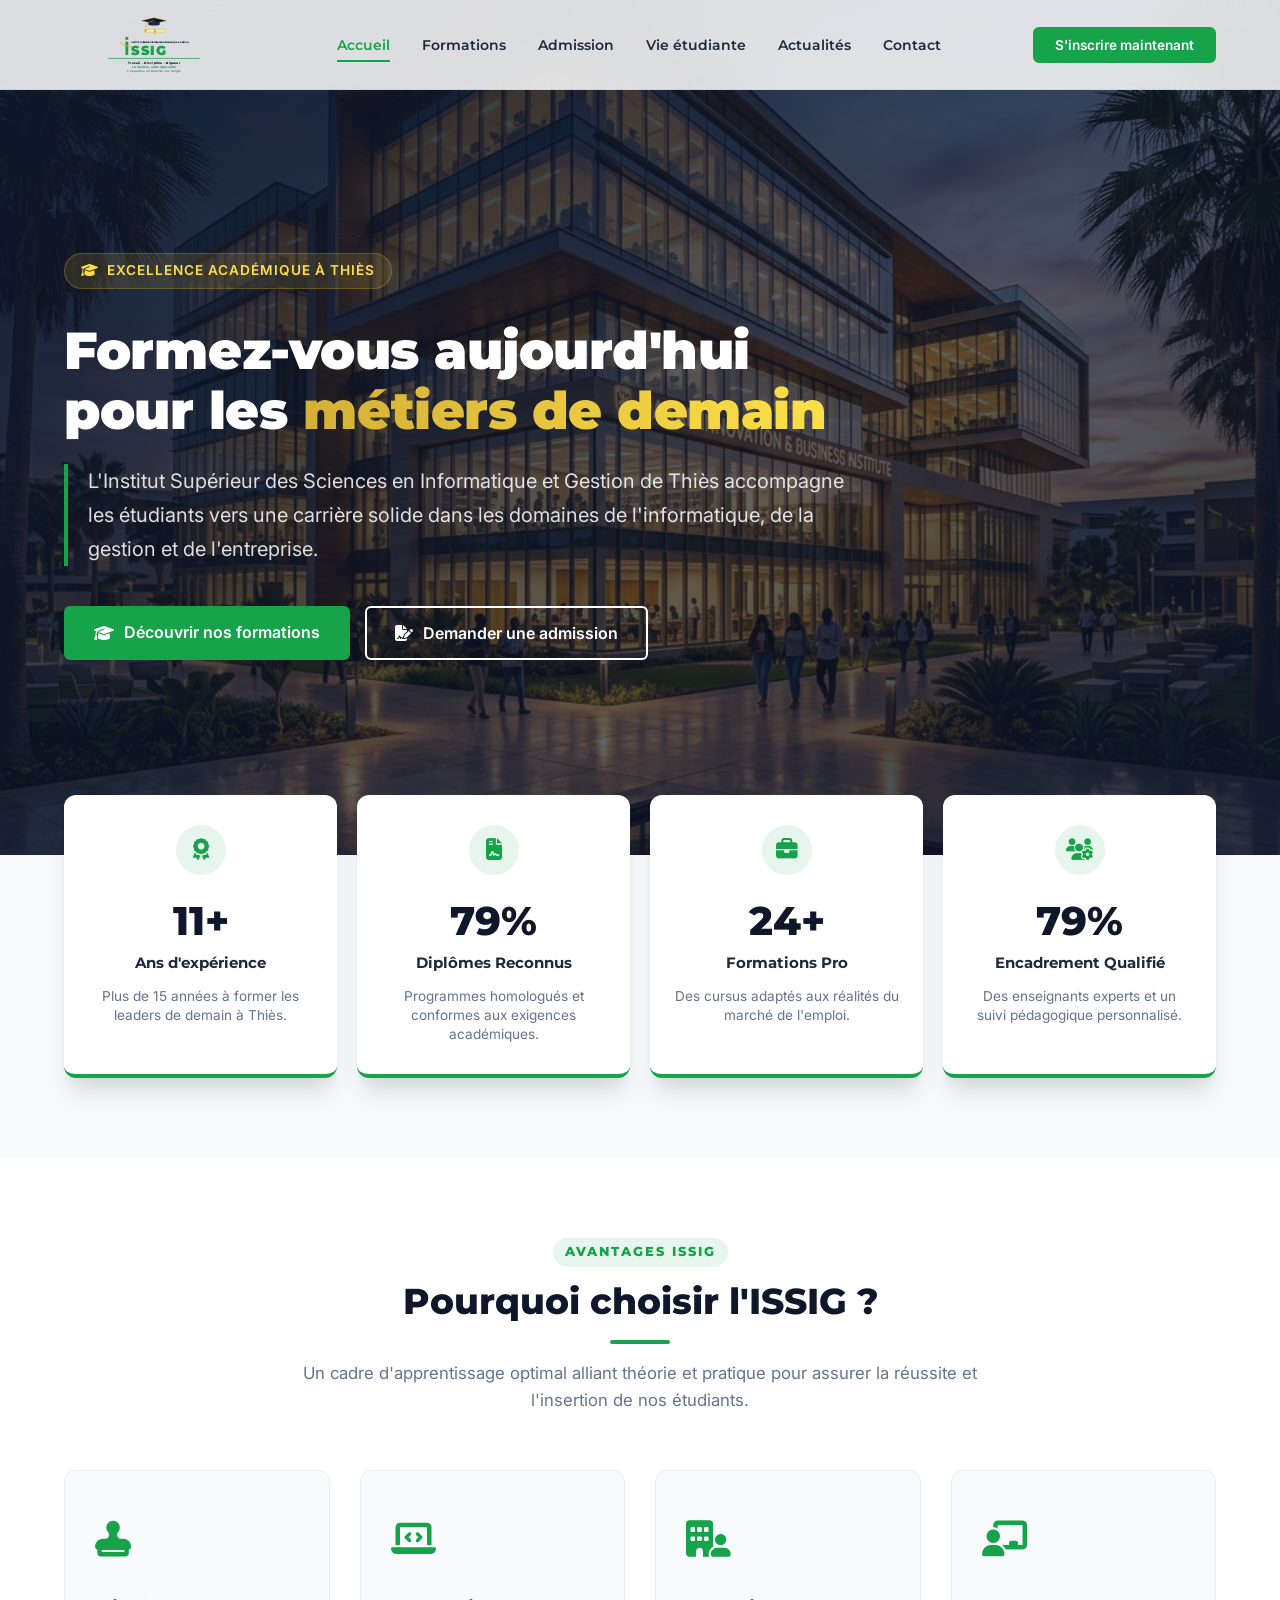
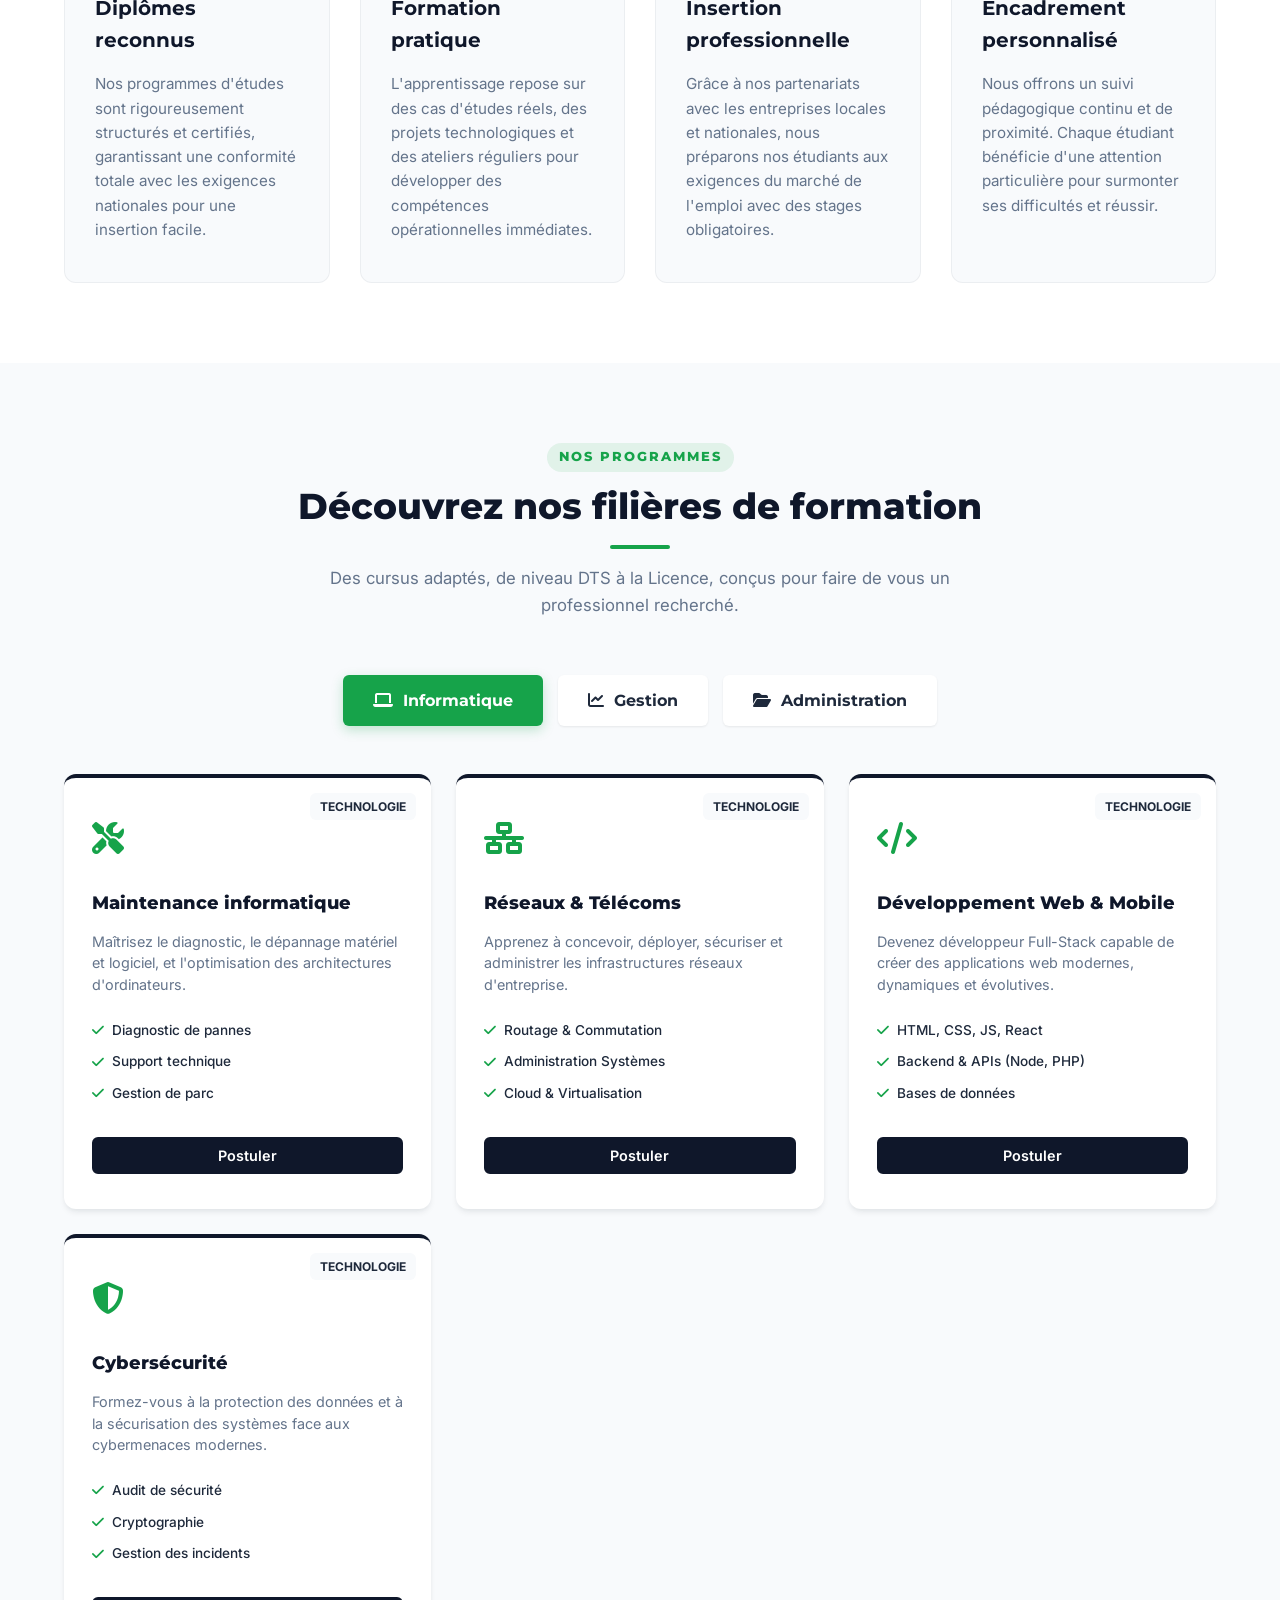
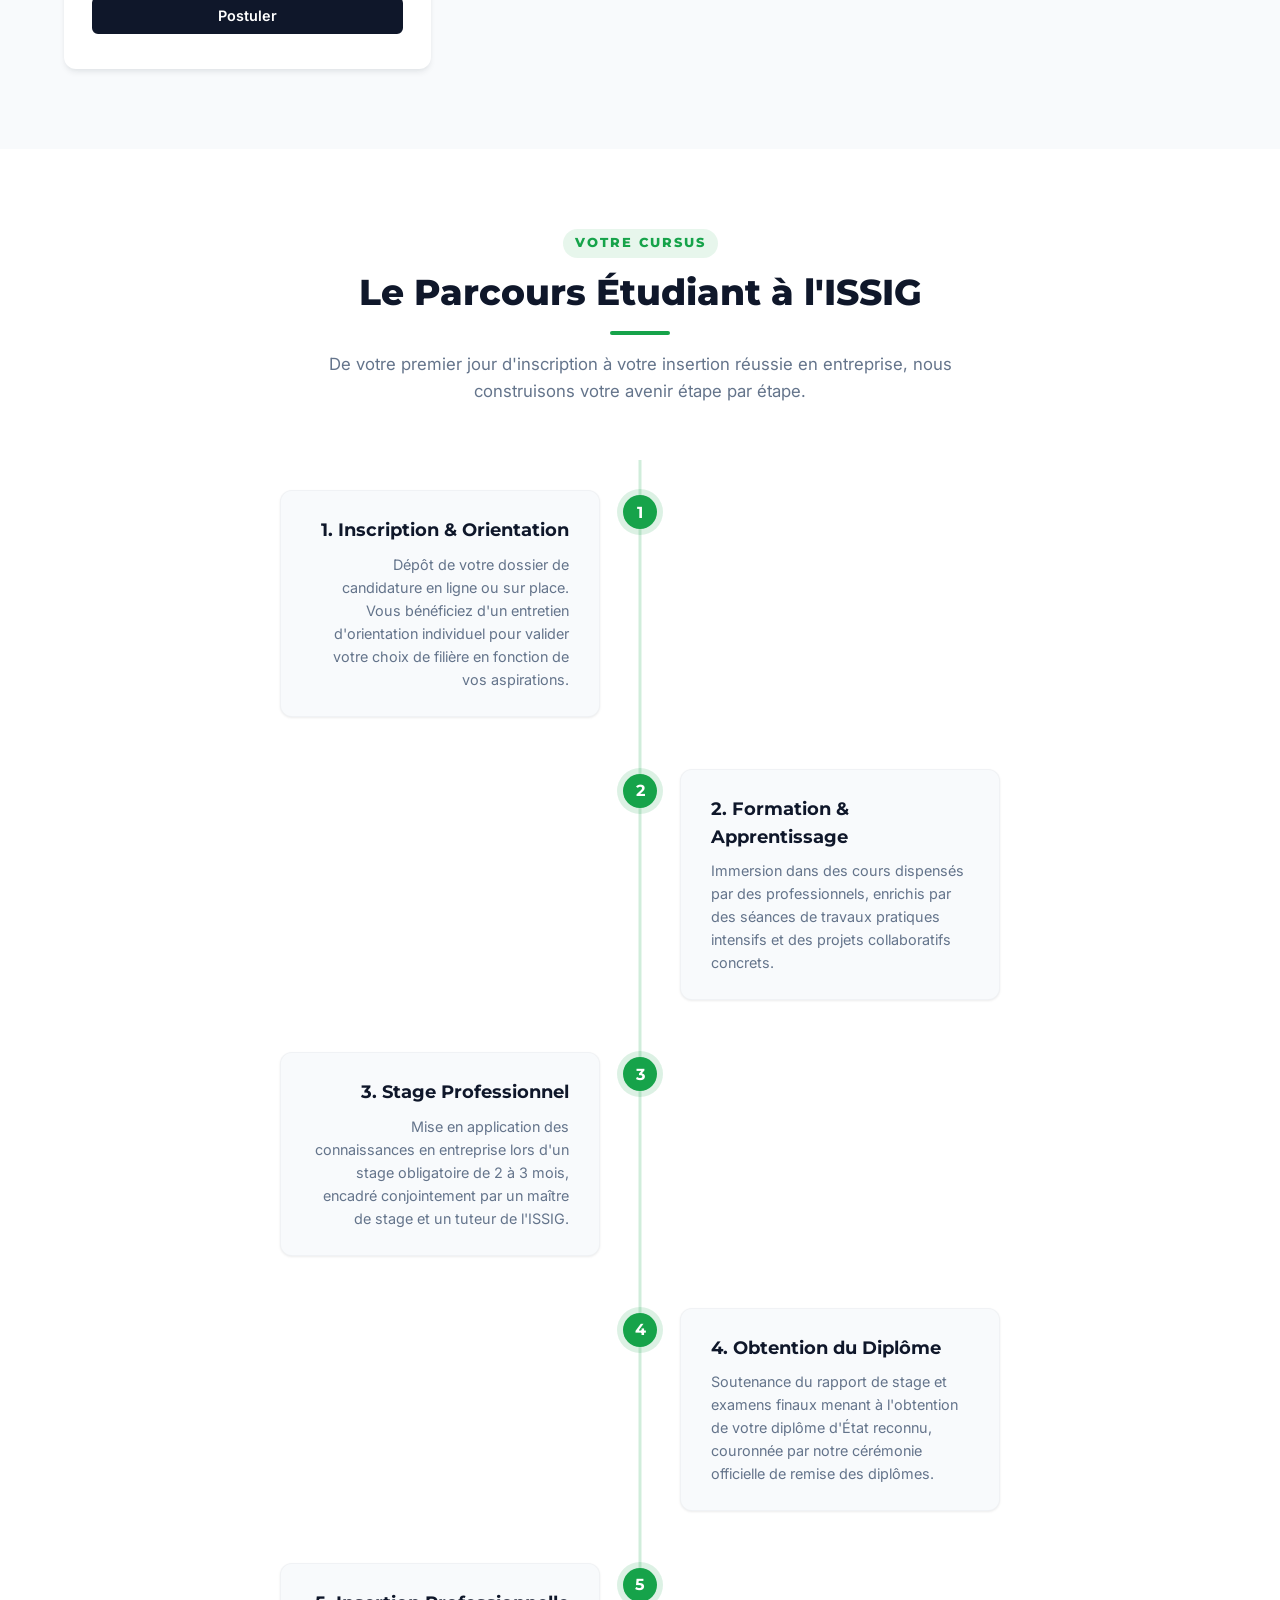
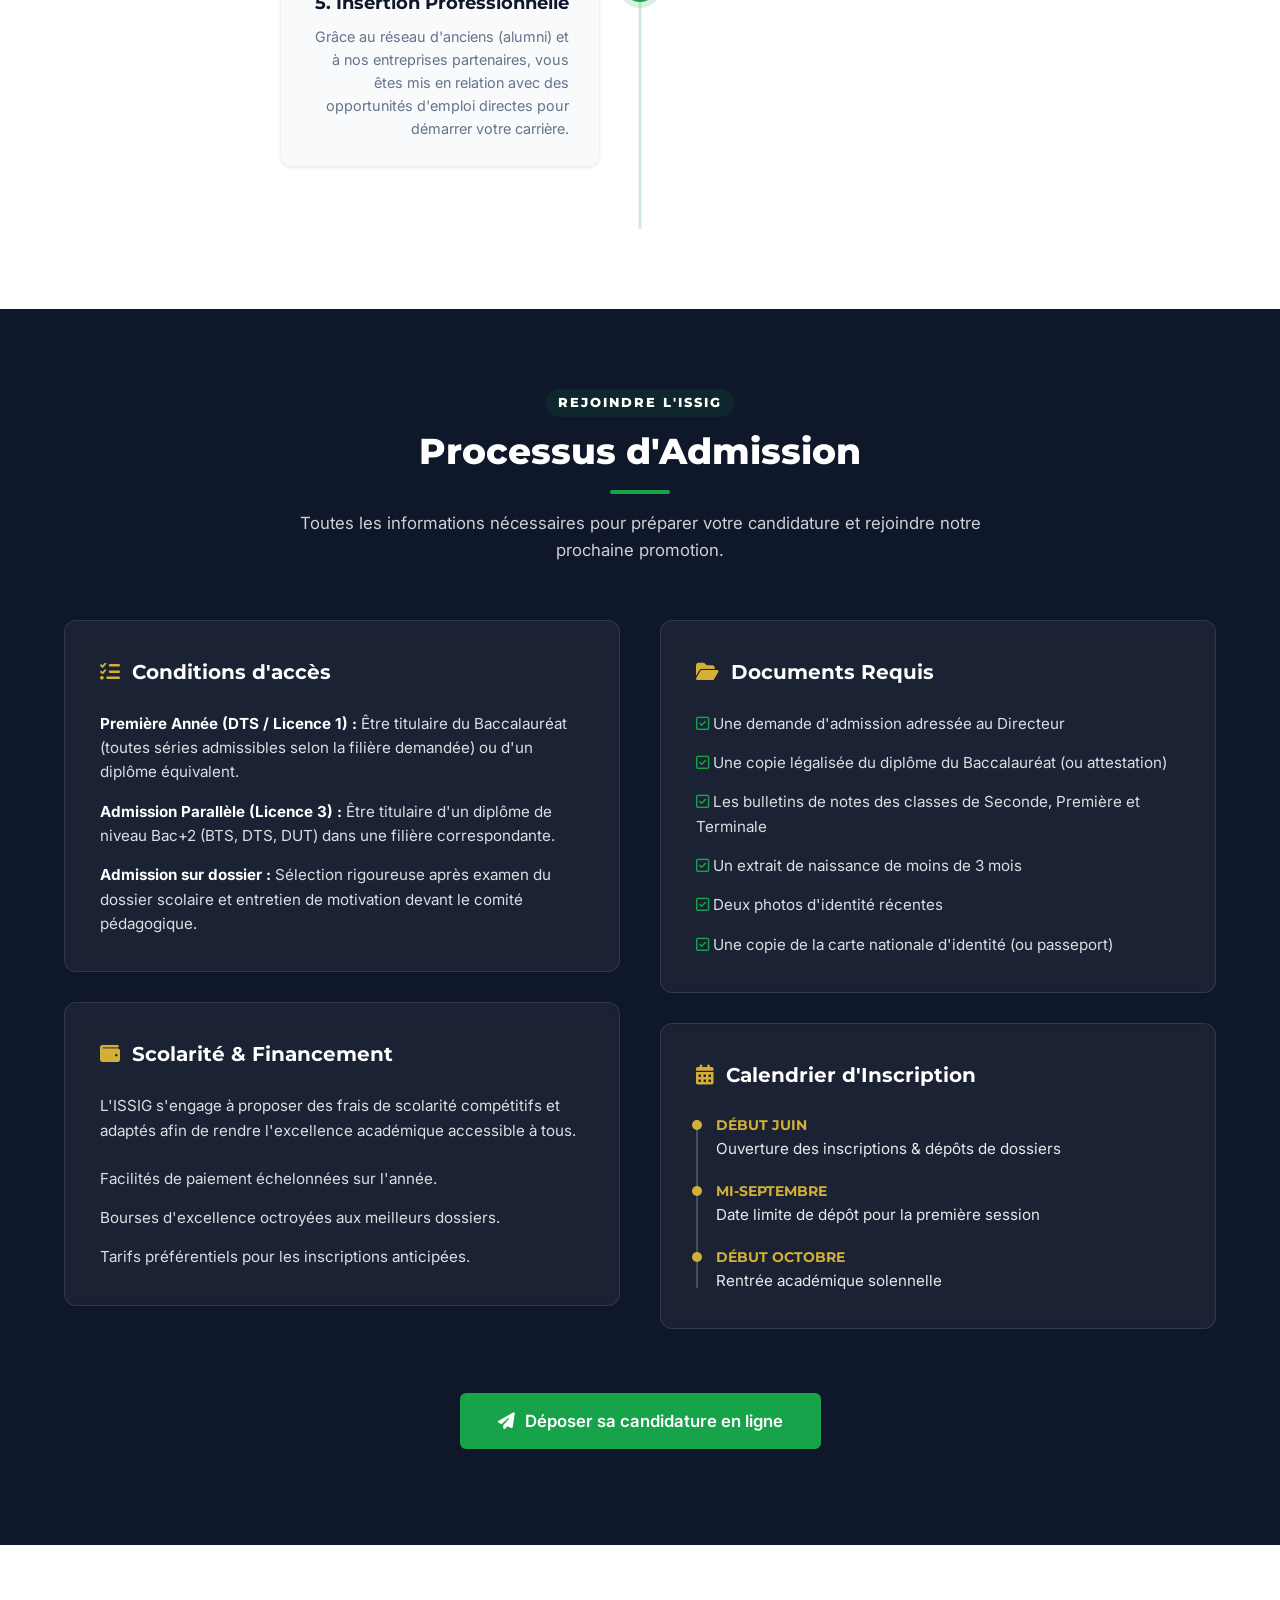
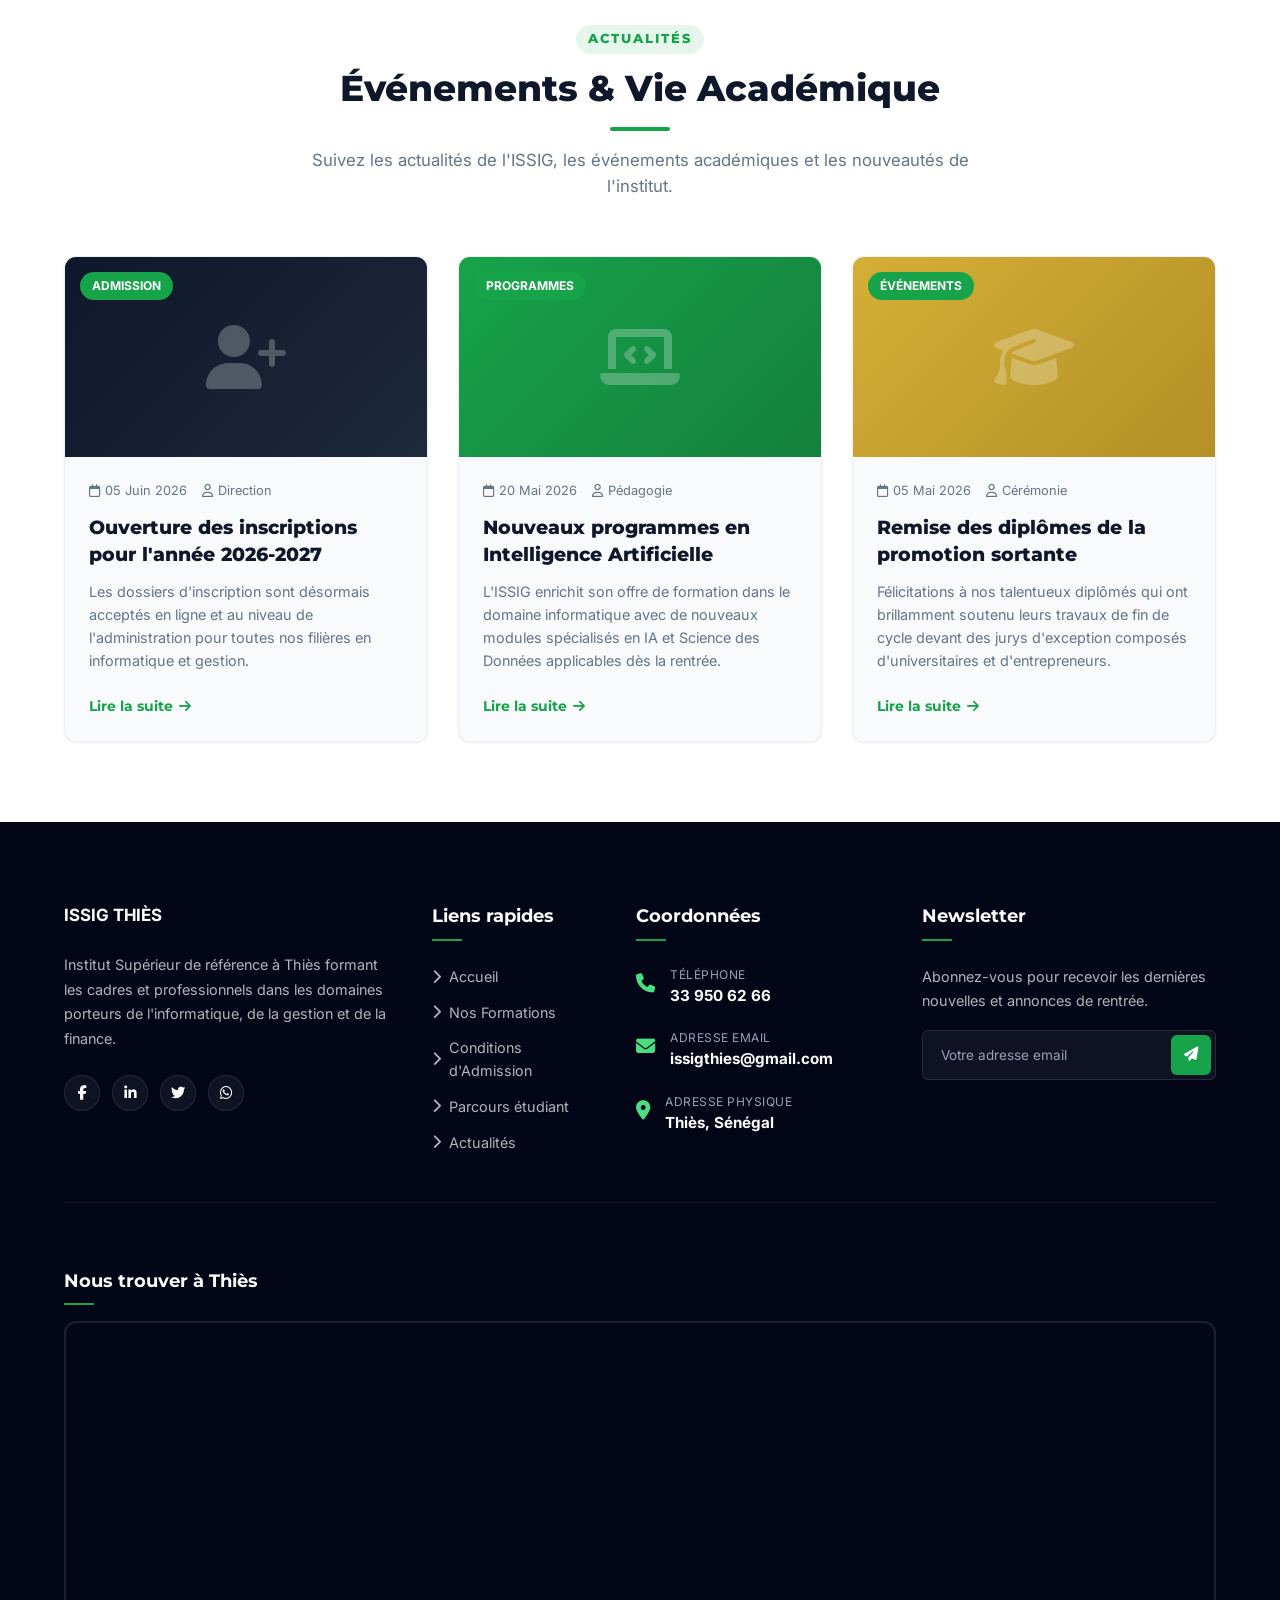
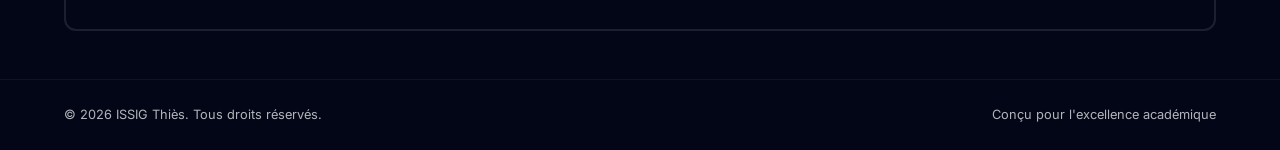
==== index.html @ addd3336 "Version initiale du site ISSIG" ====
<!DOCTYPE html>
<html lang="fr">
<head>
  <meta charset="UTF-8">
  <meta name="viewport" content="width=device-width, initial-scale=1.0">
  <title>ISSIG Thiès - Institut Supérieur des Sciences en Informatique et Gestion</title>
  <meta name="description" content="Rejoignez l'ISSIG de Thiès, l'institut supérieur d'excellence en Informatique, Gestion et Administration au Sénégal. Formations reconnues, stages garantis et insertion professionnelle.">
  <meta name="keywords" content="ISSIG, ISSIG Thiès, école informatique Sénégal, école gestion Sénégal, université Thiès, formation informatique, gestion d'entreprise, comptabilité Sénégal">
  <meta name="author" content="ISSIG">
  
  <!-- Favicon -->
  <link rel="icon" type="image/svg+xml" href="data:image/svg+xml,<svg xmlns=%22http://www.w3.org/2000/svg%22 viewBox=%220 0 100 100%22><text y=%22.9em%22 font-size=%2290%22>🎓</text></svg>">
  
  <!-- Google Fonts -->
  <link rel="preconnect" href="https://fonts.googleapis.com">
  <link rel="preconnect" href="https://fonts.gstatic.com" crossorigin>
  <link href="https://fonts.googleapis.com/css2?family=Inter:wght@300;400;500;600;700&family=Montserrat:wght@400;500;600;700;800;900&display=swap" rel="stylesheet">
  
  <!-- FontAwesome for some standard icons -->
  <link rel="stylesheet" href="https://cdnjs.cloudflare.com/ajax/libs/font-awesome/6.4.0/css/all.min.css">
  
  <!-- Custom CSS -->
  <link rel="stylesheet" href="style.css">
</head>
<body>

  <!-- Header Section -->
  <header id="header" class="site-header">
    <div class="container header-container">
      <!-- Logo Container -->
      <a href="#" class="logo-link" id="logo-anchor" aria-label="Accueil ISSIG">
        <div class="logo-wrapper">
          <svg class="issig-logo-svg" viewBox="0 0 400 210" xmlns="http://www.w3.org/2000/svg">
            <!-- Graduation Cap (Mortier) -->
            <g transform="translate(155, 5)">
              <path d="M 0,15 L 45,5 L 90,15 L 45,25 Z" fill="#0F172A" stroke="#D4AF37" stroke-width="1.2"/>
              <path d="M 25,19 L 25,28 C 25,33 65,33 65,28 L 65,19" fill="#1E293B"/>
              <path d="M 45,15 L 18,22 L 18,34" fill="none" stroke="#D4AF37" stroke-width="1.8" stroke-linecap="round"/>
              <circle cx="18" cy="34" r="2.5" fill="#D4AF37"/>
            </g>
            
            <!-- Scroll (Parchemin) -->
            <g transform="translate(160, 38)">
              <path d="M 10,12 C 5,12 5,22 10,22 L 75,22 C 80,22 80,12 75,12 Z" fill="#FEF08A" stroke="#D4AF37" stroke-width="1.5"/>
              <path d="M 10,12 C 15,12 15,22 10,22" fill="none" stroke="#D4AF37" stroke-width="1.5"/>
              <ellipse cx="10" cy="17" rx="3" ry="5" fill="#EAB308" stroke="#D4AF37" stroke-width="1"/>
              <rect x="40" y="11.5" width="6" height="11" fill="#D4AF37"/>
              <path d="M 43,22.5 L 40,29 L 46,29 Z" fill="#D4AF37"/>
            </g>
            
            <!-- iSSIG Graphic & Text -->
            <g>
              <!-- i dot -->
              <circle cx="105" cy="82" r="5.5" fill="#16A34A" />
              <!-- i body -->
              <rect x="100" y="93" width="10" height="47" rx="2.5" fill="#16A34A" />
              <!-- Gold Arc crossing the "i" -->
              <path d="M 82,96 C 92,106 115,114 145,114" fill="none" stroke="#D4AF37" stroke-width="3" stroke-linecap="round" />
              <!-- School Name -->
              <text x="120" y="97" font-family="'Montserrat', sans-serif" font-size="7.5" font-weight="800" fill="#0F172A" letter-spacing="0.1" textLength="200" lengthAdjust="spacingAndGlyphs">
                INSTITUT SUPÉRIEUR DES SCIENCES INFORMATIQUE & GESTION
              </text>
              <!-- SSIG Large Letters -->
              <text x="120" y="140" font-family="'Montserrat', sans-serif" font-size="44" font-weight="900" fill="#16A34A" letter-spacing="2">
                SSIG
              </text>
            </g>
            
            <!-- Separator Line -->
            <line x1="40" y1="152" x2="360" y2="152" stroke="#16A34A" stroke-width="2.5" />
            
            <!-- Mottos (Devises) -->
            <g transform="translate(200, 155)">
              <text x="0" y="15" font-family="'Montserrat', sans-serif" font-size="10.5" font-weight="800" fill="#0F172A" letter-spacing="0.8" text-anchor="middle">
                Travail - Discipline - Rigueur
              </text>
              <text x="0" y="29" font-family="'Montserrat', sans-serif" font-size="10.5" font-weight="700" fill="#16A34A" text-anchor="middle" font-style="italic">
                La Gestion, notre Spécialité
              </text>
              <text x="0" y="43" font-family="'Montserrat', sans-serif" font-size="10" font-weight="600" fill="#64748B" text-anchor="middle">
                L'expertise au bout de nos doigts
              </text>
            </g>
          </svg>
        </div>
      </a>

      <!-- Navigation Menu -->
      <nav class="main-nav" id="main-nav">
        <ul class="nav-list">
          <li><a href="#" class="nav-link active">Accueil</a></li>
          <li><a href="#formations" class="nav-link">Formations</a></li>
          <li><a href="#admission" class="nav-link">Admission</a></li>
          <li><a href="#parcours" class="nav-link">Vie étudiante</a></li>
          <li><a href="#actualites" class="nav-link">Actualités</a></li>
          <li><a href="#contact" class="nav-link">Contact</a></li>
        </ul>
      </nav>

      <!-- CTA Button & Menu Toggle -->
      <div class="header-actions">
        <button class="btn btn-primary btn-header open-admission-modal" id="header-cta">S'inscrire maintenant</button>
        <button class="menu-toggle" id="menu-toggle" aria-label="Ouvrir le menu">
          <span class="bar"></span>
          <span class="bar"></span>
          <span class="bar"></span>
        </button>
      </div>
    </div>
  </header>

  <!-- Mobile Navigation Overlay -->
  <div class="mobile-nav-overlay" id="mobile-nav-overlay">
    <div class="mobile-menu-container">
      <ul class="mobile-nav-list">
        <li><a href="#" class="mobile-nav-link active">Accueil</a></li>
        <li><a href="#formations" class="mobile-nav-link">Formations</a></li>
        <li><a href="#admission" class="mobile-nav-link">Admission</a></li>
        <li><a href="#parcours" class="mobile-nav-link">Vie étudiante</a></li>
        <li><a href="#actualites" class="mobile-nav-link">Actualités</a></li>
        <li><a href="#contact" class="mobile-nav-link">Contact</a></li>
      </ul>
      <button class="btn btn-primary open-admission-modal" style="width: 100%; margin-top: 2rem;">S'inscrire maintenant</button>
    </div>
  </div>

  <!-- Hero Section -->
  <section id="hero" class="hero-section">
    <div class="hero-bg-overlay"></div>
    <div class="container hero-container">
      <div class="hero-content scroll-reveal">
        <span class="hero-badge"><i class="fa-solid fa-graduation-cap"></i> Excellence Académique à Thiès</span>
        <h1 class="hero-title">Formez-vous aujourd'hui pour les <span>métiers de demain</span></h1>
        <p class="hero-subtitle">
          L'Institut Supérieur des Sciences en Informatique et Gestion de Thiès accompagne les étudiants vers une carrière solide dans les domaines de l'informatique, de la gestion et de l'entreprise.
        </p>
        <div class="hero-actions">
          <a href="#formations" class="btn btn-primary"><i class="fa-solid fa-graduation-cap"></i> Découvrir nos formations</a>
          <button class="btn btn-outline open-admission-modal"><i class="fa-solid fa-file-signature"></i> Demander une admission</button>
        </div>
      </div>
    </div>
  </section>

  <!-- Key Figures Section -->
  <section class="figures-section" id="figures">
    <div class="container">
      <div class="figures-grid">
        <div class="figure-card scroll-reveal">
          <div class="figure-icon"><i class="fa-solid fa-award"></i></div>
          <div class="figure-number" data-target="15">0</div>
          <div class="figure-label">Ans d'expérience</div>
          <p class="figure-desc">Plus de 15 années à former les leaders de demain à Thiès.</p>
        </div>
        <div class="figure-card scroll-reveal" style="animation-delay: 0.1s;">
          <div class="figure-icon"><i class="fa-solid fa-file-contract"></i></div>
          <div class="figure-number" data-target="100">0</div>
          <div class="figure-label">Diplômes Reconnus</div>
          <p class="figure-desc">Programmes homologués et conformes aux exigences académiques.</p>
        </div>
        <div class="figure-card scroll-reveal" style="animation-delay: 0.2s;">
          <div class="figure-icon"><i class="fa-solid fa-briefcase"></i></div>
          <div class="figure-number" data-target="30">0</div>
          <div class="figure-label">Formations Pro</div>
          <p class="figure-desc">Des cursus adaptés aux réalités du marché de l'emploi.</p>
        </div>
        <div class="figure-card scroll-reveal" style="animation-delay: 0.3s;">
          <div class="figure-icon"><i class="fa-solid fa-users-gear"></i></div>
          <div class="figure-number" data-target="100">0</div>
          <div class="figure-label">Encadrement Qualifié</div>
          <p class="figure-desc">Des enseignants experts et un suivi pédagogique personnalisé.</p>
        </div>
      </div>
    </div>
  </section>

  <!-- Why Choose ISSIG Section -->
  <section class="why-section" id="why-choose-us">
    <div class="container">
      <div class="section-header scroll-reveal">
        <span class="section-tag">Avantages ISSIG</span>
        <h2 class="section-title">Pourquoi choisir l'ISSIG ?</h2>
        <div class="section-line"></div>
        <p class="section-subtitle">
          Un cadre d'apprentissage optimal alliant théorie et pratique pour assurer la réussite et l'insertion de nos étudiants.
        </p>
      </div>

      <div class="why-grid">
        <!-- Benefit 1 -->
        <div class="why-card scroll-reveal">
          <div class="why-card-icon"><i class="fa-solid fa-stamp"></i></div>
          <h3 class="why-card-title">Diplômes reconnus</h3>
          <p class="why-card-text">
            Nos programmes d'études sont rigoureusement structurés et certifiés, garantissant une conformité totale avec les exigences nationales pour une insertion facile.
          </p>
          <span class="why-card-gold-corner"></span>
        </div>
        
        <!-- Benefit 2 -->
        <div class="why-card scroll-reveal" style="animation-delay: 0.1s;">
          <div class="why-card-icon"><i class="fa-solid fa-laptop-code"></i></div>
          <h3 class="why-card-title">Formation pratique</h3>
          <p class="why-card-text">
            L'apprentissage repose sur des cas d'études réels, des projets technologiques et des ateliers réguliers pour développer des compétences opérationnelles immédiates.
          </p>
          <span class="why-card-gold-corner"></span>
        </div>

        <!-- Benefit 3 -->
        <div class="why-card scroll-reveal" style="animation-delay: 0.2s;">
          <div class="why-card-icon"><i class="fa-solid fa-building-user"></i></div>
          <h3 class="why-card-title">Insertion professionnelle</h3>
          <p class="why-card-text">
            Grâce à nos partenariats avec les entreprises locales et nationales, nous préparons nos étudiants aux exigences du marché de l'emploi avec des stages obligatoires.
          </p>
          <span class="why-card-gold-corner"></span>
        </div>

        <!-- Benefit 4 -->
        <div class="why-card scroll-reveal" style="animation-delay: 0.3s;">
          <div class="why-card-icon"><i class="fa-solid fa-chalkboard-user"></i></div>
          <h3 class="why-card-title">Encadrement personnalisé</h3>
          <p class="why-card-text">
            Nous offrons un suivi pédagogique continu et de proximité. Chaque étudiant bénéficie d'une attention particulière pour surmonter ses difficultés et réussir.
          </p>
          <span class="why-card-gold-corner"></span>
        </div>
      </div>
    </div>
  </section>

  <!-- Formations Section -->
  <section class="formations-section" id="formations">
    <div class="container">
      <div class="section-header scroll-reveal">
        <span class="section-tag">Nos Programmes</span>
        <h2 class="section-title">Découvrez nos filières de formation</h2>
        <div class="section-line"></div>
        <p class="section-subtitle">
          Des cursus adaptés, de niveau DTS à la Licence, conçus pour faire de vous un professionnel recherché.
        </p>
      </div>

      <!-- Tab Buttons -->
      <div class="tab-container scroll-reveal">
        <button class="tab-btn active" data-tab="informatique"><i class="fa-solid fa-laptop"></i> Informatique</button>
        <button class="tab-btn" data-tab="gestion"><i class="fa-solid fa-chart-line"></i> Gestion</button>
        <button class="tab-btn" data-tab="administration"><i class="fa-solid fa-folder-open"></i> Administration</button>
      </div>

      <!-- Tab Content Area -->
      <div class="tab-content-wrapper scroll-reveal">
        
        <!-- INFORMATIQUE TAB -->
        <div class="tab-content active" id="tab-informatique">
          <div class="programs-grid">
            <div class="program-card">
              <div class="program-badge">Technologie</div>
              <div class="program-icon"><i class="fa-solid fa-screwdriver-wrench"></i></div>
              <h4 class="program-title">Maintenance informatique</h4>
              <p class="program-text">Maîtrisez le diagnostic, le dépannage matériel et logiciel, et l'optimisation des architectures d'ordinateurs.</p>
              <ul class="program-details">
                <li><i class="fa-solid fa-check text-green"></i> Diagnostic de pannes</li>
                <li><i class="fa-solid fa-check text-green"></i> Support technique</li>
                <li><i class="fa-solid fa-check text-green"></i> Gestion de parc</li>
              </ul>
              <button class="btn btn-card open-admission-modal">Postuler</button>
            </div>
            
            <div class="program-card">
              <div class="program-badge">Technologie</div>
              <div class="program-icon"><i class="fa-solid fa-network-wired"></i></div>
              <h4 class="program-title">Réseaux & Télécoms</h4>
              <p class="program-text">Apprenez à concevoir, déployer, sécuriser et administrer les infrastructures réseaux d'entreprise.</p>
              <ul class="program-details">
                <li><i class="fa-solid fa-check text-green"></i> Routage & Commutation</li>
                <li><i class="fa-solid fa-check text-green"></i> Administration Systèmes</li>
                <li><i class="fa-solid fa-check text-green"></i> Cloud & Virtualisation</li>
              </ul>
              <button class="btn btn-card open-admission-modal">Postuler</button>
            </div>

            <div class="program-card">
              <div class="program-badge">Technologie</div>
              <div class="program-icon"><i class="fa-solid fa-code"></i></div>
              <h4 class="program-title">Développement Web & Mobile</h4>
              <p class="program-text">Devenez développeur Full-Stack capable de créer des applications web modernes, dynamiques et évolutives.</p>
              <ul class="program-details">
                <li><i class="fa-solid fa-check text-green"></i> HTML, CSS, JS, React</li>
                <li><i class="fa-solid fa-check text-green"></i> Backend & APIs (Node, PHP)</li>
                <li><i class="fa-solid fa-check text-green"></i> Bases de données</li>
              </ul>
              <button class="btn btn-card open-admission-modal">Postuler</button>
            </div>

            <div class="program-card">
              <div class="program-badge">Technologie</div>
              <div class="program-icon"><i class="fa-solid fa-shield-halved"></i></div>
              <h4 class="program-title">Cybersécurité</h4>
              <p class="program-text">Formez-vous à la protection des données et à la sécurisation des systèmes face aux cybermenaces modernes.</p>
              <ul class="program-details">
                <li><i class="fa-solid fa-check text-green"></i> Audit de sécurité</li>
                <li><i class="fa-solid fa-check text-green"></i> Cryptographie</li>
                <li><i class="fa-solid fa-check text-green"></i> Gestion des incidents</li>
              </ul>
              <button class="btn btn-card open-admission-modal">Postuler</button>
            </div>
          </div>
        </div>

        <!-- GESTION TAB -->
        <div class="tab-content" id="tab-gestion">
          <div class="programs-grid">
            <div class="program-card">
              <div class="program-badge">Business</div>
              <div class="program-icon"><i class="fa-solid fa-briefcase"></i></div>
              <h4 class="program-title">Gestion d'entreprise</h4>
              <p class="program-text">Développez des compétences polyvalentes pour diriger des équipes, piloter des projets et optimiser l'organisation.</p>
              <ul class="program-details">
                <li><i class="fa-solid fa-check text-green"></i> Stratégie managériale</li>
                <li><i class="fa-solid fa-check text-green"></i> Entreprenariat</li>
                <li><i class="fa-solid fa-check text-green"></i> Gestion de projet</li>
              </ul>
              <button class="btn btn-card open-admission-modal">Postuler</button>
            </div>

            <div class="program-card">
              <div class="program-badge">Business</div>
              <div class="program-icon"><i class="fa-solid fa-calculator"></i></div>
              <h4 class="program-title">Comptabilité</h4>
              <p class="program-text">Maîtrisez les normes comptables, la gestion fiscale et la préparation des états financiers de l'entreprise.</p>
              <ul class="program-details">
                <li><i class="fa-solid fa-check text-green"></i> Saisie & Bilan comptable</li>
                <li><i class="fa-solid fa-check text-green"></i> Comptabilité analytique</li>
                <li><i class="fa-solid fa-check text-green"></i> Fiscalité sénégalaise</li>
              </ul>
              <button class="btn btn-card open-admission-modal">Postuler</button>
            </div>

            <div class="program-card">
              <div class="program-badge">Business</div>
              <div class="program-icon"><i class="fa-solid fa-coins"></i></div>
              <h4 class="program-title">Finance d'entreprise</h4>
              <p class="program-text">Apprenez à analyser la santé financière d'une organisation, à structurer des investissements et gérer la trésorerie.</p>
              <ul class="program-details">
                <li><i class="fa-solid fa-check text-green"></i> Analyse financière</li>
                <li><i class="fa-solid fa-check text-green"></i> Gestion de trésorerie</li>
                <li><i class="fa-solid fa-check text-green"></i> Choix d'investissement</li>
              </ul>
              <button class="btn btn-card open-admission-modal">Postuler</button>
            </div>

            <div class="program-card">
              <div class="program-badge">Business</div>
              <div class="program-icon"><i class="fa-solid fa-bullhorn"></i></div>
              <h4 class="program-title">Marketing & Vente</h4>
              <p class="program-text">Maîtrisez les techniques de vente, l'analyse comportementale de marché et les leviers du marketing digital.</p>
              <ul class="program-details">
                <li><i class="fa-solid fa-check text-green"></i> Stratégie marketing</li>
                <li><i class="fa-solid fa-check text-green"></i> Marketing Digital</li>
                <li><i class="fa-solid fa-check text-green"></i> Techniques de négociation</li>
              </ul>
              <button class="btn btn-card open-admission-modal">Postuler</button>
            </div>
          </div>
        </div>

        <!-- ADMINISTRATION TAB -->
        <div class="tab-content" id="tab-administration">
          <div class="programs-grid" style="grid-template-columns: repeat(auto-fit, minmax(280px, 1fr)); max-width: 900px; margin: 0 auto;">
            <div class="program-card">
              <div class="program-badge">Administration</div>
              <div class="program-icon"><i class="fa-solid fa-users"></i></div>
              <h4 class="program-title">Gestion administrative</h4>
              <p class="program-text">Devenez le pivot d'une organisation en gérant l'administration générale, les RH et la communication interne.</p>
              <ul class="program-details">
                <li><i class="fa-solid fa-check text-green"></i> Secrétariat de direction</li>
                <li><i class="fa-solid fa-check text-green"></i> Gestion du personnel</li>
                <li><i class="fa-solid fa-check text-green"></i> Rédaction administrative</li>
              </ul>
              <button class="btn btn-card open-admission-modal">Postuler</button>
            </div>

            <div class="program-card">
              <div class="program-badge">Administration</div>
              <div class="program-icon"><i class="fa-solid fa-landmark"></i></div>
              <h4 class="program-title">Banque & Finance</h4>
              <p class="program-text">Spécialisez-vous dans les opérations bancaires, la gestion de portefeuille et le conseil financier client.</p>
              <ul class="program-details">
                <li><i class="fa-solid fa-check text-green"></i> Opérations de guichet</li>
                <li><i class="fa-solid fa-check text-green"></i> Analyse des crédits</li>
                <li><i class="fa-solid fa-check text-green"></i> Épargne & Produits bancaires</li>
              </ul>
              <button class="btn btn-card open-admission-modal">Postuler</button>
            </div>
          </div>
        </div>

      </div>
    </div>
  </section>

  <!-- Parcours Étudiant (Timeline) Section -->
  <section class="timeline-section" id="parcours">
    <div class="container">
      <div class="section-header scroll-reveal">
        <span class="section-tag">Votre Cursus</span>
        <h2 class="section-title">Le Parcours Étudiant à l'ISSIG</h2>
        <div class="section-line"></div>
        <p class="section-subtitle">
          De votre premier jour d'inscription à votre insertion réussie en entreprise, nous construisons votre avenir étape par étape.
        </p>
      </div>

      <div class="timeline">
        <!-- Step 1 -->
        <div class="timeline-item scroll-reveal">
          <div class="timeline-dot">1</div>
          <div class="timeline-content">
            <h3 class="timeline-title">1. Inscription & Orientation</h3>
            <p class="timeline-text">
              Dépôt de votre dossier de candidature en ligne ou sur place. Vous bénéficiez d'un entretien d'orientation individuel pour valider votre choix de filière en fonction de vos aspirations.
            </p>
          </div>
        </div>

        <!-- Step 2 -->
        <div class="timeline-item scroll-reveal">
          <div class="timeline-dot">2</div>
          <div class="timeline-content">
            <h3 class="timeline-title">2. Formation & Apprentissage</h3>
            <p class="timeline-text">
              Immersion dans des cours dispensés par des professionnels, enrichis par des séances de travaux pratiques intensifs et des projets collaboratifs concrets.
            </p>
          </div>
        </div>

        <!-- Step 3 -->
        <div class="timeline-item scroll-reveal">
          <div class="timeline-dot">3</div>
          <div class="timeline-content">
            <h3 class="timeline-title">3. Stage Professionnel</h3>
            <p class="timeline-text">
              Mise en application des connaissances en entreprise lors d'un stage obligatoire de 2 à 3 mois, encadré conjointement par un maître de stage et un tuteur de l'ISSIG.
            </p>
          </div>
        </div>

        <!-- Step 4 -->
        <div class="timeline-item scroll-reveal">
          <div class="timeline-dot">4</div>
          <div class="timeline-content">
            <h3 class="timeline-title">4. Obtention du Diplôme</h3>
            <p class="timeline-text">
              Soutenance du rapport de stage et examens finaux menant à l'obtention de votre diplôme d'État reconnu, couronnée par notre cérémonie officielle de remise des diplômes.
            </p>
          </div>
        </div>

        <!-- Step 5 -->
        <div class="timeline-item scroll-reveal">
          <div class="timeline-dot">5</div>
          <div class="timeline-content">
            <h3 class="timeline-title">5. Insertion Professionnelle</h3>
            <p class="timeline-text">
              Grâce au réseau d'anciens (alumni) et à nos entreprises partenaires, vous êtes mis en relation avec des opportunités d'emploi directes pour démarrer votre carrière.
            </p>
          </div>
        </div>
      </div>
    </div>
  </section>

  <!-- Admission Section -->
  <section class="admission-section" id="admission">
    <div class="container">
      <div class="section-header scroll-reveal">
        <span class="section-tag text-white">Rejoindre l'ISSIG</span>
        <h2 class="section-title text-white">Processus d'Admission</h2>
        <div class="section-line bg-gold"></div>
        <p class="section-subtitle text-white-opacity">
          Toutes les informations nécessaires pour préparer votre candidature et rejoindre notre prochaine promotion.
        </p>
      </div>

      <div class="admission-grid">
        <!-- Left: Conditions & Tuition -->
        <div class="admission-col scroll-reveal">
          <div class="admission-card">
            <h3 class="admission-card-title"><i class="fa-solid fa-list-check text-green"></i> Conditions d'accès</h3>
            <ul class="admission-list">
              <li><strong>Première Année (DTS / Licence 1) :</strong> Être titulaire du Baccalauréat (toutes séries admissibles selon la filière demandée) ou d'un diplôme équivalent.</li>
              <li><strong>Admission Parallèle (Licence 3) :</strong> Être titulaire d'un diplôme de niveau Bac+2 (BTS, DTS, DUT) dans une filière correspondante.</li>
              <li><strong>Admission sur dossier :</strong> Sélection rigoureuse après examen du dossier scolaire et entretien de motivation devant le comité pédagogique.</li>
            </ul>
          </div>

          <div class="admission-card">
            <h3 class="admission-card-title"><i class="fa-solid fa-wallet text-green"></i> Scolarité & Financement</h3>
            <p class="admission-text">
              L'ISSIG s'engage à proposer des frais de scolarité compétitifs et adaptés afin de rendre l'excellence académique accessible à tous.
            </p>
            <ul class="admission-list">
              <li>Facilités de paiement échelonnées sur l'année.</li>
              <li>Bourses d'excellence octroyées aux meilleurs dossiers.</li>
              <li>Tarifs préférentiels pour les inscriptions anticipées.</li>
            </ul>
          </div>
        </div>

        <!-- Right: Required Docs & Calendar -->
        <div class="admission-col scroll-reveal" style="animation-delay: 0.15s;">
          <div class="admission-card">
            <h3 class="admission-card-title"><i class="fa-solid fa-folder-open text-green"></i> Documents Requis</h3>
            <ul class="admission-list">
              <li><i class="fa-regular fa-square-check text-green"></i> Une demande d'admission adressée au Directeur</li>
              <li><i class="fa-regular fa-square-check text-green"></i> Une copie légalisée du diplôme du Baccalauréat (ou attestation)</li>
              <li><i class="fa-regular fa-square-check text-green"></i> Les bulletins de notes des classes de Seconde, Première et Terminale</li>
              <li><i class="fa-regular fa-square-check text-green"></i> Un extrait de naissance de moins de 3 mois</li>
              <li><i class="fa-regular fa-square-check text-green"></i> Deux photos d'identité récentes</li>
              <li><i class="fa-regular fa-square-check text-green"></i> Une copie de la carte nationale d'identité (ou passeport)</li>
            </ul>
          </div>

          <div class="admission-card">
            <h3 class="admission-card-title"><i class="fa-solid fa-calendar-days text-green"></i> Calendrier d'Inscription</h3>
            <ul class="admission-timeline">
              <li>
                <span class="timeline-date">Début Juin</span>
                <span class="timeline-event">Ouverture des inscriptions & dépôts de dossiers</span>
              </li>
              <li>
                <span class="timeline-date">Mi-Septembre</span>
                <span class="timeline-event">Date limite de dépôt pour la première session</span>
              </li>
              <li>
                <span class="timeline-date">Début Octobre</span>
                <span class="timeline-event">Rentrée académique solennelle</span>
              </li>
            </ul>
          </div>
        </div>
      </div>

      <div class="admission-footer scroll-reveal">
        <button class="btn btn-primary btn-large open-admission-modal"><i class="fa-solid fa-paper-plane"></i> Déposer sa candidature en ligne</button>
      </div>
    </div>
  </section>

  <!-- News Section (Blog) -->
  <section class="blog-section" id="actualites">
    <div class="container">
      <div class="section-header scroll-reveal">
        <span class="section-tag">Actualités</span>
        <h2 class="section-title">Événements & Vie Académique</h2>
        <div class="section-line"></div>
        <p class="section-subtitle">
          Suivez les actualités de l'ISSIG, les événements académiques et les nouveautés de l'institut.
        </p>
      </div>

      <div class="blog-grid">
        <!-- Post 1 -->
        <article class="blog-card scroll-reveal">
          <div class="blog-image-wrapper">
            <span class="blog-category-badge">Admission</span>
            <div class="blog-placeholder-img" style="background: linear-gradient(135deg, #0F172A 0%, #1E293B 100%);">
              <i class="fa-solid fa-user-plus"></i>
            </div>
          </div>
          <div class="blog-content">
            <div class="blog-meta">
              <span><i class="fa-regular fa-calendar"></i> 05 Juin 2026</span>
              <span><i class="fa-regular fa-user"></i> Direction</span>
            </div>
            <h3 class="blog-title"><a href="#admission">Ouverture des inscriptions pour l'année 2026-2027</a></h3>
            <p class="blog-excerpt">
              Les dossiers d'inscription sont désormais acceptés en ligne et au niveau de l'administration pour toutes nos filières en informatique et gestion.
            </p>
            <a href="#admission" class="blog-more-link">Lire la suite <i class="fa-solid fa-arrow-right"></i></a>
          </div>
        </article>

        <!-- Post 2 -->
        <article class="blog-card scroll-reveal" style="animation-delay: 0.1s;">
          <div class="blog-image-wrapper">
            <span class="blog-category-badge">Programmes</span>
            <div class="blog-placeholder-img" style="background: linear-gradient(135deg, #16A34A 0%, #15803D 100%);">
              <i class="fa-solid fa-laptop-code"></i>
            </div>
          </div>
          <div class="blog-content">
            <div class="blog-meta">
              <span><i class="fa-regular fa-calendar"></i> 20 Mai 2026</span>
              <span><i class="fa-regular fa-user"></i> Pédagogie</span>
            </div>
            <h3 class="blog-title"><a href="#formations">Nouveaux programmes en Intelligence Artificielle</a></h3>
            <p class="blog-excerpt">
              L'ISSIG enrichit son offre de formation dans le domaine informatique avec de nouveaux modules spécialisés en IA et Science des Données applicables dès la rentrée.
            </p>
            <a href="#formations" class="blog-more-link">Lire la suite <i class="fa-solid fa-arrow-right"></i></a>
          </div>
        </article>

        <!-- Post 3 -->
        <article class="blog-card scroll-reveal" style="animation-delay: 0.2s;">
          <div class="blog-image-wrapper">
            <span class="blog-category-badge">Événements</span>
            <div class="blog-placeholder-img" style="background: linear-gradient(135deg, #D4AF37 0%, #B49026 100%);">
              <i class="fa-solid fa-graduation-cap"></i>
            </div>
          </div>
          <div class="blog-content">
            <div class="blog-meta">
              <span><i class="fa-regular fa-calendar"></i> 05 Mai 2026</span>
              <span><i class="fa-regular fa-user"></i> Cérémonie</span>
            </div>
            <h3 class="blog-title"><a href="#">Remise des diplômes de la promotion sortante</a></h3>
            <p class="blog-excerpt">
              Félicitations à nos talentueux diplômés qui ont brillamment soutenu leurs travaux de fin de cycle devant des jurys d'exception composés d'universitaires et d'entrepreneurs.
            </p>
            <a href="#" class="blog-more-link">Lire la suite <i class="fa-solid fa-arrow-right"></i></a>
          </div>
        </article>
      </div>
    </div>
  </section>

  <!-- Footer Section -->
  <footer class="site-footer" id="contact">
    <div class="container footer-top">
      <div class="footer-grid">
        <!-- Col 1: About -->
        <div class="footer-col scroll-reveal">
          <div class="footer-logo-wrapper">
            <!-- Simplified Logo for footer -->
            <h3 class="footer-title text-white">ISSIG THIÈS</h3>
          </div>
          <p class="footer-about">
            Institut Supérieur de référence à Thiès formant les cadres et professionnels dans les domaines porteurs de l'informatique, de la gestion et de la finance.
          </p>
          <div class="social-links">
            <a href="#" aria-label="Facebook"><i class="fa-brands fa-facebook-f"></i></a>
            <a href="#" aria-label="LinkedIn"><i class="fa-brands fa-linkedin-in"></i></a>
            <a href="#" aria-label="Twitter"><i class="fa-brands fa-twitter"></i></a>
            <a href="#" aria-label="WhatsApp"><i class="fa-brands fa-whatsapp"></i></a>
          </div>
        </div>

        <!-- Col 2: Navigation -->
        <div class="footer-col scroll-reveal" style="animation-delay: 0.1s;">
          <h4 class="footer-col-title">Liens rapides</h4>
          <ul class="footer-links">
            <li><a href="#"><i class="fa-solid fa-chevron-right"></i> Accueil</a></li>
            <li><a href="#formations"><i class="fa-solid fa-chevron-right"></i> Nos Formations</a></li>
            <li><a href="#admission"><i class="fa-solid fa-chevron-right"></i> Conditions d'Admission</a></li>
            <li><a href="#parcours"><i class="fa-solid fa-chevron-right"></i> Parcours étudiant</a></li>
            <li><a href="#actualites"><i class="fa-solid fa-chevron-right"></i> Actualités</a></li>
          </ul>
        </div>

        <!-- Col 3: Contact Info -->
        <div class="footer-col scroll-reveal" style="animation-delay: 0.2s;">
          <h4 class="footer-col-title">Coordonnées</h4>
          <ul class="footer-contact-list">
            <li>
              <div class="contact-icon"><i class="fa-solid fa-phone"></i></div>
              <div class="contact-text">
                <span>Téléphone</span>
                <strong><a href="tel:339506266">33 950 62 66</a></strong>
              </div>
            </li>
            <li>
              <div class="contact-icon"><i class="fa-solid fa-envelope"></i></div>
              <div class="contact-text">
                <span>Adresse email</span>
                <strong><a href="mailto:issigthies@gmail.com">issigthies@gmail.com</a></strong>
              </div>
            </li>
            <li>
              <div class="contact-icon"><i class="fa-solid fa-location-dot"></i></div>
              <div class="contact-text">
                <span>Adresse physique</span>
                <strong>Thiès, Sénégal</strong>
              </div>
            </li>
          </ul>
        </div>

        <!-- Col 4: Newsletter -->
        <div class="footer-col scroll-reveal" style="animation-delay: 0.3s;">
          <h4 class="footer-col-title">Newsletter</h4>
          <p class="footer-about" style="margin-bottom: 1rem;">Abonnez-vous pour recevoir les dernières nouvelles et annonces de rentrée.</p>
          <form class="newsletter-form" id="newsletter-form">
            <input type="email" placeholder="Votre adresse email" aria-label="Adresse email pour la newsletter" required>
            <button type="submit" aria-label="S'abonner"><i class="fa-solid fa-paper-plane"></i></button>
          </form>
          <div class="newsletter-msg" id="newsletter-msg"></div>
        </div>
      </div>
    </div>

    <!-- Google Maps Simulation / Iframe -->
    <div class="footer-map-container container scroll-reveal">
      <h4 class="footer-col-title" style="margin-top: 2rem; margin-bottom: 1rem;">Nous trouver à Thiès</h4>
      <div class="map-wrapper">
        <!-- Elegant dark theme styled OpenStreetMap or Google Map embed -->
        <!-- Center coordinates for Thiès, Sénégal -->
        <iframe 
          title="Google Map ISSIG Thiès"
          src="https://www.google.com/maps/embed?pb=!1m18!1m12!1m3!1d15426.685984635848!2d-16.93883395!3d14.8146666!2m3!1f0!2f0!3f0!3m2!1i1024!2i768!4f13.1!3m3!1m2!1s0xec1bf4df5bbaea1%3A0x633390cbf5c026cb!2sThi%C3%A8s!5e0!3m2!1sfr!2ssn!4v1680000000000!5m2!1sfr!2ssn" 
          width="100%" 
          height="300" 
          style="border:0;" 
          allowfullscreen="" 
          loading="lazy" 
          referrerpolicy="no-referrer-when-downgrade">
        </iframe>
      </div>
    </div>

    <!-- Footer Bottom -->
    <div class="footer-bottom">
      <div class="container footer-bottom-container">
        <p>&copy; 2026 ISSIG Thiès. Tous droits réservés.</p>
        <p>Conçu pour l'excellence académique</p>
      </div>
    </div>
  </footer>

  <!-- Admission & Candidacy Modal -->
  <div class="modal-overlay" id="admission-modal">
    <div class="modal-box">
      <button class="modal-close" id="modal-close" aria-label="Fermer le formulaire">&times;</button>
      
      <div class="modal-header">
        <div class="modal-icon"><i class="fa-solid fa-graduation-cap"></i></div>
        <h3 class="modal-title">Candidature en Ligne</h3>
        <p class="modal-subtitle">Déposez votre dossier de candidature en quelques clics</p>
      </div>
      
      <form class="modal-form" id="candidacy-form">
        <div class="form-row">
          <div class="form-group">
            <label for="cand-lastname">Nom <span class="required">*</span></label>
            <input type="text" id="cand-lastname" name="lastname" required placeholder="Ex: Diop">
          </div>
          <div class="form-group">
            <label for="cand-firstname">Prénom <span class="required">*</span></label>
            <input type="text" id="cand-firstname" name="firstname" required placeholder="Ex: Moussa">
          </div>
        </div>

        <div class="form-row">
          <div class="form-group">
            <label for="cand-email">Adresse Email <span class="required">*</span></label>
            <input type="email" id="cand-email" name="email" required placeholder="Ex: moussa.diop@email.com">
          </div>
          <div class="form-group">
            <label for="cand-phone">Numéro de Téléphone <span class="required">*</span></label>
            <input type="tel" id="cand-phone" name="phone" required placeholder="Ex: 77 123 45 67">
          </div>
        </div>

        <div class="form-row">
          <div class="form-group">
            <label for="cand-level">Niveau d'études actuel <span class="required">*</span></label>
            <select id="cand-level" name="level" required>
              <option value="" disabled selected>Choisir votre niveau...</option>
              <option value="terminale">Classe de Terminale</option>
              <option value="bac">Titulaire du Baccalauréat</option>
              <option value="bac_plus_1">Bac +1</option>
              <option value="bac_plus_2">Bac +2 (BTS, DUT...)</option>
              <option value="licence">Titulaire de la Licence</option>
            </select>
          </div>
          <div class="form-group">
            <label for="cand-program">Filière d'intérêt souhaitée <span class="required">*</span></label>
            <select id="cand-program" name="program" required>
              <option value="" disabled selected>Sélectionner une filière...</option>
              <optgroup label="Informatique">
                <option value="maintenance">Maintenance informatique</option>
                <option value="reseaux">Réseaux & Télécoms</option>
                <option value="developpement">Développement Web & Mobile</option>
                <option value="cyber">Cybersécurité</option>
              </optgroup>
              <optgroup label="Gestion">
                <option value="gestion_ent">Gestion d'entreprise</option>
                <option value="compta">Comptabilité</option>
                <option value="finance">Finance d'entreprise</option>
                <option value="marketing">Marketing & Vente</option>
              </optgroup>
              <optgroup label="Administration & Finance">
                <option value="gestion_admin">Gestion administrative</option>
                <option value="banque_finance">Banque & Finance</option>
              </optgroup>
            </select>
          </div>
        </div>

        <div class="form-group">
          <label for="cand-message">Pourquoi souhaitez-vous rejoindre l'ISSIG ? (Lettre de motivation facultative)</label>
          <textarea id="cand-message" name="message" rows="4" placeholder="Présentez brièvement vos motivations..."></textarea>
        </div>

        <button type="submit" class="btn btn-primary btn-large btn-block" id="candidacy-submit">
          <span class="btn-text">Soumettre ma candidature</span>
          <span class="btn-spinner hidden"><i class="fa-solid fa-circle-notch fa-spin"></i> Traitement...</span>
        </button>
      </form>
      
      <!-- Success message panel -->
      <div class="modal-success hidden" id="candidacy-success">
        <div class="success-icon"><i class="fa-solid fa-circle-check"></i></div>
        <h4 class="success-title">Candidature Soumise avec Succès !</h4>
        <p class="success-text">
          Merci, <strong id="success-user-name">Moussa</strong> ! Votre demande de candidature a été enregistrée. Un conseiller pédagogique de l'ISSIG prendra contact avec vous par e-mail ou téléphone sous 48 heures ouvrées pour valider les prochaines étapes.
        </p>
        <button class="btn btn-outline" id="success-close">Fermer la fenêtre</button>
      </div>
    </div>
  </div>

  <!-- Main JavaScript File -->
  <script src="app.js"></script>
</body>
</html>
---- style.css ----
/* ==========================================================================
   CHARTE GRAPHIQUE & DESIGN SYSTEM - ISSIG THIÈS
   ========================================================================== */

:root {
  /* Palette de couleurs officielle */
  --color-primary: #0F172A;        /* Bleu marine */
  --color-primary-light: #1E293B;  /* Bleu ardoise */
  --color-primary-dark: #020617;   /* Bleu très sombre */
  --color-secondary: #16A34A;      /* Vert institutionnel */
  --color-secondary-dark: #15803D; /* Vert sombre */
  --color-secondary-light: #4ADE80;/* Vert clair */
  --color-accent: #D4AF37;         /* Or */
  --color-accent-dark: #B5942B;    /* Or sombre */
  --color-accent-light: #FDE047;   /* Or clair */
  --color-bg: #F8FAFC;             /* Blanc cassé */
  --color-card-bg: #FFFFFF;        /* Blanc pur */
  
  /* Textes */
  --color-text: #1E293B;           /* Texte principal */
  --color-text-light: #64748B;     /* Texte secondaire */
  --color-text-muted: #94A3B8;     /* Texte estompé */
  
  /* Typographie */
  --font-sans: 'Inter', -apple-system, BlinkMacSystemFont, "Segoe UI", Roboto, sans-serif;
  --font-title: 'Montserrat', var(--font-sans);
  
  /* Effets & Transitions */
  --transition-smooth: all 0.4s cubic-bezier(0.16, 1, 0.3, 1);
  --shadow-sm: 0 1px 3px rgba(0, 0, 0, 0.05), 0 1px 2px rgba(0, 0, 0, 0.03);
  --shadow-md: 0 4px 6px -1px rgba(15, 23, 42, 0.08), 0 2px 4px -1px rgba(15, 23, 42, 0.03);
  --shadow-lg: 0 20px 25px -5px rgba(15, 23, 42, 0.12), 0 10px 10px -5px rgba(15, 23, 42, 0.04);
  --shadow-gold: 0 10px 30px -10px rgba(212, 175, 55, 0.25);
  
  /* Bordures */
  --border-radius-sm: 6px;
  --border-radius-md: 12px;
  --border-radius-lg: 20px;
  --border-radius-circle: 50%;
  
  /* Layout */
  --max-width: 1280px;
  --header-height: 90px;
  --header-scroll-height: 75px;
}

/* ==========================================================================
   RESET & STYLES GENERAUX
   ========================================================================== */

*, *::before, *::after {
  box-sizing: border-box;
  margin: 0;
  padding: 0;
}

html {
  scroll-behavior: smooth;
  font-size: 16px;
  -webkit-font-smoothing: antialiased;
}

body {
  font-family: var(--font-sans);
  background-color: var(--color-bg);
  color: var(--color-text);
  line-height: 1.6;
  overflow-x: hidden;
}

img {
  max-width: 100%;
  height: auto;
  display: block;
}

a {
  color: inherit;
  text-decoration: none;
  transition: var(--transition-smooth);
}

button, input, select, textarea {
  font-family: inherit;
  font-size: inherit;
  border: none;
  outline: none;
  background: none;
}

ul {
  list-style: none;
}

/* Utilities */
.container {
  width: 90%;
  max-width: var(--max-width);
  margin: 0 auto;
}

.text-green { color: var(--color-secondary); }
.text-gold { color: var(--color-accent); }
.bg-gold { background-color: var(--color-accent); }
.hidden { display: none !important; }
.text-white { color: #FFFFFF !important; }
.text-white-opacity { color: rgba(255, 255, 255, 0.8) !important; }

/* Buttons */
.btn {
  display: inline-flex;
  align-items: center;
  justify-content: center;
  gap: 10px;
  padding: 12px 28px;
  font-weight: 600;
  border-radius: var(--border-radius-sm);
  cursor: pointer;
  transition: var(--transition-smooth);
}

.btn-primary {
  background-color: var(--color-secondary);
  color: #FFFFFF;
  border: 2px solid var(--color-secondary);
}

.btn-primary:hover {
  background-color: var(--color-secondary-dark);
  border-color: var(--color-secondary-dark);
  transform: translateY(-2px);
  box-shadow: 0 4px 12px rgba(22, 163, 74, 0.3);
}

.btn-outline {
  background-color: transparent;
  color: #FFFFFF;
  border: 2px solid #FFFFFF;
}

.btn-outline:hover {
  background-color: #FFFFFF;
  color: var(--color-primary);
  transform: translateY(-2px);
  box-shadow: var(--shadow-md);
}

.btn-card {
  background-color: var(--color-primary);
  color: #FFFFFF;
  border: 2px solid var(--color-primary);
  padding: 8px 20px;
  font-size: 0.9rem;
  width: 100%;
  border-radius: var(--border-radius-sm);
  margin-top: auto;
}

.btn-card:hover {
  background-color: var(--color-secondary);
  border-color: var(--color-secondary);
  color: #FFFFFF;
}

.btn-large {
  padding: 16px 36px;
  font-size: 1.05rem;
}

.btn-block {
  width: 100%;
}

/* Section Header Styles */
.section-header {
  text-align: center;
  max-width: 700px;
  margin: 0 auto 3.5rem auto;
}

.section-tag {
  display: inline-block;
  font-family: var(--font-title);
  font-size: 0.8rem;
  font-weight: 800;
  letter-spacing: 2px;
  text-transform: uppercase;
  color: var(--color-secondary);
  margin-bottom: 0.75rem;
  background-color: rgba(22, 163, 74, 0.1);
  padding: 4px 12px;
  border-radius: 20px;
}

.section-title {
  font-family: var(--font-title);
  font-size: 2.25rem;
  font-weight: 800;
  color: var(--color-primary);
  line-height: 1.25;
}

.section-line {
  width: 60px;
  height: 4px;
  background-color: var(--color-secondary);
  margin: 1rem auto;
  border-radius: 2px;
}

.section-subtitle {
  font-size: 1.05rem;
  color: var(--color-text-light);
}

/* ==========================================================================
   HEADER SECTION
   ========================================================================== */

.site-header {
  position: fixed;
  top: 0;
  left: 0;
  width: 100%;
  height: var(--header-height);
  background-color: rgba(255, 255, 255, 0.85);
  backdrop-filter: blur(15px);
  -webkit-backdrop-filter: blur(15px);
  border-bottom: 1px solid rgba(15, 23, 42, 0.05);
  z-index: 1000;
  transition: var(--transition-smooth);
}

/* Sticky Class added via JS */
.site-header.scrolled {
  height: var(--header-scroll-height);
  background-color: rgba(255, 255, 255, 0.95);
  box-shadow: var(--shadow-md);
}

.header-container {
  display: flex;
  align-items: center;
  justify-content: space-between;
  height: 100%;
}

.logo-link {
  display: flex;
  align-items: center;
}

.logo-wrapper {
  height: 60px;
  width: 180px;
  display: flex;
  align-items: center;
  transition: var(--transition-smooth);
}

.site-header.scrolled .logo-wrapper {
  height: 50px;
  width: 155px;
}

.issig-logo-svg {
  height: 100%;
  width: 100%;
}

/* Desktop Navigation */
.main-nav {
  display: flex;
  align-items: center;
}

.nav-list {
  display: flex;
  gap: 32px;
}

.nav-link {
  font-family: var(--font-title);
  font-size: 0.9rem;
  font-weight: 600;
  color: var(--color-primary-light);
  position: relative;
  padding: 8px 0;
}

.nav-link:hover,
.nav-link.active {
  color: var(--color-secondary);
}

.nav-link::after {
  content: '';
  position: absolute;
  bottom: 0;
  left: 0;
  width: 0;
  height: 2px;
  background-color: var(--color-secondary);
  transition: var(--transition-smooth);
}

.nav-link:hover::after,
.nav-link.active::after {
  width: 100%;
}

.header-actions {
  display: flex;
  align-items: center;
  gap: 15px;
}

.btn-header {
  padding: 8px 20px;
  font-size: 0.85rem;
  border-radius: var(--border-radius-sm);
  background-color: var(--color-secondary);
  color: #FFFFFF;
}

/* Menu Toggle Button (Hamburger) */
.menu-toggle {
  display: none;
  flex-direction: column;
  justify-content: space-between;
  width: 25px;
  height: 18px;
  cursor: pointer;
  background: transparent;
}

.menu-toggle .bar {
  width: 100%;
  height: 2.5px;
  background-color: var(--color-primary);
  border-radius: 2px;
  transition: var(--transition-smooth);
}

/* Hamburger animation on active state */
.menu-toggle.active .bar:nth-child(1) {
  transform: translateY(8px) rotate(45deg);
}
.menu-toggle.active .bar:nth-child(2) {
  opacity: 0;
}
.menu-toggle.active .bar:nth-child(3) {
  transform: translateY(-8px) rotate(-45deg);
}

/* Mobile Nav Overlay */
.mobile-nav-overlay {
  position: fixed;
  top: var(--header-height);
  left: 0;
  width: 100%;
  height: calc(100vh - var(--header-height));
  background-color: var(--color-primary);
  z-index: 999;
  display: flex;
  justify-content: center;
  align-items: center;
  opacity: 0;
  visibility: hidden;
  transition: var(--transition-smooth);
}

.site-header.scrolled ~ .mobile-nav-overlay {
  top: var(--header-scroll-height);
  height: calc(100vh - var(--header-scroll-height));
}

.mobile-nav-overlay.active {
  opacity: 1;
  visibility: visible;
}

.mobile-menu-container {
  width: 80%;
  text-align: center;
  transform: translateY(30px);
  transition: var(--transition-smooth);
  transition-delay: 0.1s;
}

.mobile-nav-overlay.active .mobile-menu-container {
  transform: translateY(0);
}

.mobile-nav-list {
  display: flex;
  flex-direction: column;
  gap: 24px;
}

.mobile-nav-link {
  font-family: var(--font-title);
  font-size: 1.5rem;
  font-weight: 700;
  color: #FFFFFF;
  display: inline-block;
  padding: 10px 0;
}

.mobile-nav-link:hover,
.mobile-nav-link.active {
  color: var(--color-accent);
}

/* ==========================================================================
   HERO SECTION
   ========================================================================== */

.hero-section {
  position: relative;
  min-height: 95vh;
  display: flex;
  align-items: center;
  padding: calc(var(--header-height) + 3rem) 0 5rem 0;
  background-image: url('images/hero_campus_bg.png');
  background-size: cover;
  background-position: center;
  background-repeat: no-repeat;
  overflow: hidden;
}

.hero-bg-overlay {
  position: absolute;
  top: 0;
  left: 0;
  width: 100%;
  height: 100%;
  background: linear-gradient(135deg, rgba(15, 23, 42, 0.95) 0%, rgba(15, 23, 42, 0.65) 60%, rgba(15, 23, 42, 0.85) 100%);
  z-index: 1;
}

.hero-container {
  position: relative;
  z-index: 2;
}

.hero-content {
  max-width: 780px;
}

.hero-badge {
  display: inline-flex;
  align-items: center;
  gap: 8px;
  background-color: rgba(212, 175, 55, 0.15);
  color: var(--color-accent-light);
  border: 1px solid rgba(212, 175, 55, 0.3);
  font-size: 0.85rem;
  font-weight: 600;
  text-transform: uppercase;
  letter-spacing: 1px;
  padding: 6px 16px;
  border-radius: 30px;
  margin-bottom: 2rem;
}

.hero-title {
  font-family: var(--font-title);
  font-size: 3.25rem;
  font-weight: 900;
  line-height: 1.15;
  color: #FFFFFF;
  margin-bottom: 1.5rem;
  letter-spacing: -0.5px;
}

.hero-title span {
  color: var(--color-accent);
  background: linear-gradient(to right, var(--color-accent) 0%, var(--color-accent-light) 100%);
  -webkit-background-clip: text;
  -webkit-text-fill-color: transparent;
}

.hero-subtitle {
  font-size: 1.25rem;
  color: rgba(255, 255, 255, 0.85);
  margin-bottom: 2.5rem;
  line-height: 1.7;
  border-left: 4px solid var(--color-secondary);
  padding-left: 20px;
}

.hero-actions {
  display: flex;
  flex-wrap: wrap;
  gap: 15px;
}

/* ==========================================================================
   KEY FIGURES SECTION
   ========================================================================== */

.figures-section {
  position: relative;
  z-index: 3;
  margin-top: -60px; /* Overlap Hero slightly */
  padding-bottom: 5rem;
}

.figures-grid {
  display: grid;
  grid-template-columns: repeat(4, 1fr);
  gap: 20px;
}

.figure-card {
  background-color: var(--color-card-bg);
  padding: 30px 24px;
  border-radius: var(--border-radius-md);
  box-shadow: var(--shadow-lg);
  border-bottom: 4px solid var(--color-secondary);
  text-align: center;
  transition: var(--transition-smooth);
}

.figure-card:hover {
  transform: translateY(-8px);
  box-shadow: 0 22px 35px -10px rgba(15, 23, 42, 0.15);
}

.figure-icon {
  width: 50px;
  height: 50px;
  border-radius: var(--border-radius-circle);
  background-color: rgba(22, 163, 74, 0.1);
  color: var(--color-secondary);
  display: flex;
  align-items: center;
  justify-content: center;
  font-size: 1.35rem;
  margin: 0 auto 1.5rem auto;
}

.figure-number {
  font-family: var(--font-title);
  font-size: 2.5rem;
  font-weight: 800;
  color: var(--color-primary);
  line-height: 1.1;
  margin-bottom: 0.5rem;
}

.figure-label {
  font-family: var(--font-title);
  font-weight: 700;
  font-size: 0.95rem;
  color: var(--color-primary-light);
  margin-bottom: 0.75rem;
}

.figure-desc {
  font-size: 0.85rem;
  color: var(--color-text-light);
  line-height: 1.4;
}

/* ==========================================================================
   WHY CHOOSE ISSIG SECTION
   ========================================================================== */

.why-section {
  padding: 5rem 0;
  background-color: #FFFFFF;
}

.why-grid {
  display: grid;
  grid-template-columns: repeat(auto-fit, minmax(260px, 1fr));
  gap: 30px;
  margin-top: 2rem;
}

.why-card {
  position: relative;
  background-color: var(--color-bg);
  padding: 40px 30px;
  border-radius: var(--border-radius-md);
  transition: var(--transition-smooth);
  border: 1px solid rgba(15, 23, 42, 0.05);
  overflow: hidden;
}

.why-card:hover {
  background-color: var(--color-primary);
  color: #FFFFFF;
  transform: translateY(-5px);
  box-shadow: var(--shadow-lg);
}

.why-card-icon {
  font-size: 2.25rem;
  color: var(--color-secondary);
  margin-bottom: 1.5rem;
  transition: var(--transition-smooth);
}

.why-card:hover .why-card-icon {
  color: var(--color-accent-light);
  transform: scale(1.1);
}

.why-card-title {
  font-family: var(--font-title);
  font-size: 1.25rem;
  font-weight: 700;
  margin-bottom: 1rem;
  color: var(--color-primary);
  transition: var(--transition-smooth);
}

.why-card:hover .why-card-title {
  color: #FFFFFF;
}

.why-card-text {
  font-size: 0.95rem;
  color: var(--color-text-light);
  line-height: 1.6;
  transition: var(--transition-smooth);
}

.why-card:hover .why-card-text {
  color: rgba(255, 255, 255, 0.85);
}

/* Shiny gold triangle in the top right corner */
.why-card-gold-corner {
  position: absolute;
  top: -15px;
  right: -15px;
  width: 30px;
  height: 30px;
  background-color: var(--color-accent);
  transform: rotate(45deg);
  opacity: 0;
  transition: var(--transition-smooth);
}

.why-card:hover .why-card-gold-corner {
  opacity: 1;
}

/* ==========================================================================
   FORMATIONS (PROGRAMMES) SECTION
   ========================================================================== */

.formations-section {
  padding: 5rem 0;
  background-color: var(--color-bg);
}

.tab-container {
  display: flex;
  justify-content: center;
  gap: 15px;
  margin-bottom: 3rem;
}

.tab-btn {
  font-family: var(--font-title);
  font-weight: 700;
  padding: 14px 28px;
  background-color: var(--color-card-bg);
  color: var(--color-primary-light);
  border-radius: var(--border-radius-sm);
  box-shadow: var(--shadow-sm);
  cursor: pointer;
  display: flex;
  align-items: center;
  gap: 10px;
  transition: var(--transition-smooth);
  border: 2px solid transparent;
}

.tab-btn:hover {
  color: var(--color-secondary);
  transform: translateY(-2px);
  box-shadow: var(--shadow-md);
}

.tab-btn.active {
  background-color: var(--color-secondary);
  color: #FFFFFF;
  box-shadow: 0 4px 12px rgba(22, 163, 74, 0.25);
}

/* Tab Content */
.tab-content {
  display: none;
  opacity: 0;
  transform: translateY(15px);
  transition: opacity 0.5s ease, transform 0.5s ease;
}

.tab-content.active {
  display: block;
  opacity: 1;
  transform: translateY(0);
}

.programs-grid {
  display: grid;
  grid-template-columns: repeat(auto-fit, minmax(270px, 1fr));
  gap: 25px;
}

.program-card {
  background-color: var(--color-card-bg);
  padding: 35px 28px;
  border-radius: var(--border-radius-md);
  box-shadow: var(--shadow-md);
  display: flex;
  flex-direction: column;
  position: relative;
  overflow: hidden;
  transition: var(--transition-smooth);
  border-top: 4px solid var(--color-primary);
}

.program-card:hover {
  transform: translateY(-6px);
  box-shadow: var(--shadow-lg);
  border-top-color: var(--color-accent);
}

.program-badge {
  position: absolute;
  top: 15px;
  right: 15px;
  background-color: var(--color-bg);
  color: var(--color-primary-light);
  font-size: 0.75rem;
  font-weight: 700;
  padding: 4px 10px;
  border-radius: var(--border-radius-sm);
  text-transform: uppercase;
}

.program-icon {
  font-size: 2rem;
  color: var(--color-secondary);
  margin-bottom: 1.5rem;
}

.program-title {
  font-family: var(--font-title);
  font-size: 1.15rem;
  font-weight: 800;
  color: var(--color-primary);
  margin-bottom: 0.85rem;
}

.program-text {
  font-size: 0.9rem;
  color: var(--color-text-light);
  margin-bottom: 1.5rem;
  line-height: 1.5;
}

.program-details {
  margin-bottom: 2rem;
  display: flex;
  flex-direction: column;
  gap: 10px;
}

.program-details li {
  font-size: 0.85rem;
  font-weight: 500;
  display: flex;
  align-items: center;
  gap: 8px;
  color: var(--color-text);
}

/* ==========================================================================
   PARCOURS ETUDIANT (TIMELINE)
   ========================================================================== */

.timeline-section {
  padding: 5rem 0;
  background-color: #FFFFFF;
}

.timeline {
  position: relative;
  max-width: 800px;
  margin: 3rem auto 0 auto;
  padding: 20px 0;
}

/* Vertical center line */
.timeline::before {
  content: '';
  position: absolute;
  top: 0;
  bottom: 0;
  left: 50%;
  width: 3px;
  background-color: rgba(22, 163, 74, 0.2);
  transform: translateX(-50%);
}

.timeline-item {
  position: relative;
  width: 50%;
  padding: 10px 40px;
  margin-bottom: 2rem;
}

/* Alternating columns */
.timeline-item:nth-child(odd) {
  left: 0;
  text-align: right;
}

.timeline-item:nth-child(even) {
  left: 50%;
  text-align: left;
}

.timeline-dot {
  position: absolute;
  top: 15px;
  width: 34px;
  height: 34px;
  border-radius: var(--border-radius-circle);
  background-color: var(--color-secondary);
  color: #FFFFFF;
  font-family: var(--font-title);
  font-weight: 700;
  font-size: 1rem;
  display: flex;
  align-items: center;
  justify-content: center;
  z-index: 1;
  box-shadow: 0 0 0 6px rgba(22, 163, 74, 0.15);
}

.timeline-item:nth-child(odd) .timeline-dot {
  right: -17px;
}

.timeline-item:nth-child(even) .timeline-dot {
  left: -17px;
}

.timeline-content {
  background-color: var(--color-bg);
  padding: 25px 30px;
  border-radius: var(--border-radius-md);
  box-shadow: var(--shadow-sm);
  transition: var(--transition-smooth);
  border: 1px solid rgba(15, 23, 42, 0.03);
}

.timeline-item:hover .timeline-content {
  box-shadow: var(--shadow-md);
  transform: translateY(-2px);
  background-color: var(--color-card-bg);
  border-left: 4px solid var(--color-accent);
}

.timeline-item:nth-child(odd):hover .timeline-content {
  border-left: none;
  border-right: 4px solid var(--color-accent);
}

.timeline-title {
  font-family: var(--font-title);
  font-size: 1.1rem;
  font-weight: 700;
  color: var(--color-primary);
  margin-bottom: 0.5rem;
}

.timeline-text {
  font-size: 0.9rem;
  color: var(--color-text-light);
  line-height: 1.6;
}

/* ==========================================================================
   ADMISSION SECTION
   ========================================================================== */

.admission-section {
  padding: 5rem 0 6rem 0;
  background-color: var(--color-primary);
  color: #FFFFFF;
  position: relative;
}

.admission-grid {
  display: grid;
  grid-template-columns: 1fr 1fr;
  gap: 40px;
  margin-top: 2rem;
}

.admission-col {
  display: flex;
  flex-direction: column;
  gap: 30px;
}

.admission-card {
  background-color: rgba(255, 255, 255, 0.05);
  border: 1px solid rgba(255, 255, 255, 0.1);
  backdrop-filter: blur(5px);
  -webkit-backdrop-filter: blur(5px);
  padding: 35px;
  border-radius: var(--border-radius-md);
}

.admission-card-title {
  font-family: var(--font-title);
  font-size: 1.25rem;
  font-weight: 700;
  color: #FFFFFF;
  margin-bottom: 1.5rem;
  display: flex;
  align-items: center;
  gap: 12px;
}

.admission-card-title i {
  color: var(--color-accent);
}

.admission-list {
  display: flex;
  flex-direction: column;
  gap: 15px;
}

.admission-list li {
  font-size: 0.95rem;
  line-height: 1.6;
  color: rgba(255, 255, 255, 0.85);
}

.admission-list li strong {
  color: #FFFFFF;
}

.admission-text {
  font-size: 0.95rem;
  line-height: 1.6;
  color: rgba(255, 255, 255, 0.85);
  margin-bottom: 1.5rem;
}

/* Small Sub-Timeline for Calendar */
.admission-timeline {
  display: flex;
  flex-direction: column;
  gap: 20px;
  position: relative;
  padding-left: 20px;
}

.admission-timeline::before {
  content: '';
  position: absolute;
  top: 5px;
  bottom: 5px;
  left: 0;
  width: 2px;
  background-color: rgba(255, 255, 255, 0.2);
}

.admission-timeline li {
  position: relative;
  display: flex;
  flex-direction: column;
}

.admission-timeline li::before {
  content: '';
  position: absolute;
  left: -24px;
  top: 5px;
  width: 10px;
  height: 10px;
  border-radius: var(--border-radius-circle);
  background-color: var(--color-accent);
}

.timeline-date {
  font-family: var(--font-title);
  font-size: 0.85rem;
  font-weight: 700;
  color: var(--color-accent);
  text-transform: uppercase;
}

.timeline-event {
  font-size: 0.95rem;
  color: rgba(255, 255, 255, 0.9);
}

.admission-footer {
  text-align: center;
  margin-top: 4rem;
}

/* ==========================================================================
   ACTUALITES SECTION (BLOG)
   ========================================================================== */

.blog-section {
  padding: 5rem 0;
  background-color: #FFFFFF;
}

.blog-grid {
  display: grid;
  grid-template-columns: repeat(auto-fit, minmax(320px, 1fr));
  gap: 30px;
  margin-top: 2rem;
}

.blog-card {
  background-color: var(--color-bg);
  border-radius: var(--border-radius-md);
  overflow: hidden;
  box-shadow: var(--shadow-sm);
  transition: var(--transition-smooth);
  border: 1px solid rgba(15, 23, 42, 0.04);
  display: flex;
  flex-direction: column;
}

.blog-card:hover {
  transform: translateY(-5px);
  box-shadow: var(--shadow-lg);
}

.blog-image-wrapper {
  position: relative;
  height: 200px;
  overflow: hidden;
}

.blog-category-badge {
  position: absolute;
  top: 15px;
  left: 15px;
  background-color: var(--color-secondary);
  color: #FFFFFF;
  font-size: 0.75rem;
  font-weight: 700;
  padding: 4px 12px;
  border-radius: 20px;
  z-index: 2;
  text-transform: uppercase;
}

.blog-placeholder-img {
  width: 100%;
  height: 100%;
  display: flex;
  align-items: center;
  justify-content: center;
  color: rgba(255, 255, 255, 0.25);
  font-size: 4rem;
  transition: var(--transition-smooth);
}

.blog-card:hover .blog-placeholder-img {
  transform: scale(1.05);
  color: rgba(255, 255, 255, 0.4);
}

.blog-content {
  padding: 24px;
  display: flex;
  flex-direction: column;
  flex-grow: 1;
}

.blog-meta {
  display: flex;
  gap: 15px;
  font-size: 0.8rem;
  color: var(--color-text-light);
  margin-bottom: 0.75rem;
}

.blog-meta span {
  display: flex;
  align-items: center;
  gap: 5px;
}

.blog-title {
  font-family: var(--font-title);
  font-size: 1.2rem;
  font-weight: 800;
  color: var(--color-primary);
  margin-bottom: 0.75rem;
  line-height: 1.4;
}

.blog-title a:hover {
  color: var(--color-secondary);
}

.blog-excerpt {
  font-size: 0.9rem;
  color: var(--color-text-light);
  line-height: 1.6;
  margin-bottom: 1.5rem;
}

.blog-more-link {
  font-family: var(--font-title);
  font-size: 0.85rem;
  font-weight: 700;
  color: var(--color-secondary);
  display: inline-flex;
  align-items: center;
  gap: 6px;
  margin-top: auto;
}

.blog-more-link:hover {
  color: var(--color-primary);
}

/* ==========================================================================
   FOOTER SECTION (PREMIUM)
   ========================================================================== */

.site-footer {
  background-color: var(--color-primary-dark);
  color: rgba(255, 255, 255, 0.7);
  padding: 5rem 0 0 0;
  font-size: 0.9rem;
}

.footer-top {
  padding-bottom: 3rem;
}

.footer-grid {
  display: grid;
  grid-template-columns: 2fr 1fr 1.5fr 1.5fr;
  gap: 40px;
}

.footer-logo-wrapper {
  margin-bottom: 1.5rem;
}

.footer-about {
  line-height: 1.7;
  margin-bottom: 1.5rem;
}

.social-links {
  display: flex;
  gap: 12px;
}

.social-links a {
  width: 36px;
  height: 36px;
  border-radius: var(--border-radius-circle);
  background-color: rgba(255, 255, 255, 0.05);
  color: #FFFFFF;
  display: flex;
  align-items: center;
  justify-content: center;
  transition: var(--transition-smooth);
  border: 1px solid rgba(255, 255, 255, 0.1);
}

.social-links a:hover {
  background-color: var(--color-secondary);
  border-color: var(--color-secondary);
  transform: translateY(-3px);
}

.footer-col-title {
  font-family: var(--font-title);
  font-size: 1.1rem;
  font-weight: 700;
  color: #FFFFFF;
  margin-bottom: 1.5rem;
  position: relative;
  padding-bottom: 10px;
}

.footer-col-title::after {
  content: '';
  position: absolute;
  bottom: 0;
  left: 0;
  width: 30px;
  height: 2px;
  background-color: var(--color-secondary);
}

.footer-links {
  display: flex;
  flex-direction: column;
  gap: 12px;
}

.footer-links a {
  color: rgba(255, 255, 255, 0.7);
  display: inline-flex;
  align-items: center;
  gap: 8px;
}

.footer-links a:hover {
  color: var(--color-secondary-light);
  transform: translateX(4px);
}

.footer-contact-list {
  display: flex;
  flex-direction: column;
  gap: 20px;
}

.footer-contact-list li {
  display: flex;
  align-items: flex-start;
  gap: 15px;
}

.contact-icon {
  font-size: 1.2rem;
  color: var(--color-secondary-light);
  margin-top: 3px;
}

.contact-text span {
  display: block;
  font-size: 0.75rem;
  text-transform: uppercase;
  color: var(--color-text-muted);
  letter-spacing: 0.5px;
}

.contact-text strong {
  font-size: 0.95rem;
  color: #FFFFFF;
}

.contact-text strong a:hover {
  color: var(--color-secondary-light);
}

/* Newsletter Form */
.newsletter-form {
  display: flex;
  background-color: rgba(255, 255, 255, 0.05);
  border: 1px solid rgba(255, 255, 255, 0.1);
  border-radius: var(--border-radius-sm);
  padding: 4px;
  transition: var(--transition-smooth);
}

.newsletter-form:focus-within {
  border-color: var(--color-secondary);
  background-color: rgba(255, 255, 255, 0.08);
}

.newsletter-form input {
  flex-grow: 1;
  padding: 10px 14px;
  color: #FFFFFF;
  font-size: 0.85rem;
}

.newsletter-form input::placeholder {
  color: var(--color-text-muted);
}

.newsletter-form button {
  width: 40px;
  height: 40px;
  border-radius: var(--border-radius-sm);
  background-color: var(--color-secondary);
  color: #FFFFFF;
  cursor: pointer;
  display: flex;
  align-items: center;
  justify-content: center;
  transition: var(--transition-smooth);
}

.newsletter-form button:hover {
  background-color: var(--color-secondary-dark);
}

.newsletter-msg {
  font-size: 0.8rem;
  margin-top: 8px;
  transition: var(--transition-smooth);
}

/* Maps widget style */
.footer-map-container {
  border-top: 1px solid rgba(255, 255, 255, 0.08);
  padding: 2rem 0 3rem 0;
}

.map-wrapper {
  border-radius: var(--border-radius-md);
  overflow: hidden;
  box-shadow: var(--shadow-lg);
  border: 2px solid rgba(255, 255, 255, 0.1);
  filter: grayscale(40%) contrast(110%);
  transition: var(--transition-smooth);
}

.map-wrapper:hover {
  filter: none;
  border-color: var(--color-secondary);
}

/* Footer Bottom styles */
.footer-bottom {
  background-color: var(--color-primary-dark);
  border-top: 1px solid rgba(255, 255, 255, 0.05);
  padding: 25px 0;
  font-size: 0.8rem;
}

.footer-bottom-container {
  display: flex;
  justify-content: space-between;
  align-items: center;
}

/* ==========================================================================
   ADMISSION MODAL (POPUP)
   ========================================================================== */

.modal-overlay {
  position: fixed;
  top: 0;
  left: 0;
  width: 100%;
  height: 100%;
  background-color: rgba(2, 6, 17, 0.7);
  backdrop-filter: blur(8px);
  -webkit-backdrop-filter: blur(8px);
  z-index: 2000;
  display: flex;
  align-items: center;
  justify-content: center;
  opacity: 0;
  visibility: hidden;
  transition: var(--transition-smooth);
}

.modal-overlay.active {
  opacity: 1;
  visibility: visible;
}

.modal-box {
  background-color: var(--color-card-bg);
  width: 90%;
  max-width: 680px;
  max-height: 90vh;
  border-radius: var(--border-radius-lg);
  box-shadow: 0 25px 50px -12px rgba(0, 0, 0, 0.25);
  padding: 40px;
  position: relative;
  overflow-y: auto;
  transform: scale(0.9);
  transition: var(--transition-smooth);
  border: 1px solid rgba(15, 23, 42, 0.05);
}

.modal-overlay.active .modal-box {
  transform: scale(1);
}

.modal-close {
  position: absolute;
  top: 20px;
  right: 20px;
  font-size: 2rem;
  color: var(--color-text-light);
  cursor: pointer;
  line-height: 1;
  transition: var(--transition-smooth);
}

.modal-close:hover {
  color: var(--color-primary);
  transform: rotate(90deg);
}

.modal-header {
  text-align: center;
  margin-bottom: 2rem;
}

.modal-icon {
  width: 60px;
  height: 60px;
  border-radius: var(--border-radius-circle);
  background-color: rgba(22, 163, 74, 0.1);
  color: var(--color-secondary);
  display: flex;
  align-items: center;
  justify-content: center;
  font-size: 1.75rem;
  margin: 0 auto 1rem auto;
}

.modal-title {
  font-family: var(--font-title);
  font-size: 1.75rem;
  font-weight: 800;
  color: var(--color-primary);
}

.modal-subtitle {
  font-size: 0.9rem;
  color: var(--color-text-light);
}

/* Modal Form Styles */
.modal-form {
  display: flex;
  flex-direction: column;
  gap: 20px;
}

.form-row {
  display: grid;
  grid-template-columns: 1fr 1fr;
  gap: 20px;
}

.form-group {
  display: flex;
  flex-direction: column;
  gap: 8px;
}

.form-group label {
  font-size: 0.85rem;
  font-weight: 600;
  color: var(--color-primary-light);
}

.form-group label .required {
  color: #EF4444;
}

.form-group input,
.form-group select,
.form-group textarea {
  width: 100%;
  padding: 12px 16px;
  border-radius: var(--border-radius-sm);
  background-color: var(--color-bg);
  border: 1px solid rgba(15, 23, 42, 0.1);
  font-size: 0.9rem;
  color: var(--color-primary-light);
  transition: var(--transition-smooth);
}

.form-group input:focus,
.form-group select:focus,
.form-group textarea:focus {
  border-color: var(--color-secondary);
  background-color: #FFFFFF;
  box-shadow: 0 0 0 4px rgba(22, 163, 74, 0.1);
}

.form-group select {
  cursor: pointer;
  appearance: none;
  -webkit-appearance: none;
  background-image: url("data:image/svg+xml,%3Csvg xmlns='http://www.w3.org/2000/svg' fill='none' viewBox='0 0 24 24' stroke='%23475569'%3E%3Cpath stroke-linecap='round' stroke-linejoin='round' stroke-width='2' d='M19 9l-7 7-7-7'/%3E%3C/svg%3E");
  background-repeat: no-repeat;
  background-position: right 16px center;
  background-size: 16px;
  padding-right: 40px;
}

/* Spinner for button */
.btn-spinner {
  display: inline-flex;
  align-items: center;
  gap: 8px;
}

/* Success panel style */
.modal-success {
  text-align: center;
  padding: 30px 10px;
  display: flex;
  flex-direction: column;
  align-items: center;
  gap: 20px;
}

.success-icon {
  width: 80px;
  height: 80px;
  background-color: rgba(22, 163, 74, 0.1);
  color: var(--color-secondary);
  border-radius: var(--border-radius-circle);
  display: flex;
  align-items: center;
  justify-content: center;
  font-size: 3rem;
  margin-bottom: 1rem;
  animation: scaleUp 0.5s cubic-bezier(0.175, 0.885, 0.32, 1.275);
}

.success-title {
  font-family: var(--font-title);
  font-size: 1.5rem;
  font-weight: 800;
  color: var(--color-primary);
}

.success-text {
  font-size: 0.95rem;
  color: var(--color-text-light);
  line-height: 1.6;
  max-width: 480px;
}

@keyframes scaleUp {
  0% { transform: scale(0.5); opacity: 0; }
  100% { transform: scale(1); opacity: 1; }
}

/* ==========================================================================
   SCROLL REVEAL & ANIMATIONS
   ========================================================================== */

.scroll-reveal {
  opacity: 0;
  transform: translateY(30px);
  transition: opacity 0.8s cubic-bezier(0.16, 1, 0.3, 1), transform 0.8s cubic-bezier(0.16, 1, 0.3, 1);
}

.scroll-reveal.active {
  opacity: 1;
  transform: translateY(0);
}

/* ==========================================================================
   MEDIA QUERIES (RESPONSIVITY)
   ========================================================================== */

/* Large screens and desktops */
@media (max-width: 1024px) {
  :root {
    --header-height: 80px;
  }
  
  .hero-title {
    font-size: 2.75rem;
  }
  
  .figures-grid {
    grid-template-columns: repeat(2, 1fr);
    margin-top: -40px;
  }
  
  .footer-grid {
    grid-template-columns: repeat(2, 1fr);
    gap: 30px;
  }
}

/* Tablets and ipads */
@media (max-width: 768px) {
  .main-nav {
    display: none;
  }
  
  .menu-toggle {
    display: flex;
  }
  
  .hero-section {
    min-height: auto;
    padding: calc(var(--header-height) + 2rem) 0 4rem 0;
  }
  
  .hero-title {
    font-size: 2.25rem;
  }
  
  .hero-subtitle {
    font-size: 1.1rem;
    margin-bottom: 2rem;
  }
  
  .section-title {
    font-size: 1.85rem;
  }
  
  /* Timeline Responsive */
  .timeline::before {
    left: 20px;
  }
  
  .timeline-item {
    width: 100%;
    padding-left: 50px;
    padding-right: 0;
    text-align: left !important;
  }
  
  .timeline-item:nth-child(even) {
    left: 0;
  }
  
  .timeline-dot {
    left: 3px !important;
    right: auto !important;
  }
  
  .timeline-item:nth-child(odd):hover .timeline-content {
    border-right: none;
    border-left: 4px solid var(--color-accent);
  }
  
  .admission-grid {
    grid-template-columns: 1fr;
    gap: 20px;
  }
  
  .form-row {
    grid-template-columns: 1fr;
    gap: 15px;
  }
  
  .modal-box {
    padding: 25px;
  }
}

/* Small smartphones */
@media (max-width: 480px) {
  :root {
    --header-height: 70px;
  }
  
  .hero-title {
    font-size: 1.85rem;
  }
  
  .hero-actions {
    flex-direction: column;
    width: 100%;
  }
  
  .hero-actions .btn {
    width: 100%;
  }
  
  .figures-grid {
    grid-template-columns: 1fr;
  }
  
  .tab-container {
    flex-direction: column;
    gap: 8px;
    width: 100%;
  }
  
  .tab-btn {
    width: 100%;
    justify-content: center;
  }
  
  .footer-grid {
    grid-template-columns: 1fr;
    gap: 30px;
  }
  
  .footer-bottom-container {
    flex-direction: column;
    gap: 10px;
    text-align: center;
  }
}
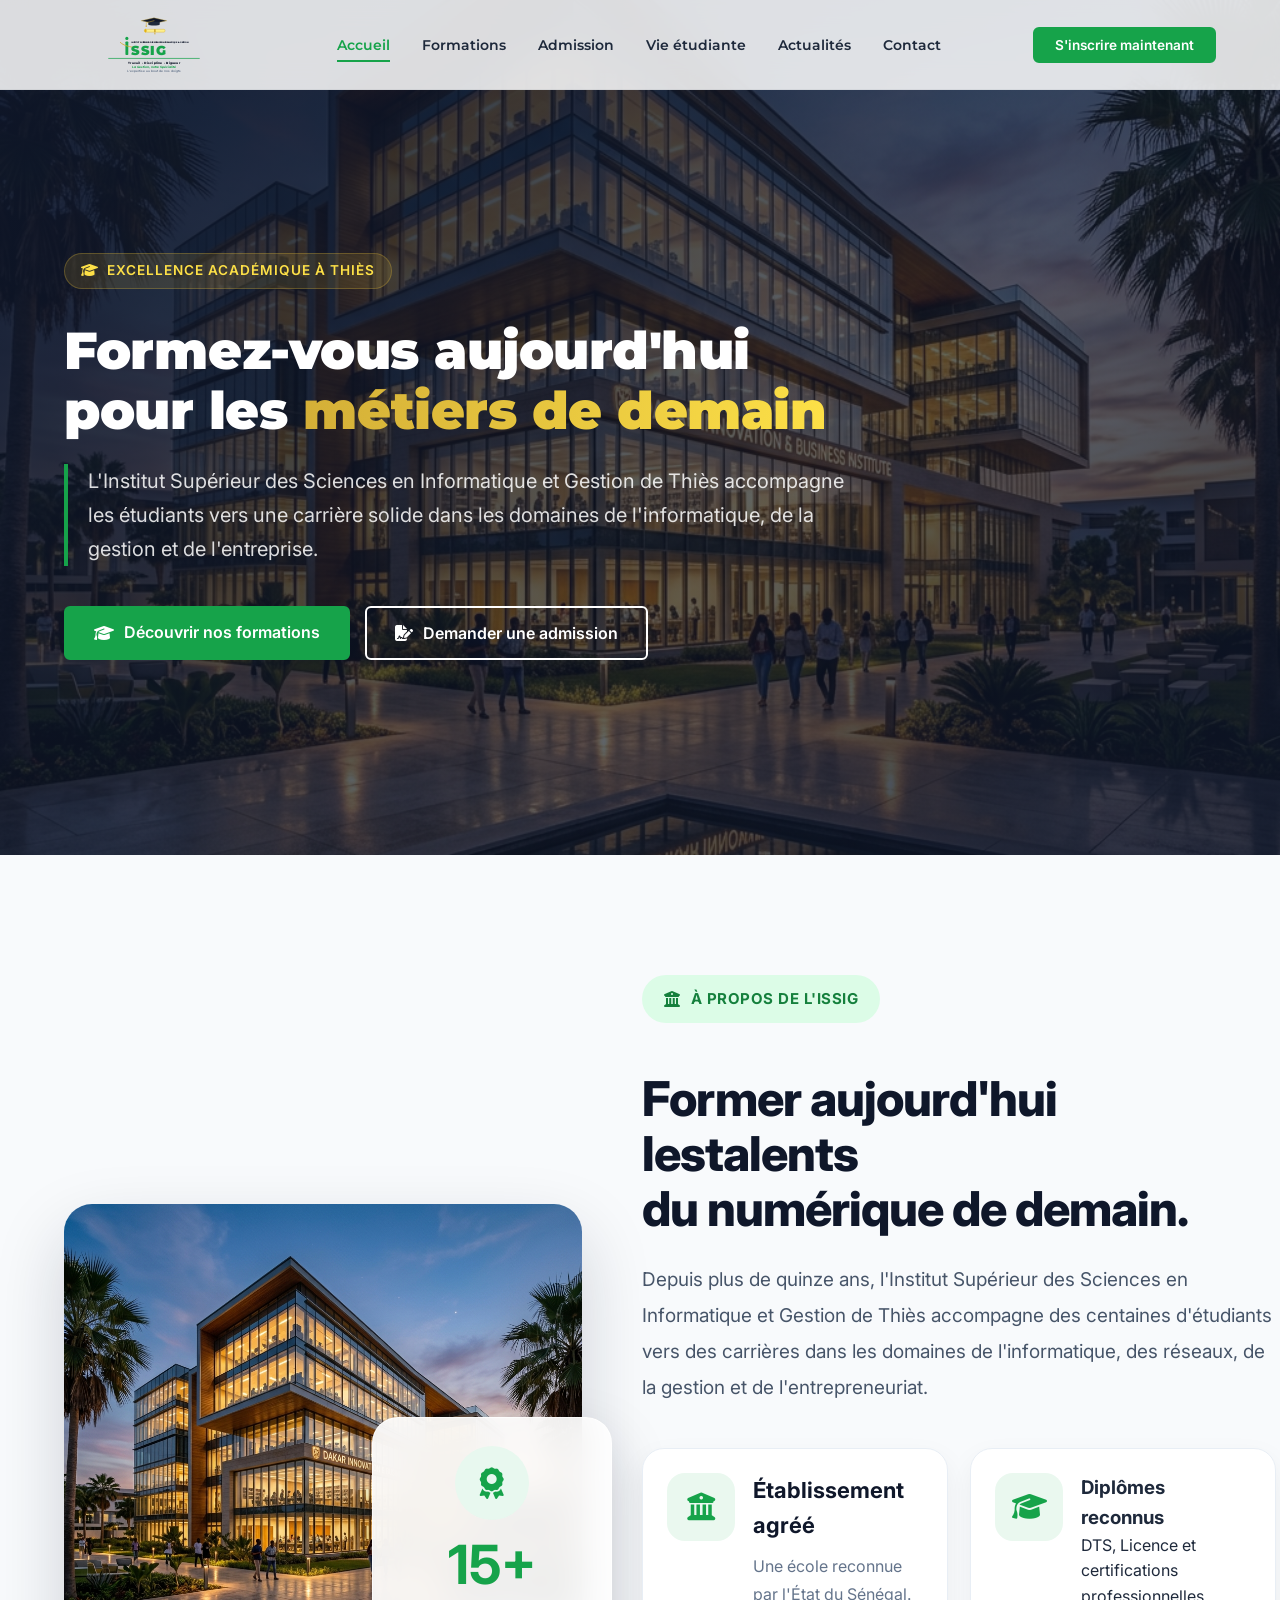
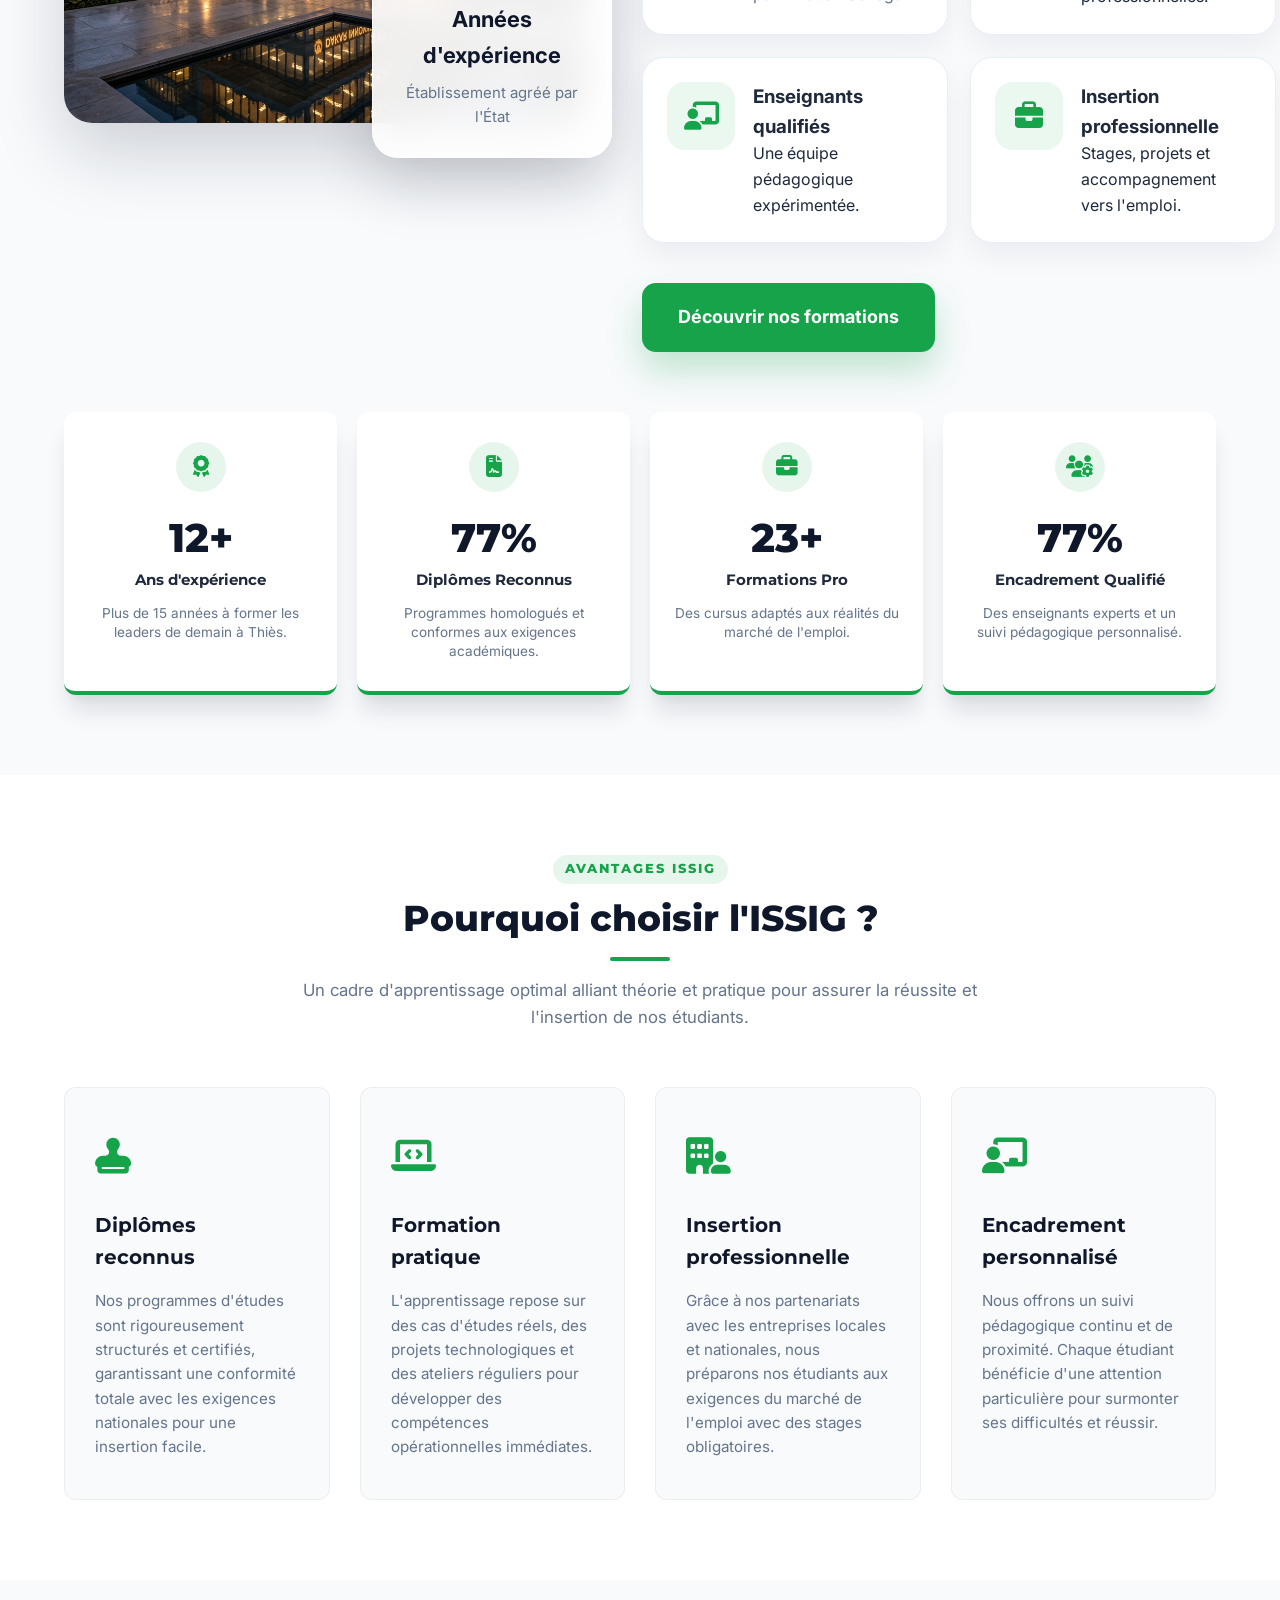
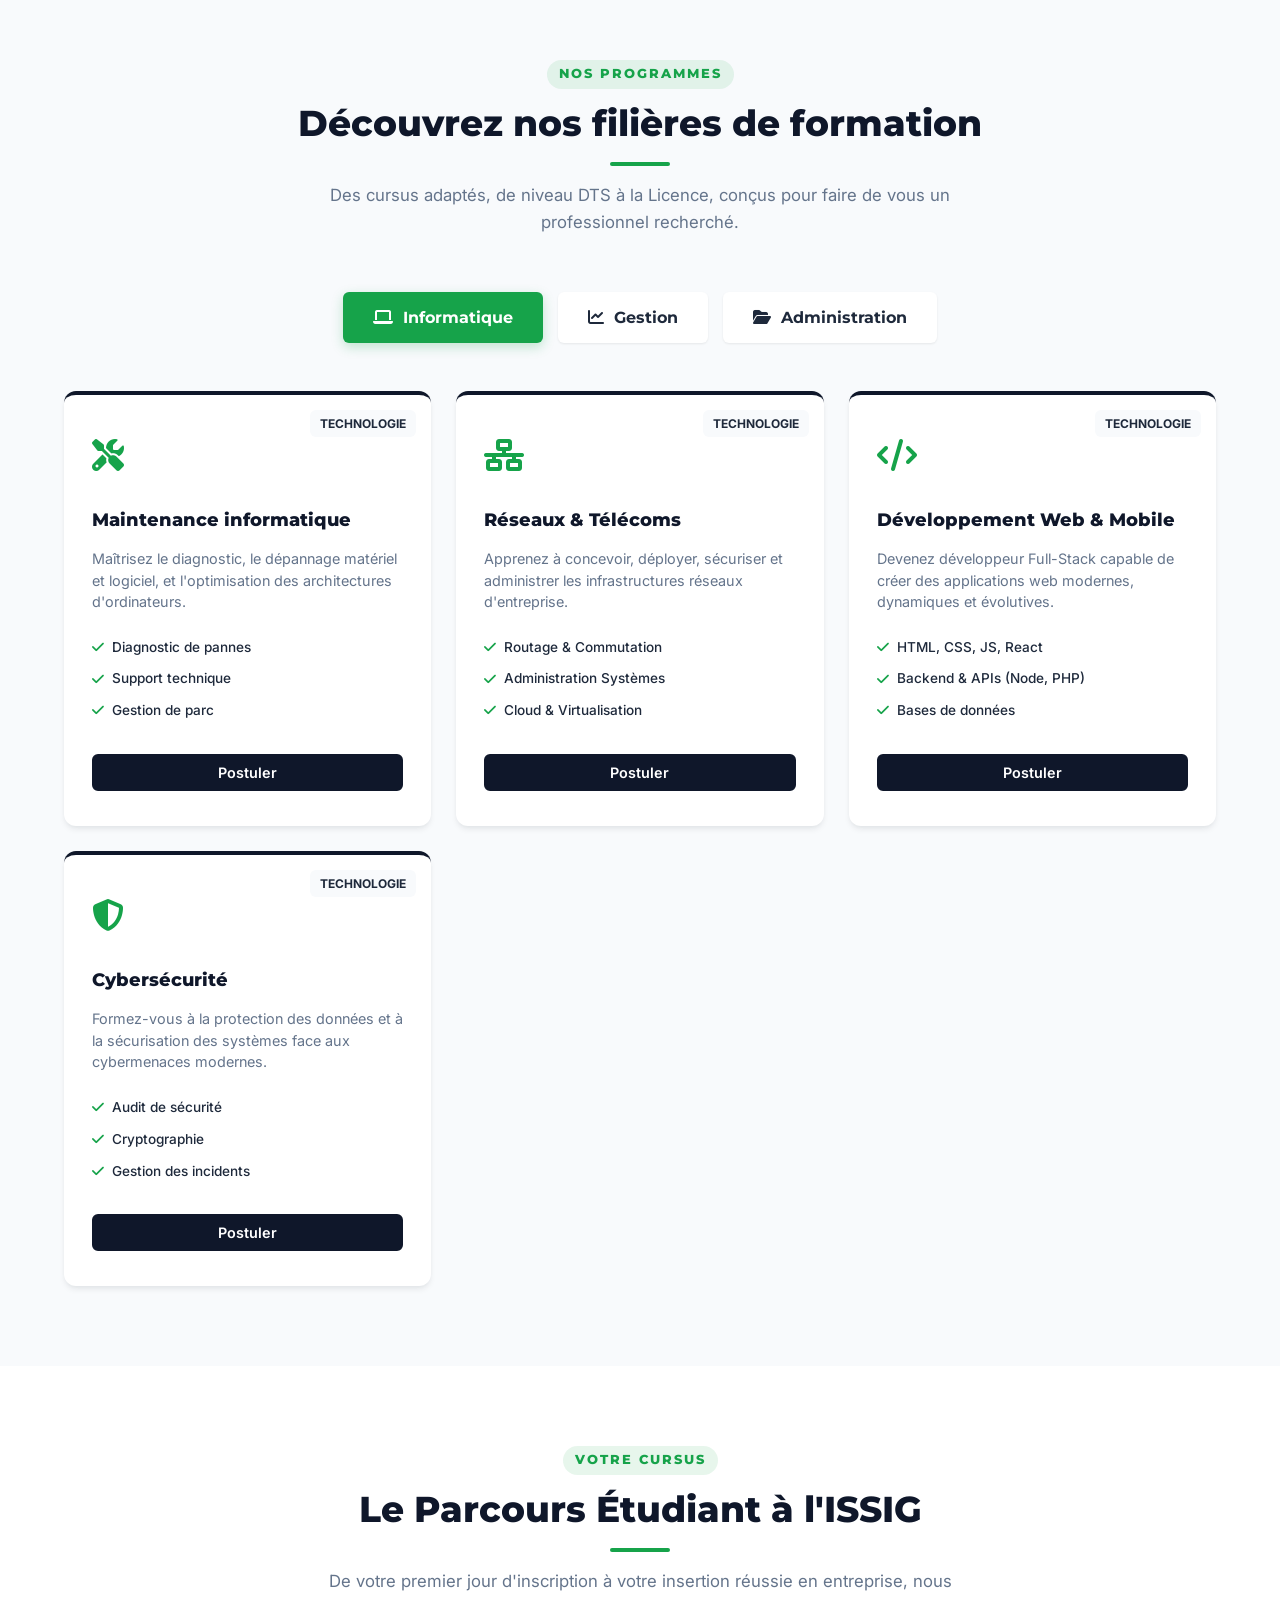
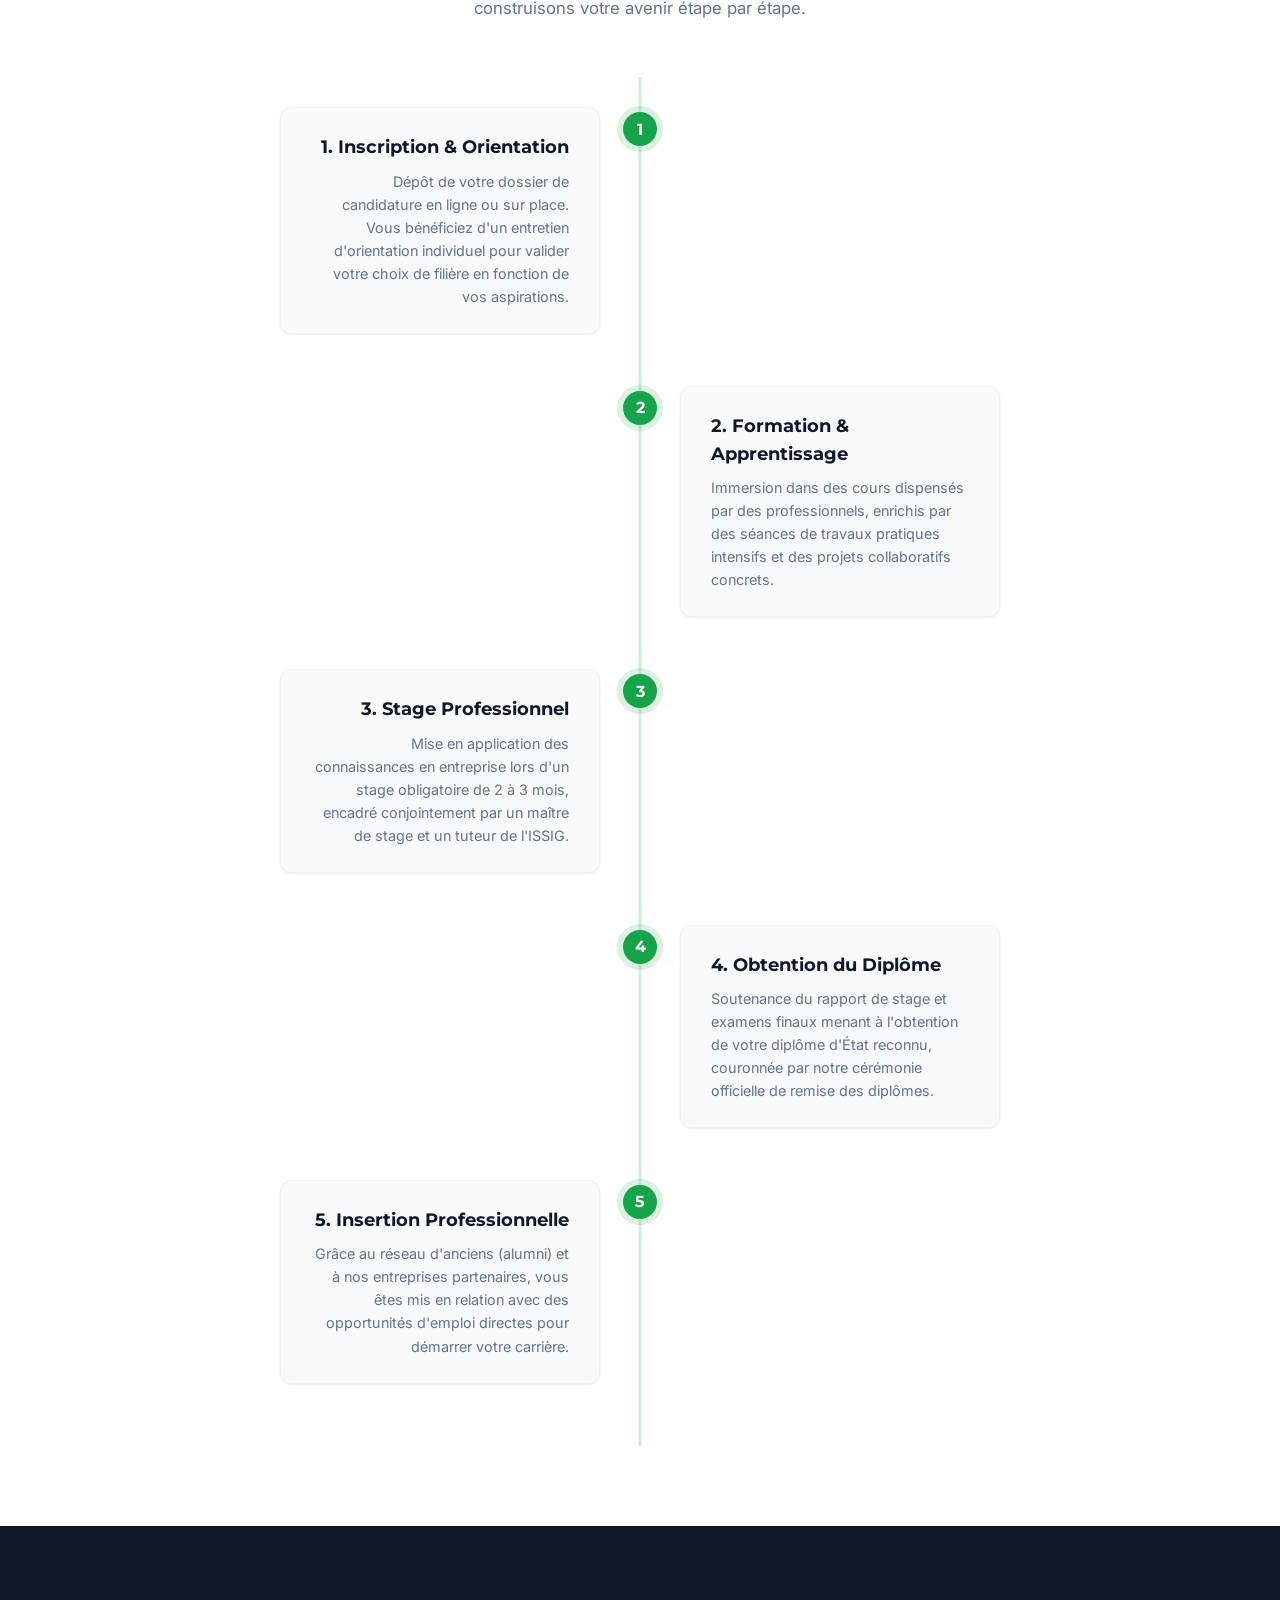
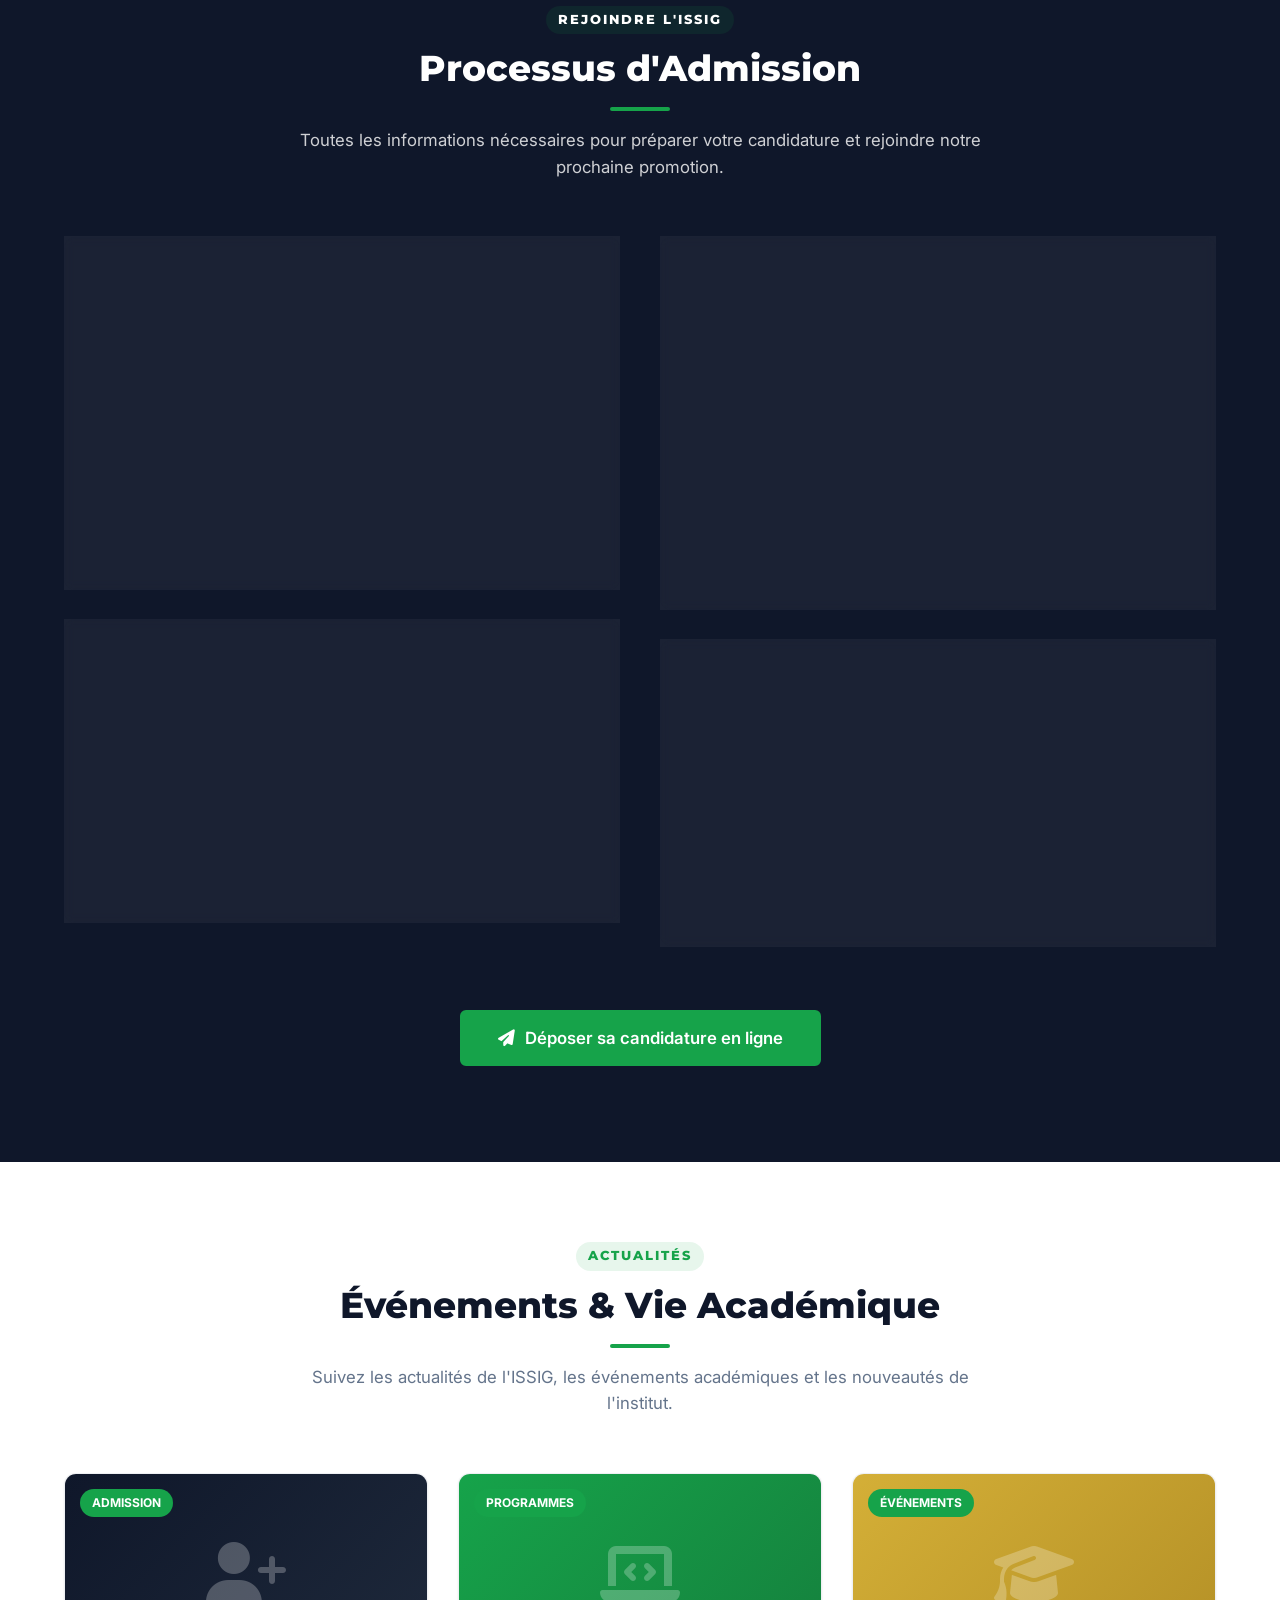
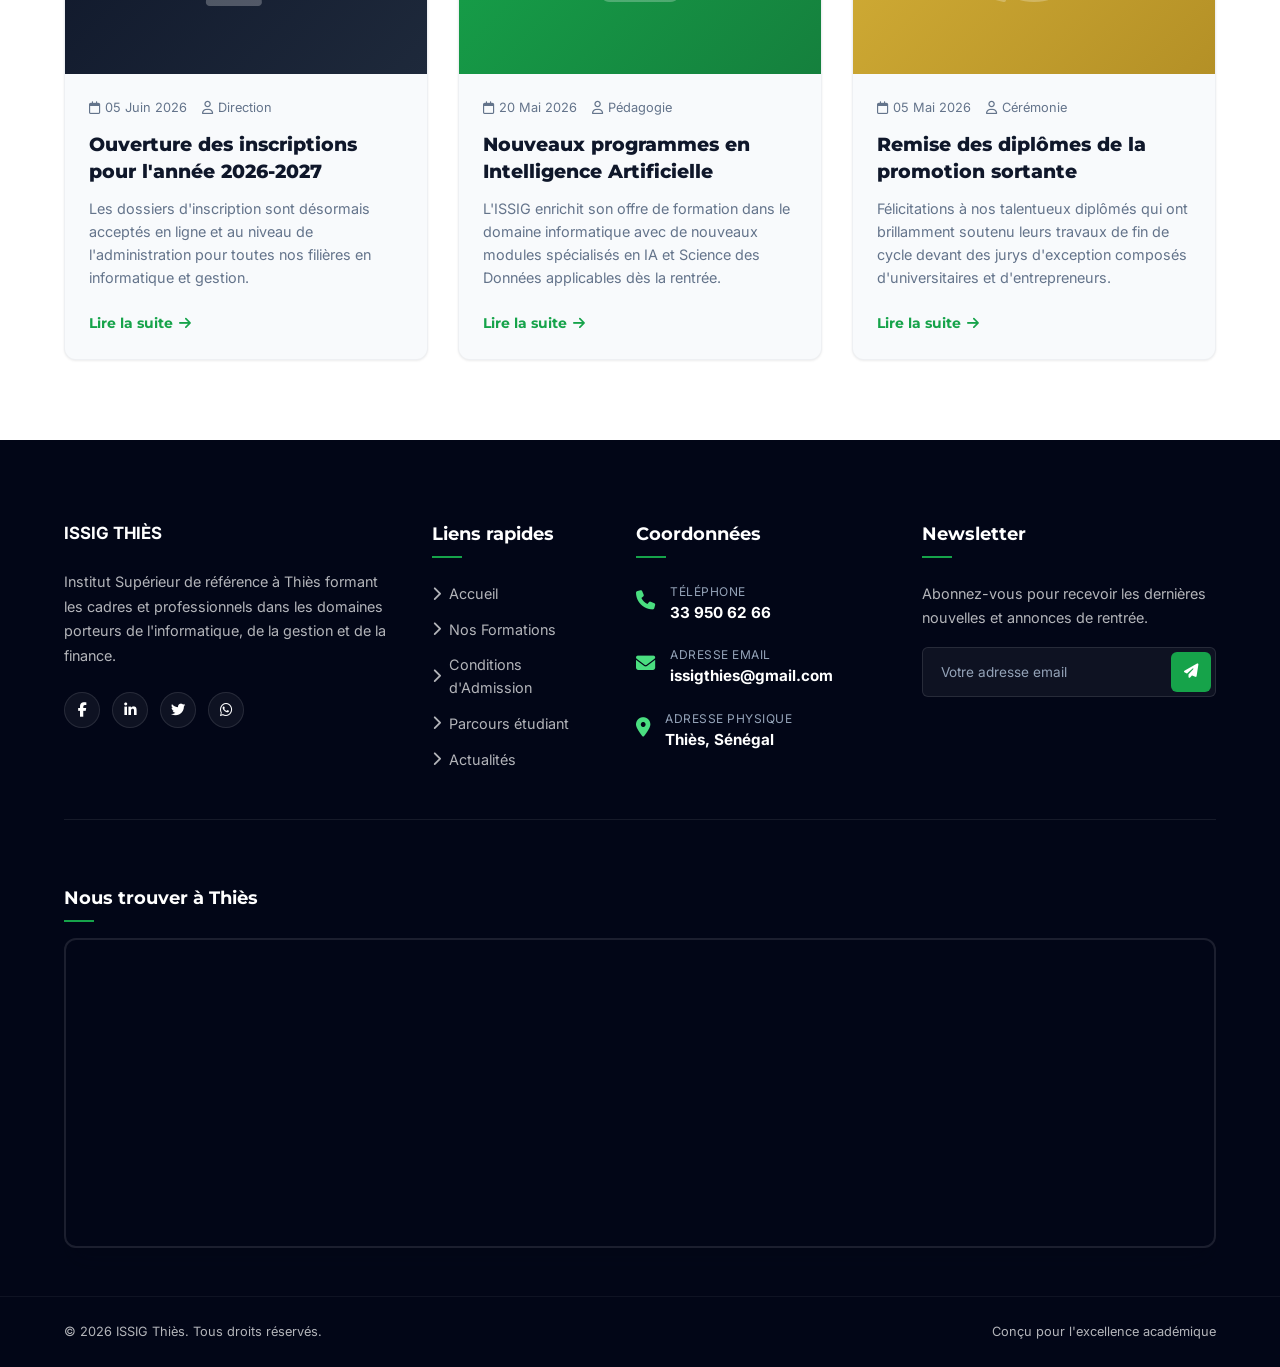
==== commit 626465c8: "Refonte complète de la section About" ====
--- a/index.html
+++ b/index.html
@@ -141,7 +141,151 @@
       </div>
     </div>
   </section>
-
+  
+<!-- =========================================
+     ABOUT SECTION
+========================================== -->
+<section class="about-section" id="about">
+
+    <div class="container about-container">
+
+        <!-- IMAGE -->
+        <div class="about-image scroll-reveal">
+
+            <img src="images/hero_campus_bg.png" alt="Campus ISSIG">
+
+            <div class="about-card">
+
+                <div class="card-icon">
+                    <i class="fa-solid fa-award"></i>
+                </div>
+
+                <h2>15+</h2>
+
+                <h4>Années d'expérience</h4>
+
+                <p>Établissement agréé par l'État</p>
+
+            </div>
+
+        </div>
+
+        <!-- TEXTE -->
+        <div class="about-content scroll-reveal">
+
+            <span class="section-badge">
+
+                <i class="fa-solid fa-building-columns"></i>
+
+                À PROPOS DE L'ISSIG
+
+            </span>
+
+            <h2>
+                Former aujourd'hui lestalents<br>
+                du numérique de demain.
+            </h2>
+
+            <p class="about-description">
+
+                Depuis plus de quinze ans, l'Institut Supérieur des Sciences
+                en Informatique et Gestion de Thiès accompagne des centaines
+                d'étudiants vers des carrières dans les domaines de
+                l'informatique, des réseaux, de la gestion et de
+                l'entrepreneuriat.
+
+            </p>
+
+            <!-- AVANTAGES -->
+
+            <div class="features-grid">
+
+                <div class="feature-card">
+
+                    <div class="feature-icon">
+                        <i class="fa-solid fa-building-columns"></i>
+                    </div>
+
+                    <div class="feature-content">
+
+                        <h3>Établissement agréé</h3>
+
+                        <p>
+                            Une école reconnue par l'État du Sénégal.
+                        </p>
+
+                    </div>
+
+                </div>
+
+                <div class="feature-card">
+
+                    <div class="feature-icon">
+                        <i class="fa-solid fa-graduation-cap"></i>
+                    </div>
+
+                    <div class="feature-text">
+
+                        <h3>Diplômes reconnus</h3>
+
+                        <p>
+                            DTS, Licence et certifications professionnelles.
+                        </p>
+
+                    </div>
+
+                </div>
+
+                <div class="feature-card">
+
+                    <div class="feature-icon">
+                        <i class="fa-solid fa-chalkboard-user"></i>
+                    </div>
+
+                    <div class="feature-text">
+
+                        <h3>Enseignants qualifiés</h3>
+
+                        <p>
+                            Une équipe pédagogique expérimentée.
+                        </p>
+
+                    </div>
+
+                </div>
+
+                <div class="feature-card">
+
+                    <div class="feature-icon">
+                        <i class="fa-solid fa-briefcase"></i>
+                    </div>
+
+                    <div class="feature-text">
+
+                        <h3>Insertion professionnelle</h3>
+
+                        <p>
+                            Stages, projets et accompagnement vers l'emploi.
+                        </p>
+
+                    </div>
+
+                </div>
+
+            </div>
+
+            <a href="#formations" class="about-btn btn btn-primary">
+
+                Découvrir nos formations
+
+            </a>
+
+        </div>
+
+    </div>
+
+
+</section>
   <!-- Key Figures Section -->
   <section class="figures-section" id="figures">
     <div class="container">
--- a/style.css
+++ b/style.css
@@ -1706,3 +1706,461 @@
     text-align: center;
   }
 }
+/* ===================================
+   ABOUT SECTION
+=================================== */
+
+.about-section{
+    padding:120px 0;
+    background:#f8fafc;
+}
+
+.about-container{
+    display:grid;
+    grid-template-columns:45% 55%;
+    gap:60px;
+    align-items:center;
+}
+
+
+/* ===========================
+   IMAGE
+=========================== */
+
+.about-image{
+    position:relative;
+}
+
+.about-image img{
+    width:100%;
+    display:block;
+    border-radius:28px;
+    object-fit:cover;
+
+    box-shadow:0 30px 70px rgba(15,23,42,.18);
+
+    transition:transform .6s ease;
+}
+
+.about-image:hover img{
+    transform:scale(1.03);
+}
+
+/* ===========================
+   EXPERIENCE CARD
+=========================== */
+
+.about-card{
+
+    position:absolute;
+
+    right:-30px;
+
+    bottom:-35px;
+
+    width:240px;
+
+    background:rgba(255,255,255,.92);
+
+    backdrop-filter:blur(18px);
+    -webkit-backdrop-filter:blur(18px);
+
+    border:1px solid rgba(255,255,255,.65);
+
+    border-radius:26px;
+
+    padding:28px;
+
+    text-align:center;
+
+    box-shadow:
+    0 25px 60px rgba(15,23,42,.18);
+
+    transition:.35s;
+}
+
+.about-card:hover{
+
+    transform:translateY(-8px);
+
+    box-shadow:
+    0 35px 70px rgba(15,23,42,.22);
+
+}
+
+.card-icon{
+
+    width:74px;
+    height:74px;
+
+    margin:auto auto 18px;
+
+    border-radius:50%;
+
+    display:flex;
+    align-items:center;
+    justify-content:center;
+
+    background:#e8f8ef;
+
+    color:#16a34a;
+
+    font-size:32px;
+}
+
+.about-card h2{
+
+    font-size:54px;
+
+    color:#16a34a;
+
+    line-height:1;
+
+    margin-bottom:10px;
+}
+
+.about-card h4{
+
+    font-size:22px;
+
+    color:#0f172a;
+
+    margin-bottom:8px;
+}
+
+.about-card p{
+
+    color:#64748b;
+
+    font-size:15px;
+
+    margin:0;
+}
+/* ===================================
+   ABOUT CONTENT
+=================================== */
+
+.about-content{
+    flex:1;
+    display:flex;
+    flex-direction:column;
+    justify-content:center;
+}
+
+
+.section-badge{
+    display:inline-flex;
+    align-items:center;
+    gap:10px;
+
+    width:max-content;
+
+    padding:12px 22px;
+
+    background:#DCFCE7;
+
+    color:#15803D;
+
+    border-radius:999px;
+
+    font-size:15px;
+    font-weight:700;
+
+    letter-spacing:.5px;
+
+    margin-bottom:28px;
+}
+
+.section-badge i{
+    font-size:16px;
+}
+
+.about-content h2{
+    font-size:48px !important;
+    line-height:1.15 !important;
+    font-weight:800 !important;
+    color:#0f172a !important;
+    margin:20px 0 25px !important;
+    letter-spacing:-1px !important;
+    max-width:100% !important;
+    width:100% !important;
+}
+
+
+.about-description{
+    width:100%;
+    max-width:none;
+}
+
+
+.about-description{
+
+    font-size:19px;
+
+    line-height:1.9;
+
+    color:#475569;
+
+    margin-bottom:42px;
+
+    max-width:640px;
+}
+
+/* ===========================
+   BUTTON
+=========================== */
+
+.about-btn{
+
+    display:inline-flex;
+
+    align-items:center;
+
+    justify-content:center;
+
+    width:max-content;
+
+    padding:18px 34px;
+
+    border-radius:14px;
+
+    font-size:18px;
+
+    font-weight:700;
+
+    text-decoration:none;
+
+    transition:.35s;
+
+    box-shadow:
+    0 18px 35px rgba(22,163,74,.25);
+}
+
+.about-btn:hover{
+
+    transform:translateY(-4px);
+
+    box-shadow:
+    0 25px 45px rgba(22,163,74,.35);
+}
+/* ===================================
+   FEATURES GRID
+=================================== */
+
+.features-grid{
+    display:grid;
+    grid-template-columns:repeat(2,1fr);
+    gap:22px;
+    margin-bottom:40px;
+}
+
+.feature-card{
+
+    display:flex;
+    align-items:flex-start;
+    gap:18px;
+
+    padding:24px;
+
+    background:#ffffff;
+
+    border:1px solid #e8eef5;
+
+    border-radius:22px;
+
+    transition:.35s ease;
+
+    box-shadow:0 12px 30px rgba(15,23,42,.06);
+
+    position:relative;
+
+    overflow:hidden;
+}
+
+.feature-card::before{
+
+    content:"";
+
+    position:absolute;
+
+    left:0;
+
+    top:0;
+
+    width:5px;
+
+    height:0;
+
+    background:#16A34A;
+
+    transition:.35s;
+}
+
+.feature-card:hover{
+
+    transform:translateY(-8px);
+
+    box-shadow:0 20px 45px rgba(15,23,42,.12);
+
+    border-color:#16A34A;
+}
+
+.feature-card:hover::before{
+
+    height:100%;
+}
+
+.feature-icon{
+
+    width:68px;
+
+    height:68px;
+
+    flex-shrink:0;
+
+    border-radius:18px;
+
+    display:flex;
+
+    justify-content:center;
+
+    align-items:center;
+
+    background:#EAF8EF;
+
+    color:#16A34A;
+
+    font-size:28px;
+
+    transition:.35s;
+}
+
+.feature-card:hover .feature-icon{
+
+    background:#16A34A;
+
+    color:#fff;
+
+    transform:rotate(-8deg) scale(1.05);
+}
+
+.feature-content{
+
+    flex:1;
+}
+
+.feature-content h3{
+
+    margin:0 0 10px;
+
+    font-size:22px;
+
+    color:#0F172A;
+
+    font-weight:700;
+}
+
+.feature-content p{
+
+    margin:0;
+
+    color:#64748B;
+
+    font-size:16px;
+
+    line-height:1.7;
+}
+/* ===================================
+   ABOUT RESPONSIVE
+=================================== */
+
+@media (max-width:1100px){
+
+.about-container{
+
+grid-template-columns:1fr;
+
+gap:70px;
+
+}
+
+.about-card{
+
+right:20px;
+
+bottom:-30px;
+
+}
+
+}
+
+@media (max-width:768px){
+
+.about-section{
+
+padding:80px 0;
+
+}
+
+.about-content h2{
+
+font-size:38px;
+
+}
+
+.about-description{
+
+font-size:17px;
+
+}
+
+.features-grid{
+
+grid-template-columns:1fr;
+
+}
+
+.about-card{
+
+position:relative;
+
+right:auto;
+
+bottom:auto;
+
+margin:-40px auto 35px;
+
+width:90%;
+
+max-width:280px;
+
+}
+
+.about-btn{
+
+width:100%;
+
+justify-content:center;
+
+}
+
+}@media (max-width:1200px){
+
+.about-content h2{
+    font-size:48px;
+}
+
+}
+
+@media (max-width:768px){
+
+.about-content h2{
+    font-size:38px;
+    text-align:center;
+}
+
+.about-description{
+    text-align:center;
+}
+
+}
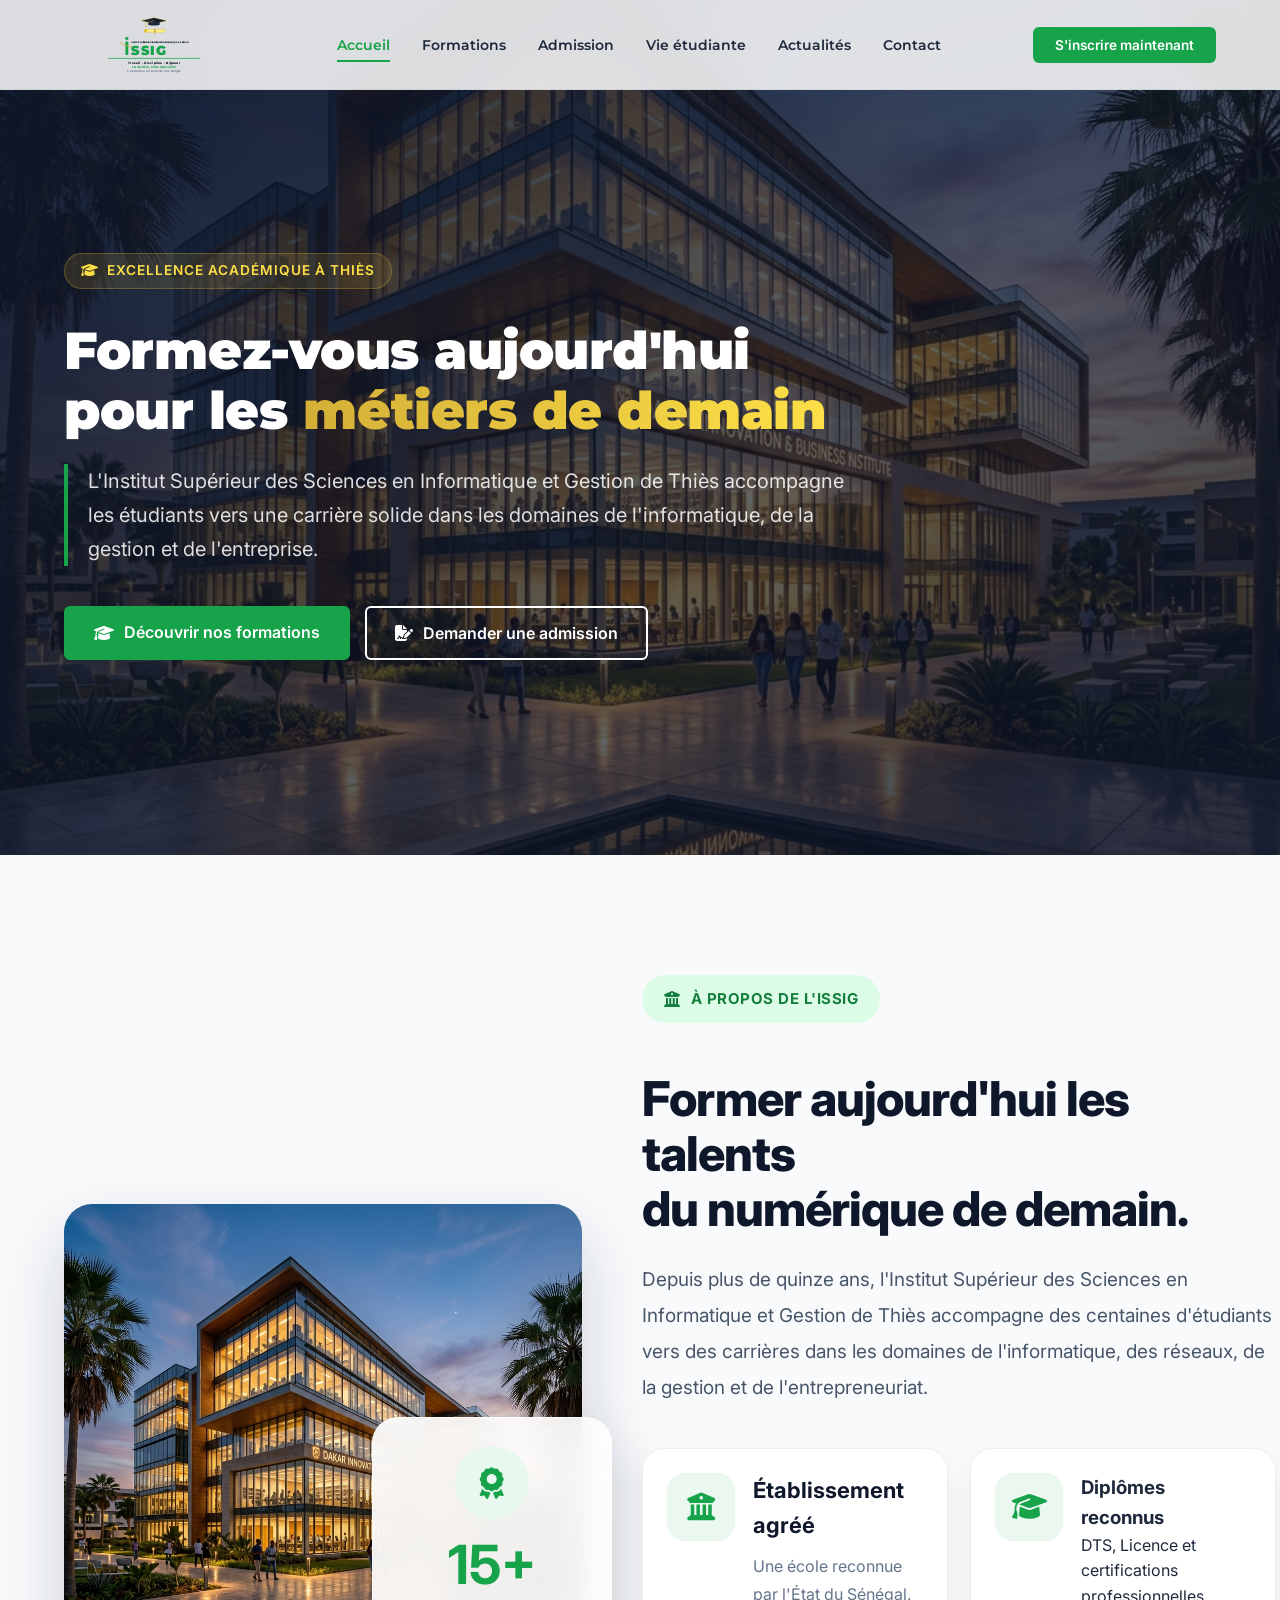
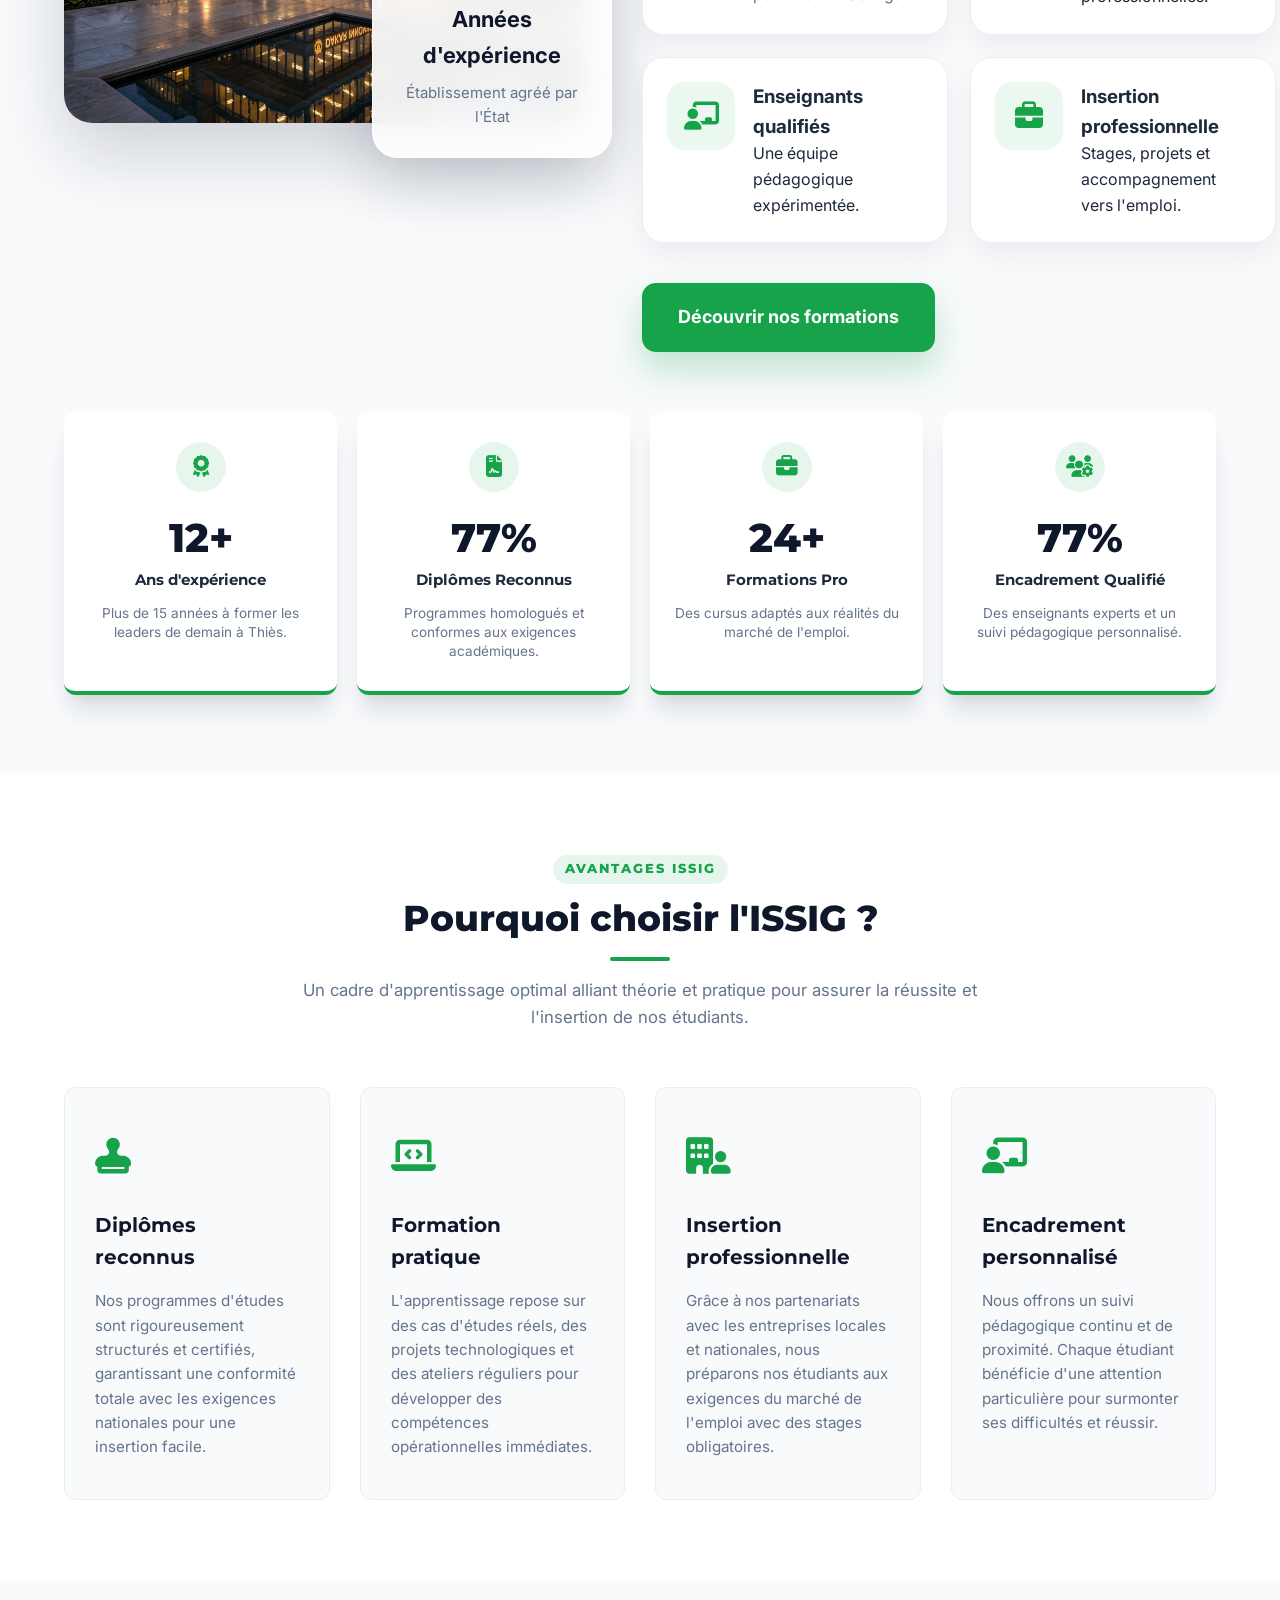
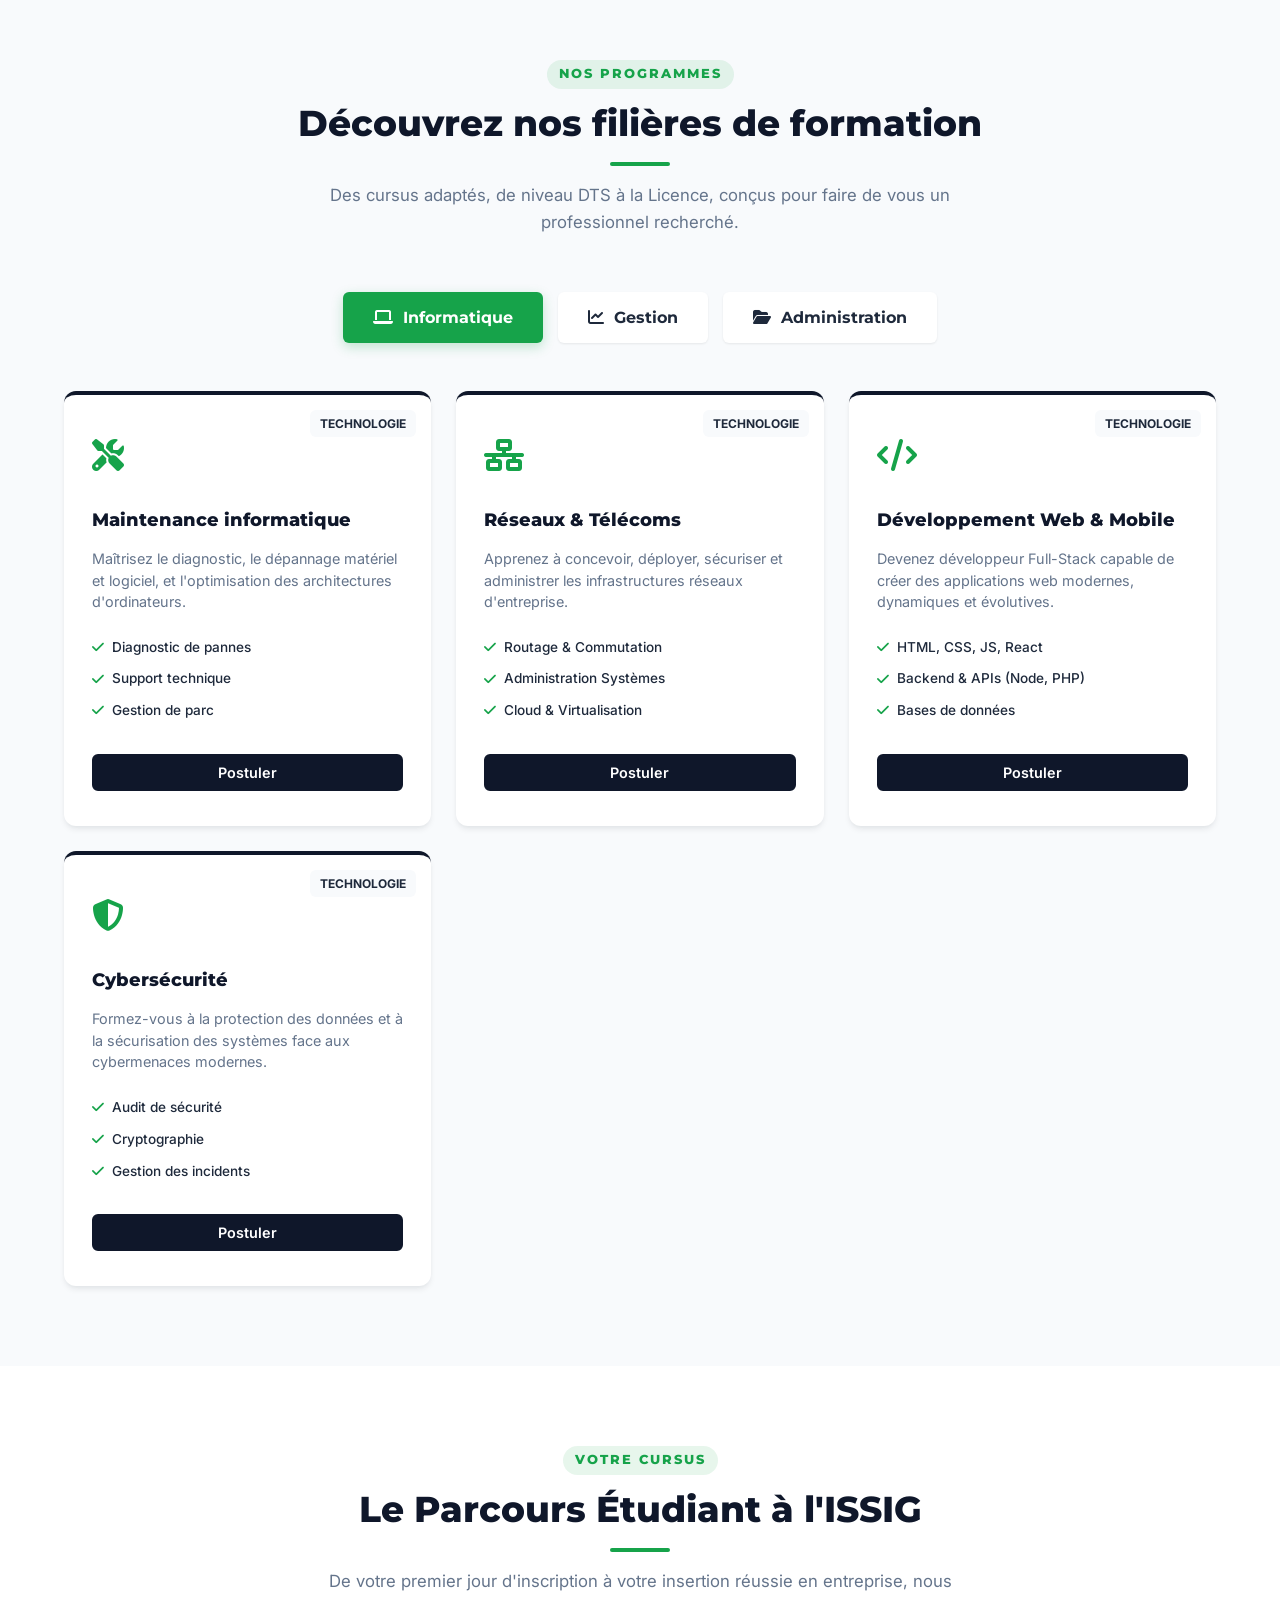
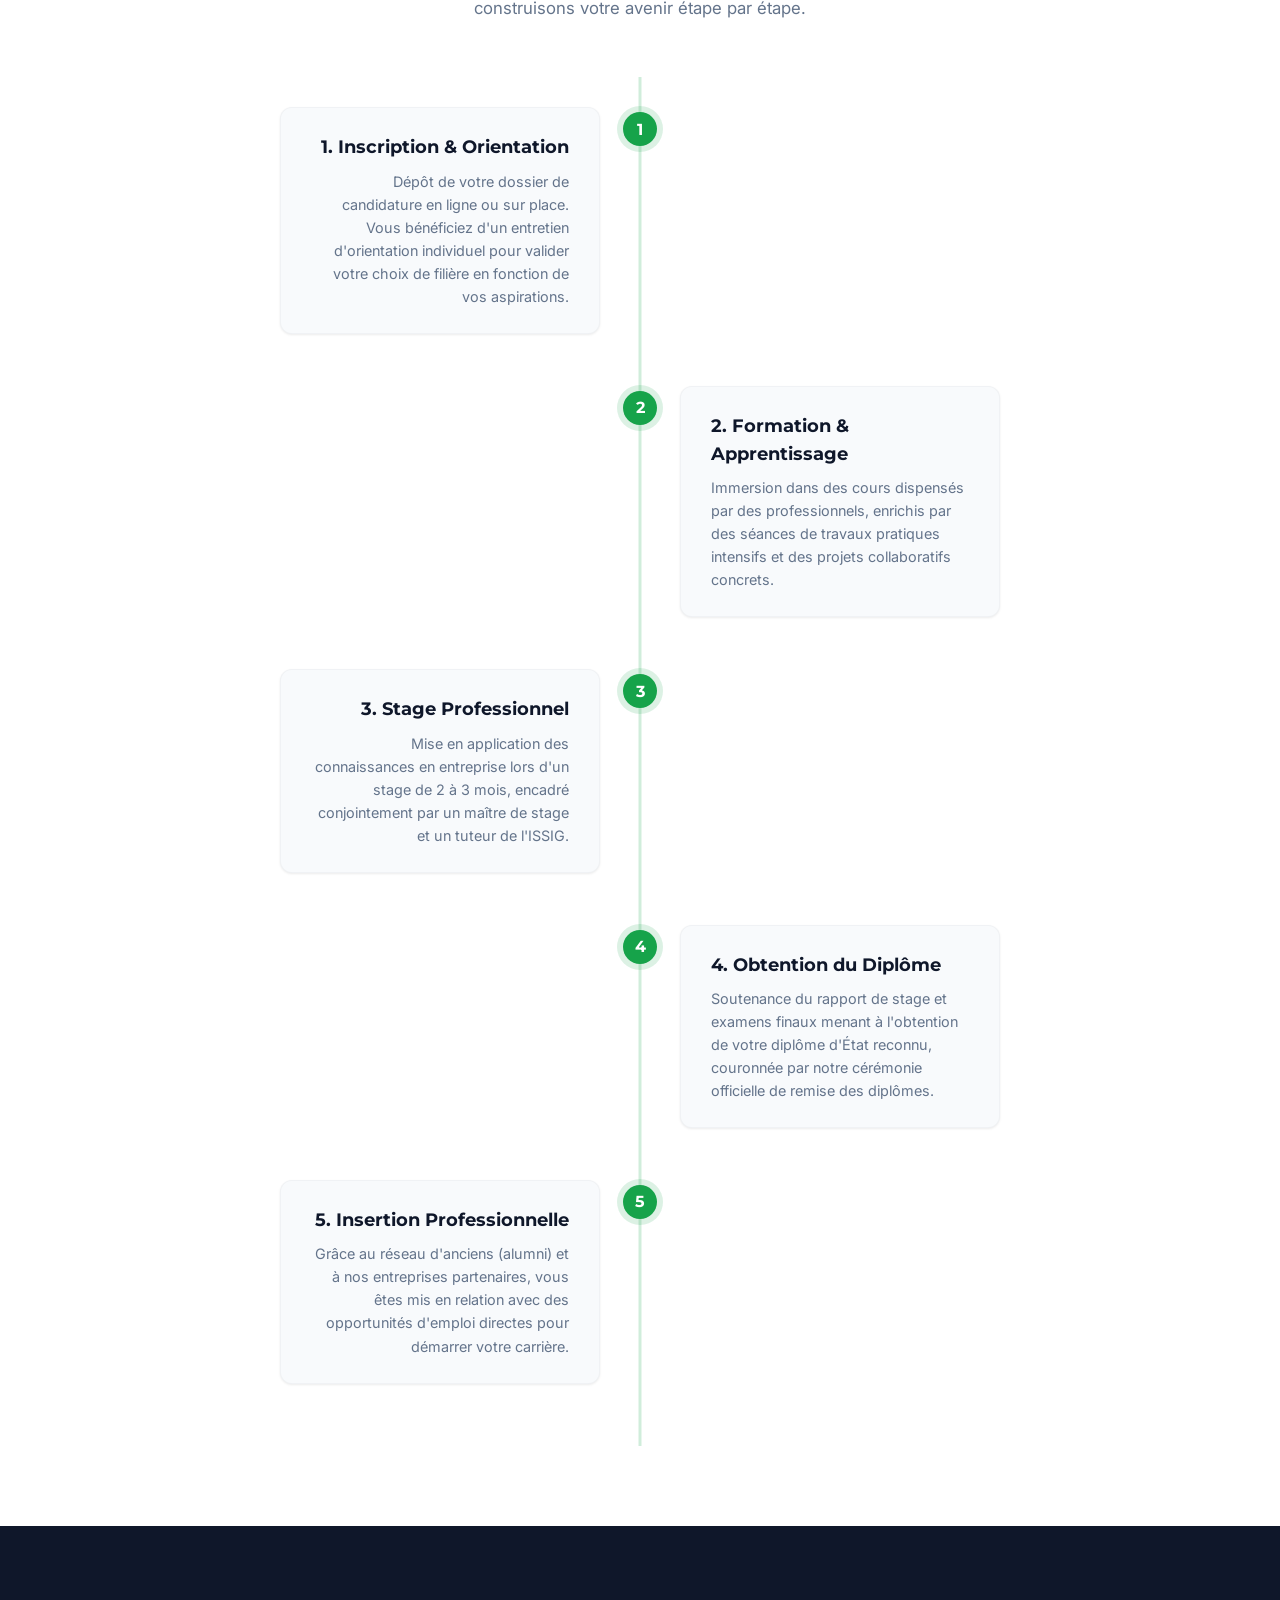
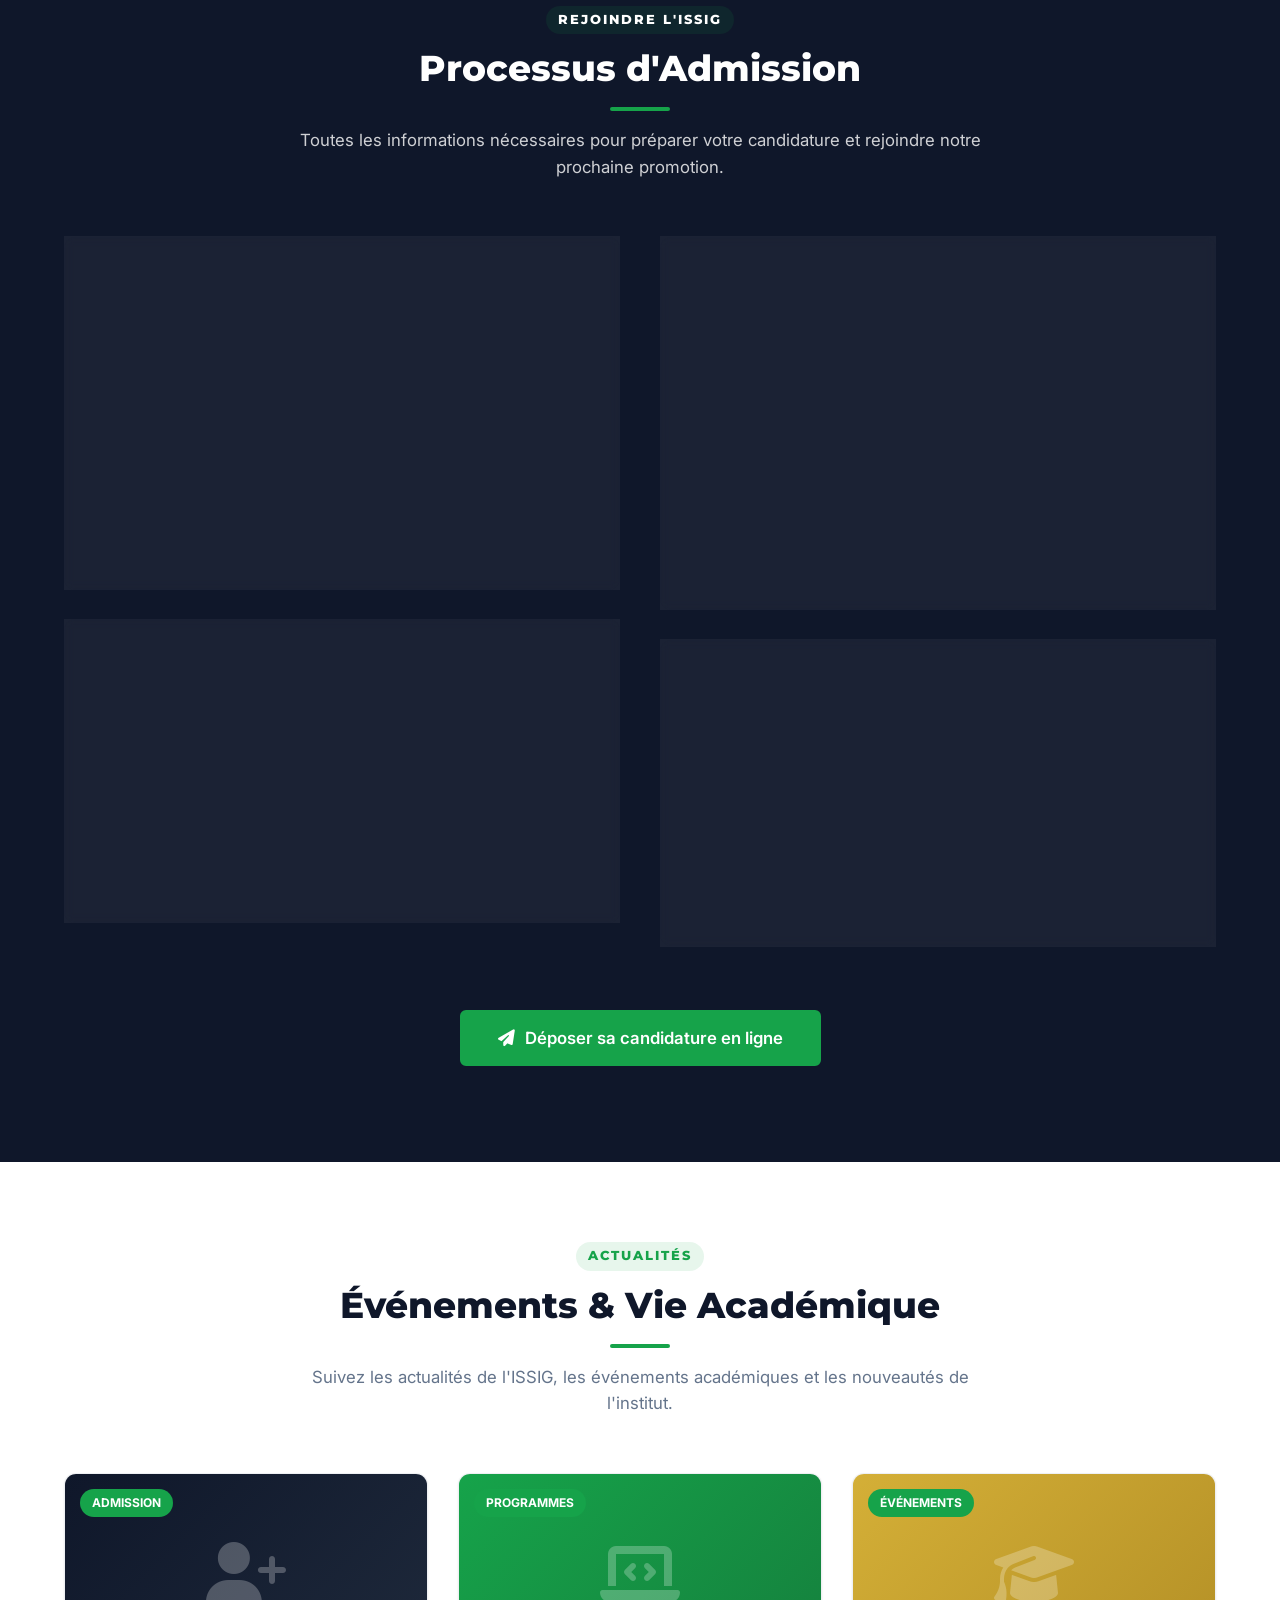
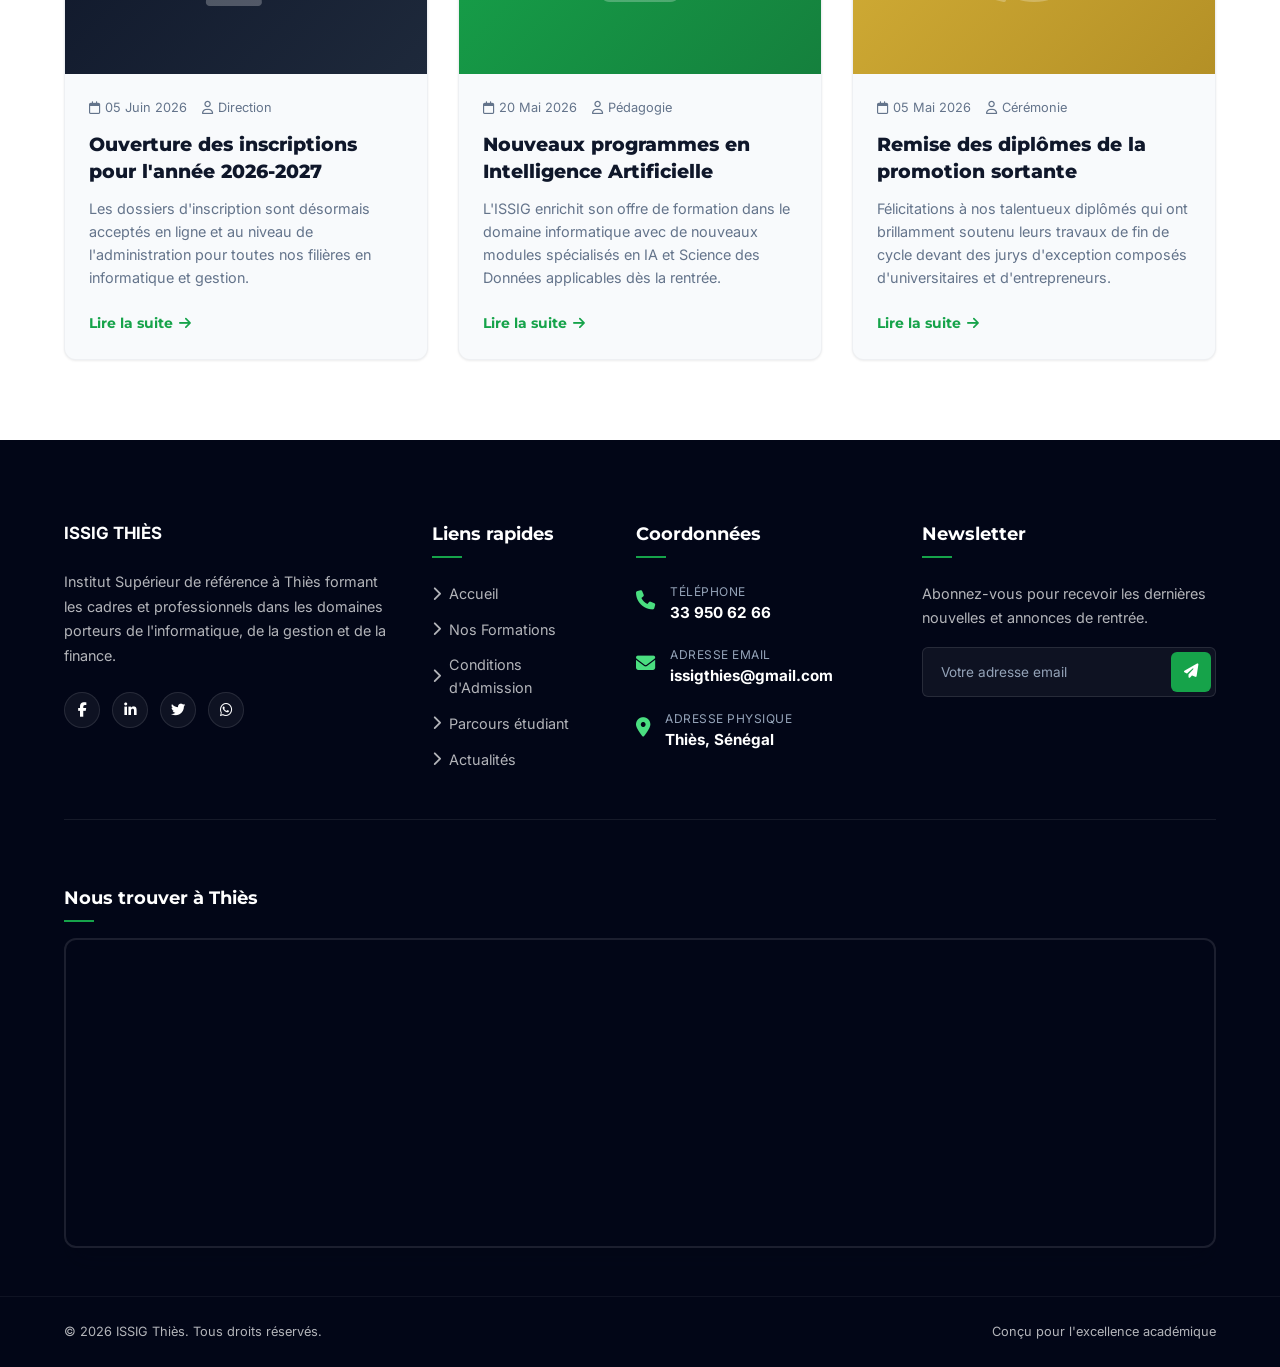
==== commit 4e6de121: "v1.0: About section redesign and online admission form" ====
--- a/index.html
+++ b/index.html
@@ -182,7 +182,7 @@
             </span>
 
             <h2>
-                Former aujourd'hui lestalents<br>
+                Former aujourd'hui les talents<br>
                 du numérique de demain.
             </h2>
 
@@ -586,7 +586,7 @@
           <div class="timeline-content">
             <h3 class="timeline-title">3. Stage Professionnel</h3>
             <p class="timeline-text">
-              Mise en application des connaissances en entreprise lors d'un stage obligatoire de 2 à 3 mois, encadré conjointement par un maître de stage et un tuteur de l'ISSIG.
+              Mise en application des connaissances en entreprise lors d'un stage de 2 à 3 mois, encadré conjointement par un maître de stage et un tuteur de l'ISSIG.
             </p>
           </div>
         </div>
@@ -885,7 +885,11 @@
         <p class="modal-subtitle">Déposez votre dossier de candidature en quelques clics</p>
       </div>
       
-      <form class="modal-form" id="candidacy-form">
+      <form
+    class="modal-form"
+    id="candidacy-form"
+    action="https://formspree.io/f/mgojllzp"
+    method="POST">
         <div class="form-row">
           <div class="form-group">
             <label for="cand-lastname">Nom <span class="required">*</span></label>
@@ -949,6 +953,8 @@
           <textarea id="cand-message" name="message" rows="4" placeholder="Présentez brièvement vos motivations..."></textarea>
         </div>
 
+        <input type="hidden" name="_subject" value="Nouvelle candidature ISSIG">
+        <input type="hidden" name="_captcha" value="false">
         <button type="submit" class="btn btn-primary btn-large btn-block" id="candidacy-submit">
           <span class="btn-text">Soumettre ma candidature</span>
           <span class="btn-spinner hidden"><i class="fa-solid fa-circle-notch fa-spin"></i> Traitement...</span>
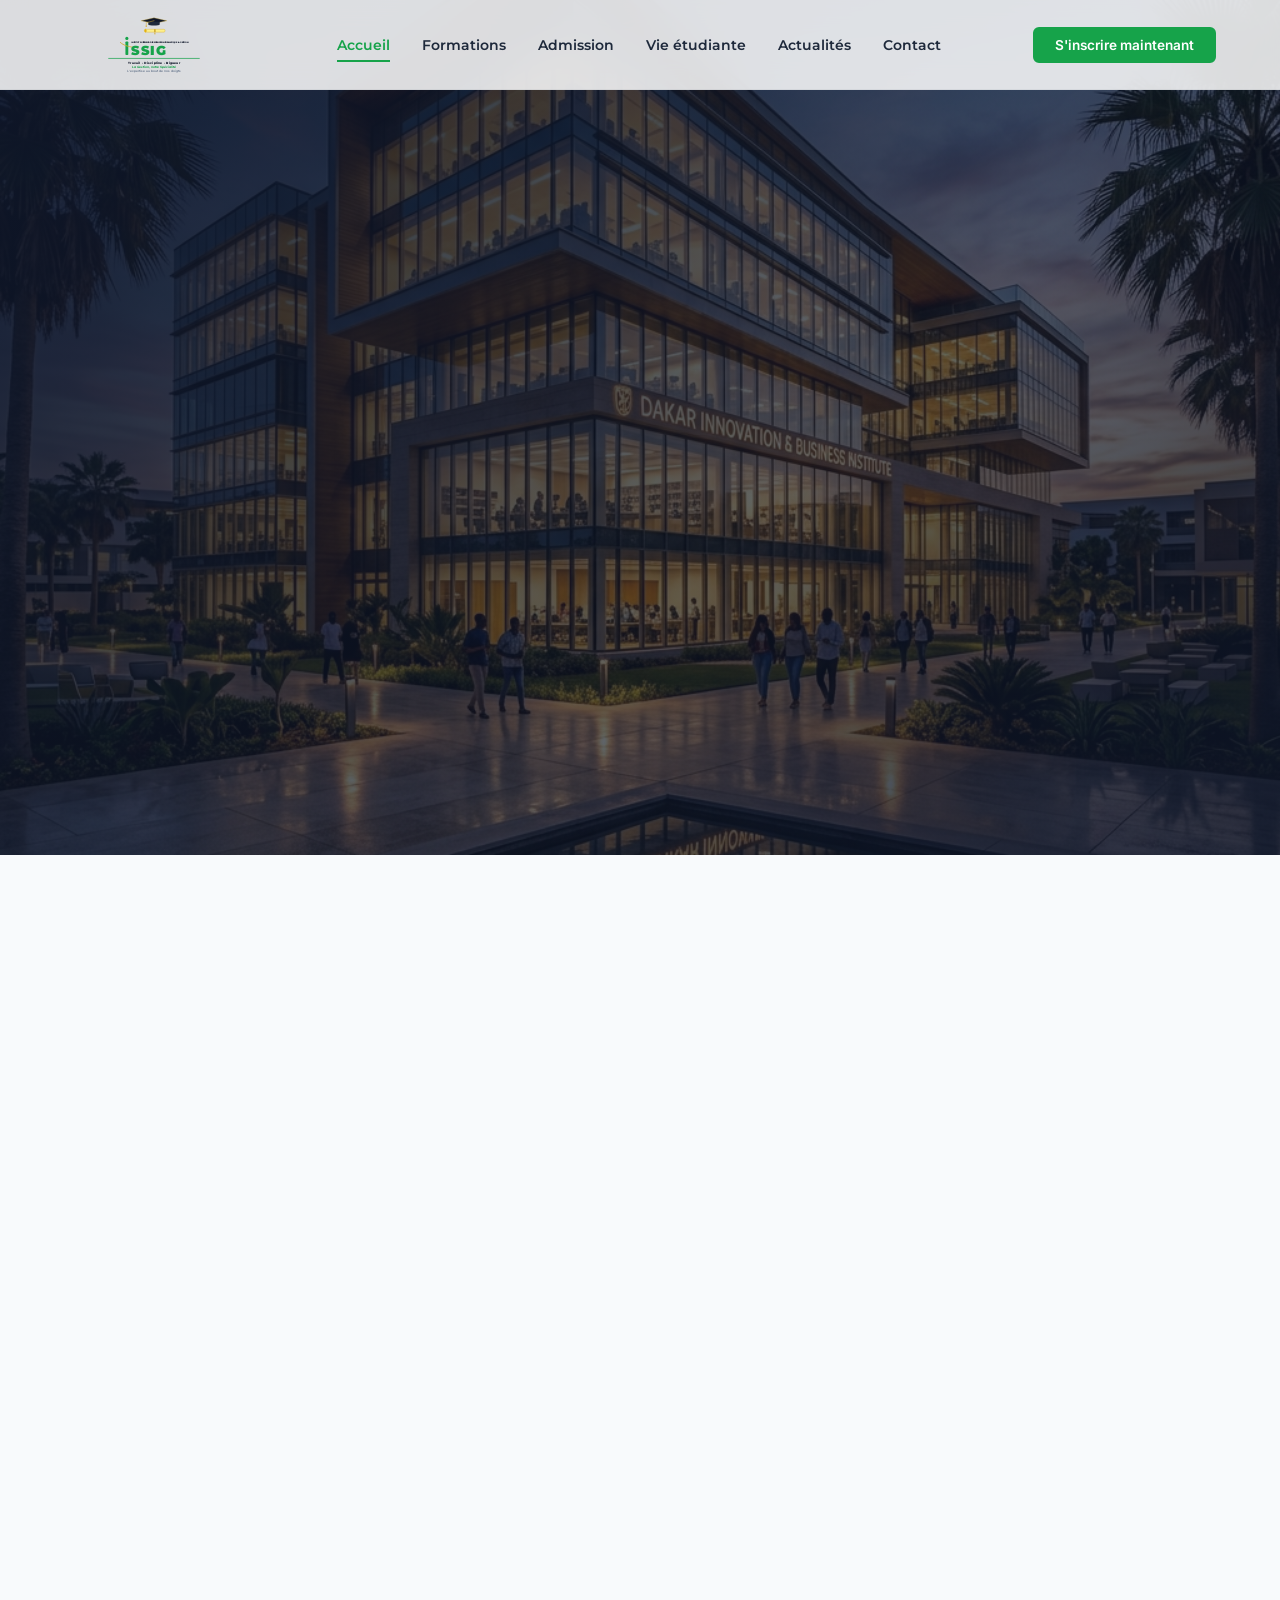
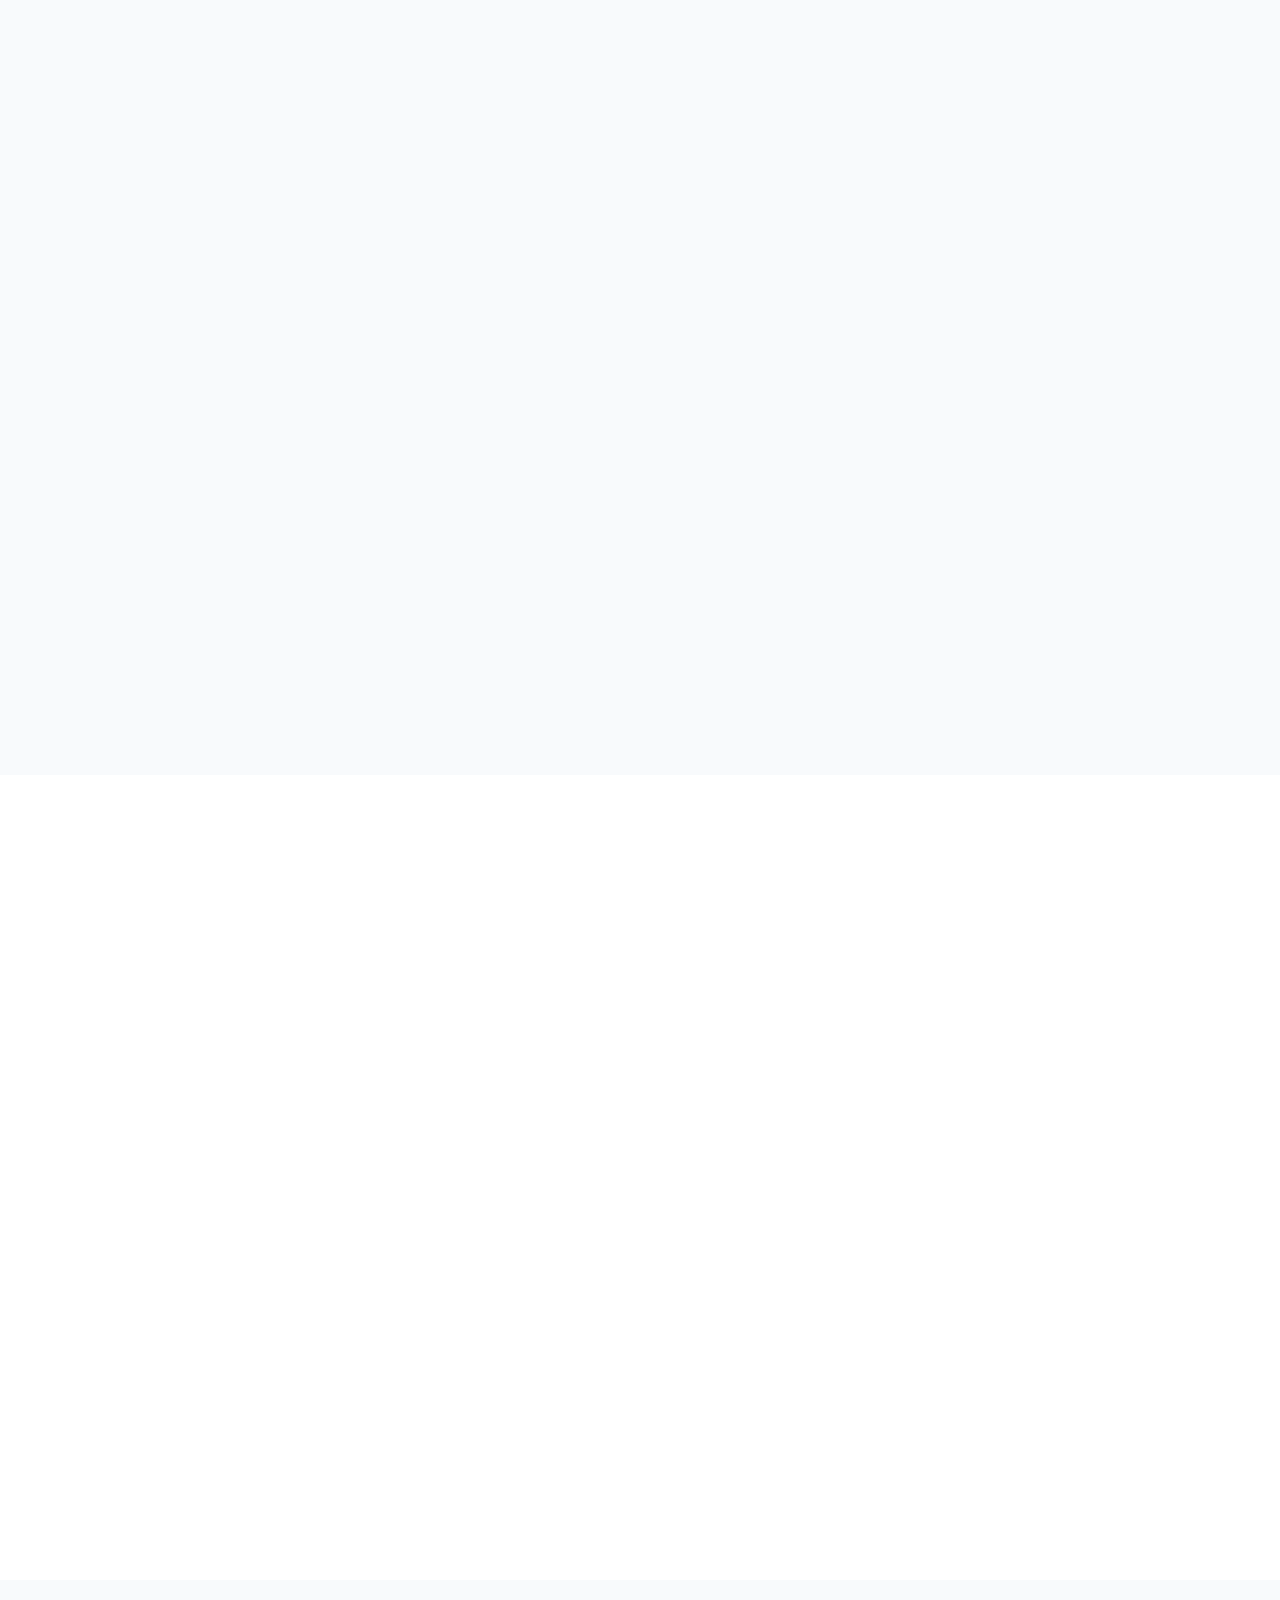
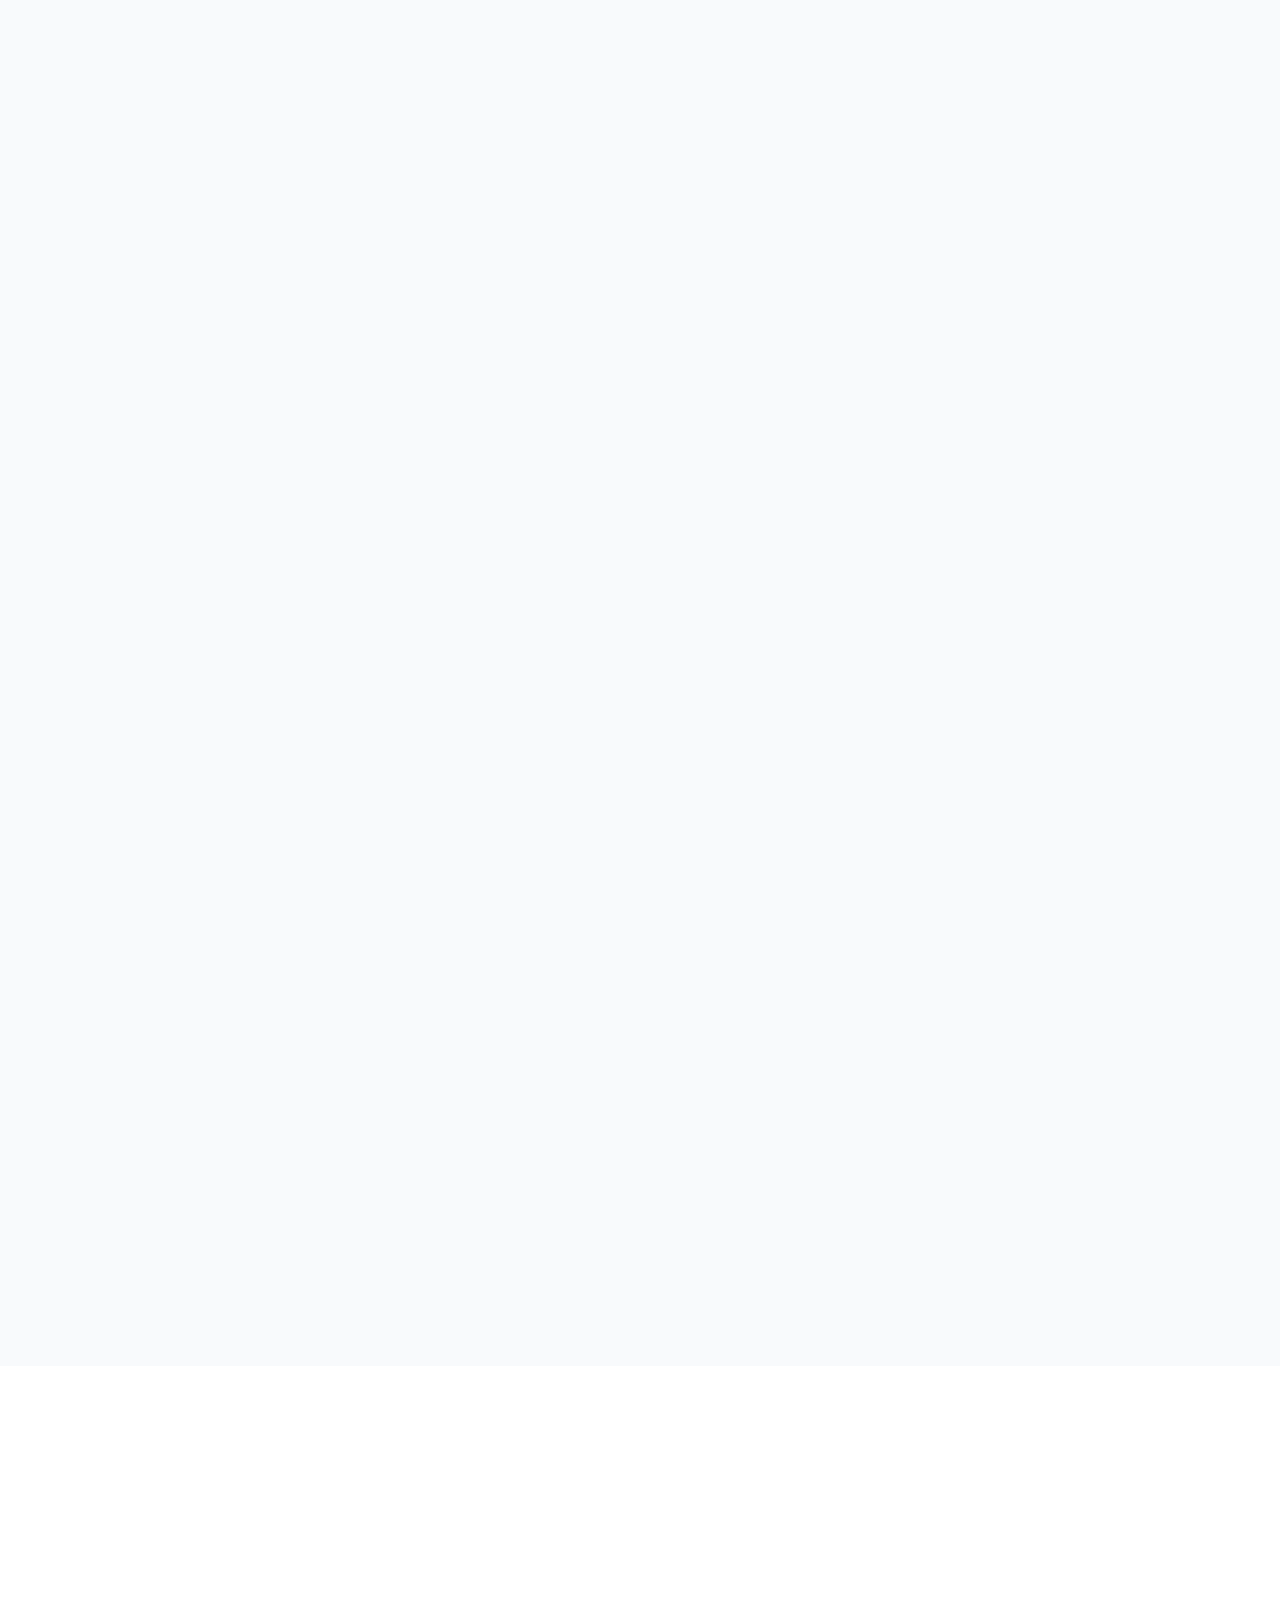
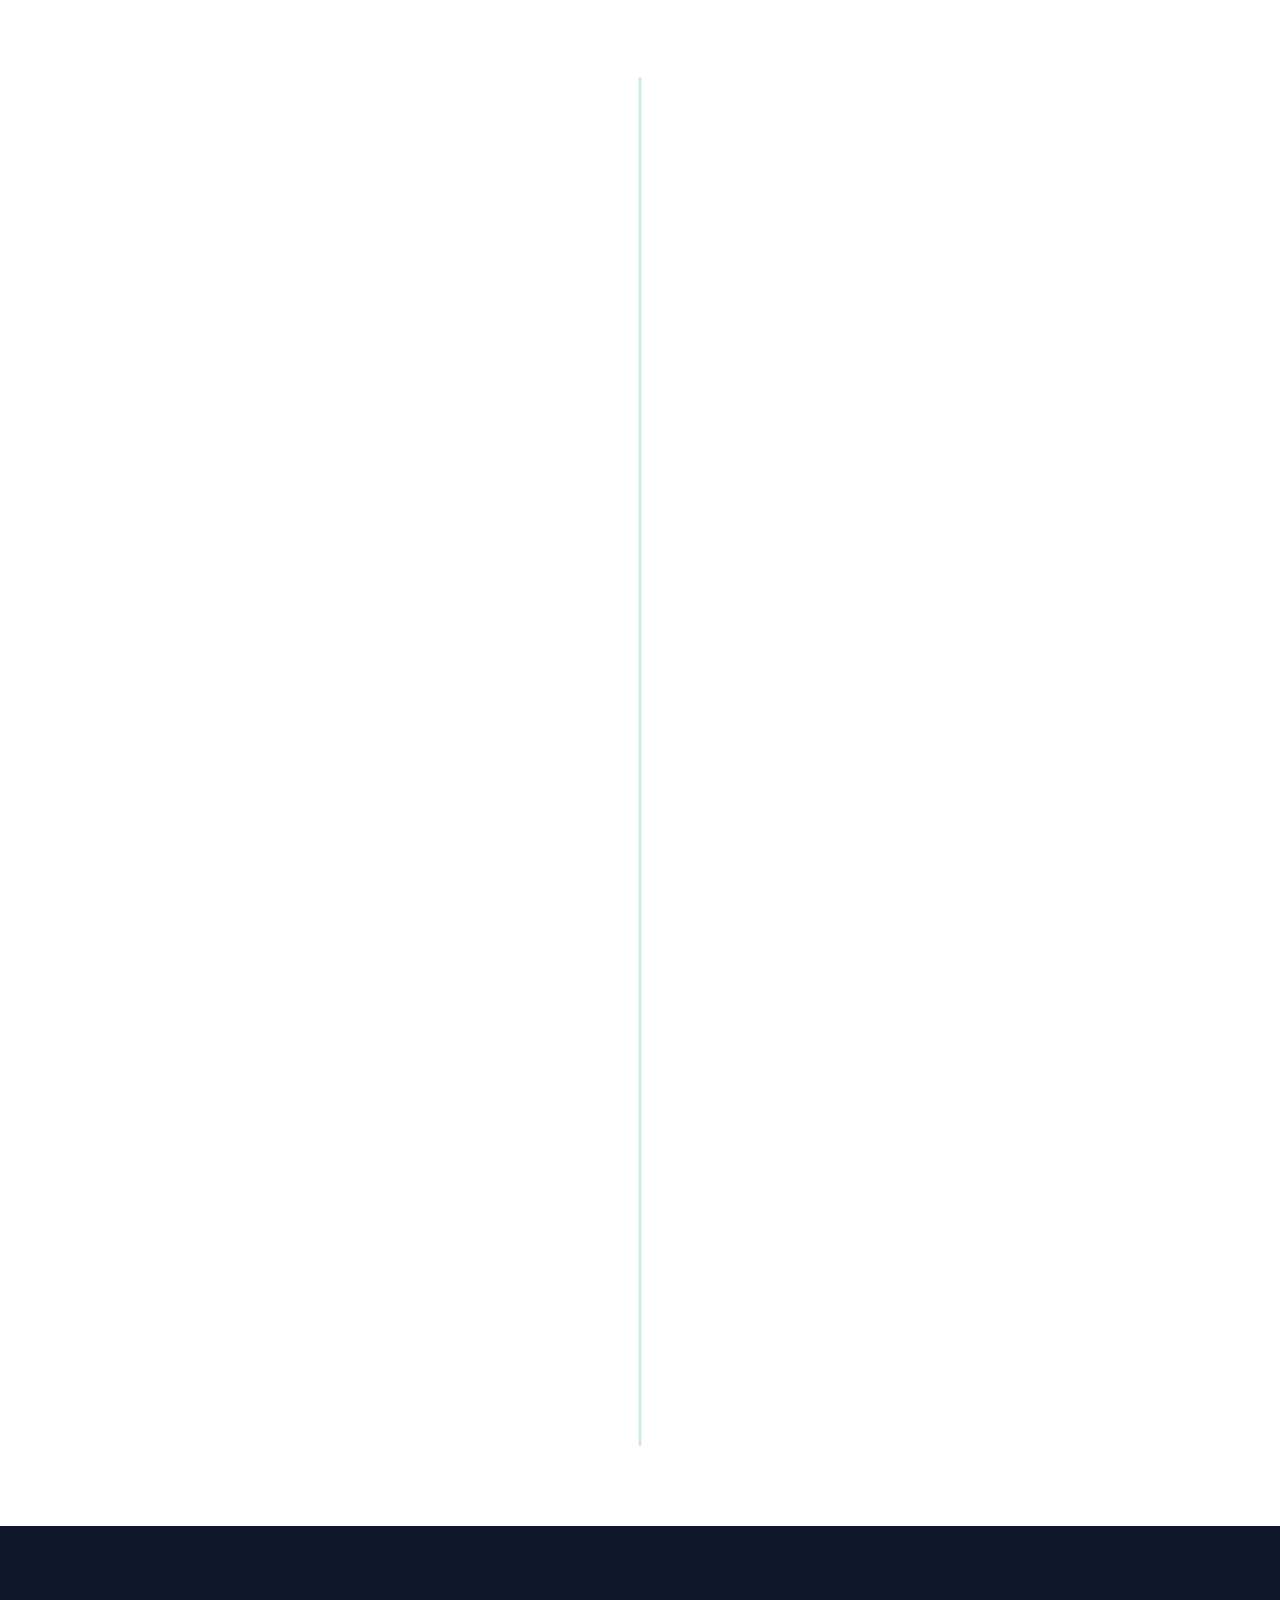
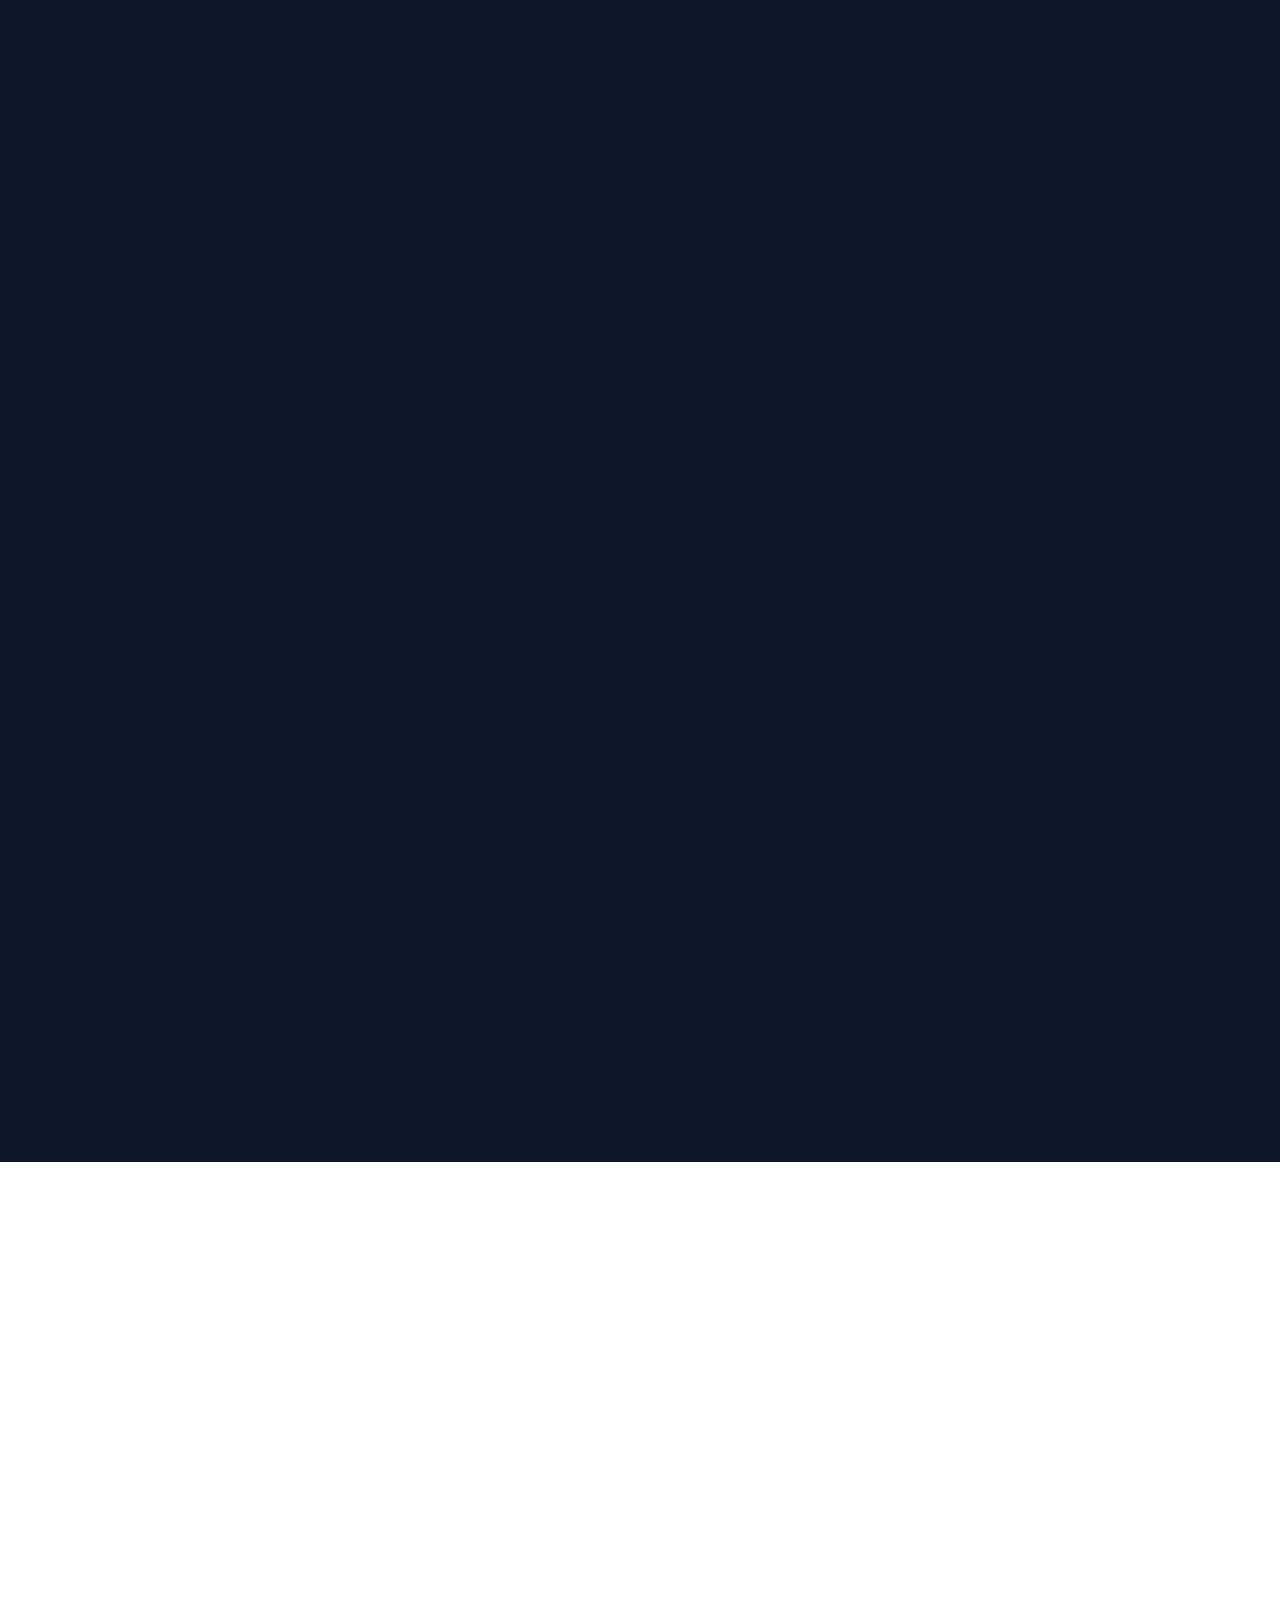
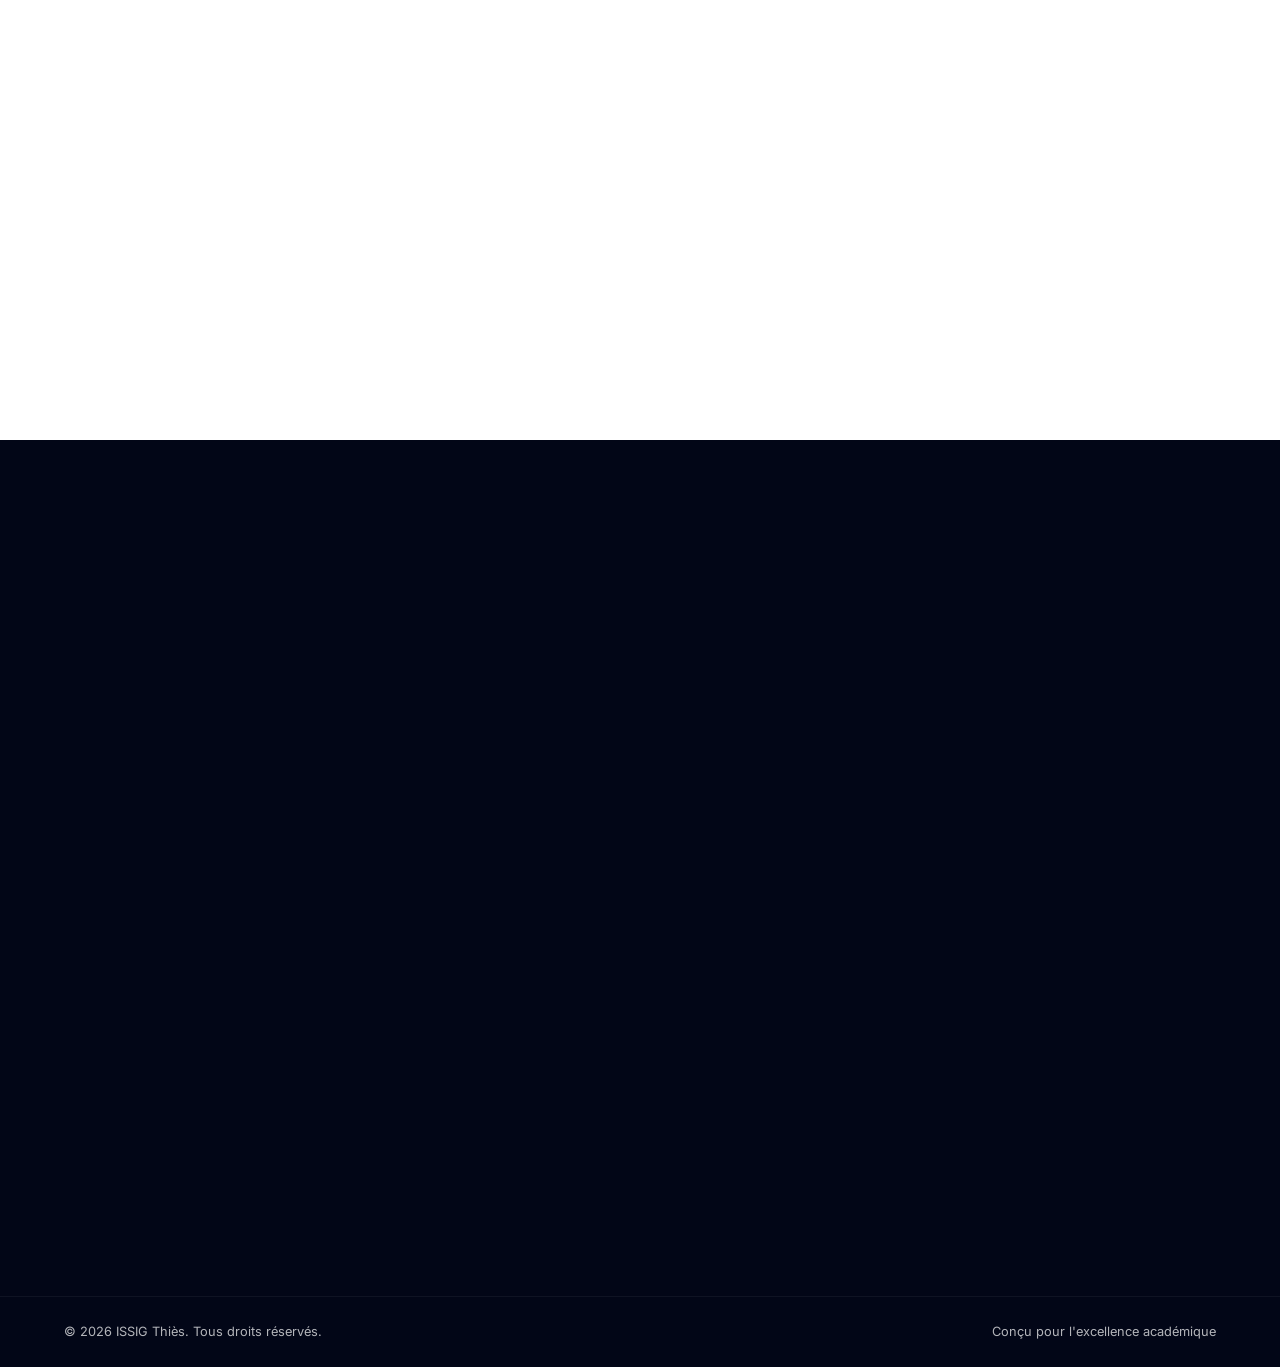
==== commit fba5b7ec: "Release v1.0.0 - First stable version of ISSIG Landing Page" ====
--- a/index.html
+++ b/index.html
@@ -20,7 +20,7 @@
   <link rel="stylesheet" href="https://cdnjs.cloudflare.com/ajax/libs/font-awesome/6.4.0/css/all.min.css">
   
   <!-- Custom CSS -->
-  <link rel="stylesheet" href="style.css">
+  <link rel="stylesheet" href="assets/css/style.css">
 </head>
 <body>
 
@@ -152,7 +152,7 @@
         <!-- IMAGE -->
         <div class="about-image scroll-reveal">
 
-            <img src="images/hero_campus_bg.png" alt="Campus ISSIG">
+            <img src="assets/images/hero_campus_bg.png">
 
             <div class="about-card">
 
@@ -974,6 +974,6 @@
   </div>
 
   <!-- Main JavaScript File -->
-  <script src="app.js"></script>
+  <script src="assets/js/app.js"></script>
 </body>
 </html>
--- a/assets/css/style.css
+++ b/assets/css/style.css
@@ -0,0 +1,2236 @@
+/* ==========================================================================
+   CHARTE GRAPHIQUE & DESIGN SYSTEM - ISSIG THIÈS
+   ========================================================================== */
+
+:root {
+  /* Palette de couleurs officielle */
+  --color-primary: #0F172A;        /* Bleu marine */
+  --color-primary-light: #1E293B;  /* Bleu ardoise */
+  --color-primary-dark: #020617;   /* Bleu très sombre */
+  --color-secondary: #16A34A;      /* Vert institutionnel */
+  --color-secondary-dark: #15803D; /* Vert sombre */
+  --color-secondary-light: #4ADE80;/* Vert clair */
+  --color-accent: #D4AF37;         /* Or */
+  --color-accent-dark: #B5942B;    /* Or sombre */
+  --color-accent-light: #FDE047;   /* Or clair */
+  --color-bg: #F8FAFC;             /* Blanc cassé */
+  --color-card-bg: #FFFFFF;        /* Blanc pur */
+  
+  /* Textes */
+  --color-text: #1E293B;           /* Texte principal */
+  --color-text-light: #64748B;     /* Texte secondaire */
+  --color-text-muted: #94A3B8;     /* Texte estompé */
+  
+  /* Typographie */
+  --font-sans: 'Inter', -apple-system, BlinkMacSystemFont, "Segoe UI", Roboto, sans-serif;
+  --font-title: 'Montserrat', var(--font-sans);
+  
+  /* Effets & Transitions */
+  --transition-smooth: all 0.4s cubic-bezier(0.16, 1, 0.3, 1);
+  --shadow-sm: 0 1px 3px rgba(0, 0, 0, 0.05), 0 1px 2px rgba(0, 0, 0, 0.03);
+  --shadow-md: 0 4px 6px -1px rgba(15, 23, 42, 0.08), 0 2px 4px -1px rgba(15, 23, 42, 0.03);
+  --shadow-lg: 0 20px 25px -5px rgba(15, 23, 42, 0.12), 0 10px 10px -5px rgba(15, 23, 42, 0.04);
+  --shadow-gold: 0 10px 30px -10px rgba(212, 175, 55, 0.25);
+  
+  /* Bordures */
+  --border-radius-sm: 6px;
+  --border-radius-md: 12px;
+  --border-radius-lg: 20px;
+  --border-radius-circle: 50%;
+  
+  /* Layout */
+  --max-width: 1280px;
+  --header-height: 90px;
+  --header-scroll-height: 75px;
+}
+
+/* ==========================================================================
+   RESET & STYLES GENERAUX
+   ========================================================================== */
+
+*, *::before, *::after {
+  box-sizing: border-box;
+  margin: 0;
+  padding: 0;
+}
+
+html {
+  scroll-behavior: smooth;
+  font-size: 16px;
+  -webkit-font-smoothing: antialiased;
+}
+
+body {
+  font-family: var(--font-sans);
+  background-color: var(--color-bg);
+  color: var(--color-text);
+  line-height: 1.6;
+  overflow-x: hidden;
+}
+
+img {
+  max-width: 100%;
+  height: auto;
+  display: block;
+}
+
+a {
+  color: inherit;
+  text-decoration: none;
+  transition: var(--transition-smooth);
+}
+
+button, input, select, textarea {
+  font-family: inherit;
+  font-size: inherit;
+  border: none;
+  outline: none;
+  background: none;
+}
+
+ul {
+  list-style: none;
+}
+
+/* Utilities */
+.container {
+  width: 90%;
+  max-width: var(--max-width);
+  margin: 0 auto;
+}
+
+.text-green { color: var(--color-secondary); }
+.text-gold { color: var(--color-accent); }
+.bg-gold { background-color: var(--color-accent); }
+.hidden { display: none !important; }
+.text-white { color: #FFFFFF !important; }
+.text-white-opacity { color: rgba(255, 255, 255, 0.8) !important; }
+
+/* Buttons */
+.btn {
+  display: inline-flex;
+  align-items: center;
+  justify-content: center;
+  gap: 10px;
+  padding: 12px 28px;
+  font-weight: 600;
+  border-radius: var(--border-radius-sm);
+  cursor: pointer;
+  transition: var(--transition-smooth);
+}
+
+.btn-primary {
+  background-color: var(--color-secondary);
+  color: #FFFFFF;
+  border: 2px solid var(--color-secondary);
+}
+
+.btn-primary:hover {
+  background-color: var(--color-secondary-dark);
+  border-color: var(--color-secondary-dark);
+  transform: translateY(-2px);
+  box-shadow: 0 4px 12px rgba(22, 163, 74, 0.3);
+}
+
+.btn-outline {
+  background-color: transparent;
+  color: #FFFFFF;
+  border: 2px solid #FFFFFF;
+}
+
+.btn-outline:hover {
+  background-color: #FFFFFF;
+  color: var(--color-primary);
+  transform: translateY(-2px);
+  box-shadow: var(--shadow-md);
+}
+
+.btn-card {
+  background-color: var(--color-primary);
+  color: #FFFFFF;
+  border: 2px solid var(--color-primary);
+  padding: 8px 20px;
+  font-size: 0.9rem;
+  width: 100%;
+  border-radius: var(--border-radius-sm);
+  margin-top: auto;
+}
+
+.btn-card:hover {
+  background-color: var(--color-secondary);
+  border-color: var(--color-secondary);
+  color: #FFFFFF;
+}
+
+.btn-large {
+  padding: 16px 36px;
+  font-size: 1.05rem;
+}
+
+.btn-block {
+  width: 100%;
+}
+
+/* Section Header Styles */
+.section-header {
+  text-align: center;
+  max-width: 700px;
+  margin: 0 auto 3.5rem auto;
+}
+
+.section-tag {
+  display: inline-block;
+  font-family: var(--font-title);
+  font-size: 0.8rem;
+  font-weight: 800;
+  letter-spacing: 2px;
+  text-transform: uppercase;
+  color: var(--color-secondary);
+  margin-bottom: 0.75rem;
+  background-color: rgba(22, 163, 74, 0.1);
+  padding: 4px 12px;
+  border-radius: 20px;
+}
+
+.section-title {
+  font-family: var(--font-title);
+  font-size: 2.25rem;
+  font-weight: 800;
+  color: var(--color-primary);
+  line-height: 1.25;
+}
+
+.section-line {
+  width: 60px;
+  height: 4px;
+  background-color: var(--color-secondary);
+  margin: 1rem auto;
+  border-radius: 2px;
+}
+
+.section-subtitle {
+  font-size: 1.05rem;
+  color: var(--color-text-light);
+}
+
+/* ==========================================================================
+   HEADER SECTION
+   ========================================================================== */
+
+.site-header {
+  position: fixed;
+  top: 0;
+  left: 0;
+  width: 100%;
+  height: var(--header-height);
+  background-color: rgba(255, 255, 255, 0.85);
+  backdrop-filter: blur(15px);
+  -webkit-backdrop-filter: blur(15px);
+  border-bottom: 1px solid rgba(15, 23, 42, 0.05);
+  z-index: 1000;
+  transition: var(--transition-smooth);
+}
+
+/* Sticky Class added via JS */
+.site-header.scrolled {
+  height: var(--header-scroll-height);
+  background-color: rgba(255, 255, 255, 0.95);
+  box-shadow: var(--shadow-md);
+}
+
+.header-container {
+  display: flex;
+  align-items: center;
+  justify-content: space-between;
+  height: 100%;
+}
+
+.logo-link {
+  display: flex;
+  align-items: center;
+}
+
+.logo-wrapper {
+  height: 60px;
+  width: 180px;
+  display: flex;
+  align-items: center;
+  transition: var(--transition-smooth);
+}
+
+.site-header.scrolled .logo-wrapper {
+  height: 50px;
+  width: 155px;
+}
+
+.issig-logo-svg {
+  height: 100%;
+  width: 100%;
+}
+
+/* Desktop Navigation */
+.main-nav {
+  display: flex;
+  align-items: center;
+}
+
+.nav-list {
+  display: flex;
+  gap: 32px;
+}
+
+.nav-link {
+  font-family: var(--font-title);
+  font-size: 0.9rem;
+  font-weight: 600;
+  color: var(--color-primary-light);
+  position: relative;
+  padding: 8px 0;
+}
+
+.nav-link:hover,
+.nav-link.active {
+  color: var(--color-secondary);
+}
+
+.nav-link::after {
+  content: '';
+  position: absolute;
+  bottom: 0;
+  left: 0;
+  width: 0;
+  height: 2px;
+  background-color: var(--color-secondary);
+  transition: var(--transition-smooth);
+}
+
+.nav-link:hover::after,
+.nav-link.active::after {
+  width: 100%;
+}
+
+.header-actions {
+  display: flex;
+  align-items: center;
+  gap: 15px;
+}
+
+.btn-header {
+  padding: 8px 20px;
+  font-size: 0.85rem;
+  border-radius: var(--border-radius-sm);
+  background-color: var(--color-secondary);
+  color: #FFFFFF;
+}
+
+/* Menu Toggle Button (Hamburger) */
+.menu-toggle {
+  display: none;
+  flex-direction: column;
+  justify-content: space-between;
+  width: 25px;
+  height: 18px;
+  cursor: pointer;
+  background: transparent;
+}
+
+.menu-toggle .bar {
+  width: 100%;
+  height: 2.5px;
+  background-color: var(--color-primary);
+  border-radius: 2px;
+  transition: var(--transition-smooth);
+}
+
+/* Hamburger animation on active state */
+.menu-toggle.active .bar:nth-child(1) {
+  transform: translateY(8px) rotate(45deg);
+}
+.menu-toggle.active .bar:nth-child(2) {
+  opacity: 0;
+}
+.menu-toggle.active .bar:nth-child(3) {
+  transform: translateY(-8px) rotate(-45deg);
+}
+
+/* Mobile Nav Overlay */
+.mobile-nav-overlay {
+  position: fixed;
+  top: var(--header-height);
+  left: 0;
+  width: 100%;
+  height: calc(100vh - var(--header-height));
+  background-color: var(--color-primary);
+  z-index: 999;
+  display: flex;
+  justify-content: center;
+  align-items: center;
+  opacity: 0;
+  visibility: hidden;
+  transition: var(--transition-smooth);
+}
+
+.site-header.scrolled ~ .mobile-nav-overlay {
+  top: var(--header-scroll-height);
+  height: calc(100vh - var(--header-scroll-height));
+}
+
+.mobile-nav-overlay.active {
+  opacity: 1;
+  visibility: visible;
+}
+
+.mobile-menu-container {
+  width: 80%;
+  text-align: center;
+  transform: translateY(30px);
+  transition: var(--transition-smooth);
+  transition-delay: 0.1s;
+}
+
+.mobile-nav-overlay.active .mobile-menu-container {
+  transform: translateY(0);
+}
+
+.mobile-nav-list {
+  display: flex;
+  flex-direction: column;
+  gap: 24px;
+}
+
+.mobile-nav-link {
+  font-family: var(--font-title);
+  font-size: 1.5rem;
+  font-weight: 700;
+  color: #FFFFFF;
+  display: inline-block;
+  padding: 10px 0;
+}
+
+.mobile-nav-link:hover,
+.mobile-nav-link.active {
+  color: var(--color-accent);
+}
+
+/* ==========================================================================
+   HERO SECTION
+   ========================================================================== */
+
+.hero-section {
+  position: relative;
+  min-height: 95vh;
+  display: flex;
+  align-items: center;
+  padding: calc(var(--header-height) + 3rem) 0 5rem 0;
+ background-image: url('../images/hero_campus_bg.png');
+  background-size: cover;
+  background-position: center;
+  background-repeat: no-repeat;
+  overflow: hidden;
+}
+
+.hero-bg-overlay {
+  position: absolute;
+  top: 0;
+  left: 0;
+  width: 100%;
+  height: 100%;
+  background: linear-gradient(135deg, rgba(15, 23, 42, 0.95) 0%, rgba(15, 23, 42, 0.65) 60%, rgba(15, 23, 42, 0.85) 100%);
+  z-index: 1;
+}
+
+.hero-container {
+  position: relative;
+  z-index: 2;
+}
+
+.hero-content {
+  max-width: 780px;
+}
+
+.hero-badge {
+  display: inline-flex;
+  align-items: center;
+  gap: 8px;
+  background-color: rgba(212, 175, 55, 0.15);
+  color: var(--color-accent-light);
+  border: 1px solid rgba(212, 175, 55, 0.3);
+  font-size: 0.85rem;
+  font-weight: 600;
+  text-transform: uppercase;
+  letter-spacing: 1px;
+  padding: 6px 16px;
+  border-radius: 30px;
+  margin-bottom: 2rem;
+}
+
+.hero-title {
+  font-family: var(--font-title);
+  font-size: 3.25rem;
+  font-weight: 900;
+  line-height: 1.15;
+  color: #FFFFFF;
+  margin-bottom: 1.5rem;
+  letter-spacing: -0.5px;
+}
+
+.hero-title span {
+  color: var(--color-accent);
+  background: linear-gradient(to right, var(--color-accent) 0%, var(--color-accent-light) 100%);
+  -webkit-background-clip: text;
+  -webkit-text-fill-color: transparent;
+}
+
+.hero-subtitle {
+  font-size: 1.25rem;
+  color: rgba(255, 255, 255, 0.85);
+  margin-bottom: 2.5rem;
+  line-height: 1.7;
+  border-left: 4px solid var(--color-secondary);
+  padding-left: 20px;
+}
+
+.hero-actions {
+  display: flex;
+  flex-wrap: wrap;
+  gap: 15px;
+}
+
+/* ==========================================================================
+   KEY FIGURES SECTION
+   ========================================================================== */
+
+.figures-section {
+  position: relative;
+  z-index: 3;
+  margin-top: -60px; /* Overlap Hero slightly */
+  padding-bottom: 5rem;
+}
+
+.figures-grid {
+  display: grid;
+  grid-template-columns: repeat(4, 1fr);
+  gap: 20px;
+}
+
+.figure-card {
+  background-color: var(--color-card-bg);
+  padding: 30px 24px;
+  border-radius: var(--border-radius-md);
+  box-shadow: var(--shadow-lg);
+  border-bottom: 4px solid var(--color-secondary);
+  text-align: center;
+  transition: var(--transition-smooth);
+}
+
+.figure-card:hover {
+  transform: translateY(-8px);
+  box-shadow: 0 22px 35px -10px rgba(15, 23, 42, 0.15);
+}
+
+.figure-icon {
+  width: 50px;
+  height: 50px;
+  border-radius: var(--border-radius-circle);
+  background-color: rgba(22, 163, 74, 0.1);
+  color: var(--color-secondary);
+  display: flex;
+  align-items: center;
+  justify-content: center;
+  font-size: 1.35rem;
+  margin: 0 auto 1.5rem auto;
+}
+
+.figure-number {
+  font-family: var(--font-title);
+  font-size: 2.5rem;
+  font-weight: 800;
+  color: var(--color-primary);
+  line-height: 1.1;
+  margin-bottom: 0.5rem;
+}
+
+.figure-label {
+  font-family: var(--font-title);
+  font-weight: 700;
+  font-size: 0.95rem;
+  color: var(--color-primary-light);
+  margin-bottom: 0.75rem;
+}
+
+.figure-desc {
+  font-size: 0.85rem;
+  color: var(--color-text-light);
+  line-height: 1.4;
+}
+
+/* ==========================================================================
+   WHY CHOOSE ISSIG SECTION
+   ========================================================================== */
+
+.why-section {
+  padding: 5rem 0;
+  background-color: #FFFFFF;
+}
+
+.why-grid {
+  display: grid;
+  grid-template-columns: repeat(auto-fit, minmax(260px, 1fr));
+  gap: 30px;
+  margin-top: 2rem;
+}
+
+.why-card {
+  position: relative;
+  background-color: var(--color-bg);
+  padding: 40px 30px;
+  border-radius: var(--border-radius-md);
+  transition: var(--transition-smooth);
+  border: 1px solid rgba(15, 23, 42, 0.05);
+  overflow: hidden;
+}
+
+.why-card:hover {
+  background-color: var(--color-primary);
+  color: #FFFFFF;
+  transform: translateY(-5px);
+  box-shadow: var(--shadow-lg);
+}
+
+.why-card-icon {
+  font-size: 2.25rem;
+  color: var(--color-secondary);
+  margin-bottom: 1.5rem;
+  transition: var(--transition-smooth);
+}
+
+.why-card:hover .why-card-icon {
+  color: var(--color-accent-light);
+  transform: scale(1.1);
+}
+
+.why-card-title {
+  font-family: var(--font-title);
+  font-size: 1.25rem;
+  font-weight: 700;
+  margin-bottom: 1rem;
+  color: var(--color-primary);
+  transition: var(--transition-smooth);
+}
+
+.why-card:hover .why-card-title {
+  color: #FFFFFF;
+}
+
+.why-card-text {
+  font-size: 0.95rem;
+  color: var(--color-text-light);
+  line-height: 1.6;
+  transition: var(--transition-smooth);
+}
+
+.why-card:hover .why-card-text {
+  color: rgba(255, 255, 255, 0.85);
+}
+
+/* Shiny gold triangle in the top right corner */
+.why-card-gold-corner {
+  position: absolute;
+  top: -15px;
+  right: -15px;
+  width: 30px;
+  height: 30px;
+  background-color: var(--color-accent);
+  transform: rotate(45deg);
+  opacity: 0;
+  transition: var(--transition-smooth);
+}
+
+.why-card:hover .why-card-gold-corner {
+  opacity: 1;
+}
+
+/* ==========================================================================
+   FORMATIONS (PROGRAMMES) SECTION
+   ========================================================================== */
+
+.formations-section {
+  padding: 5rem 0;
+  background-color: var(--color-bg);
+}
+
+.tab-container {
+  display: flex;
+  justify-content: center;
+  gap: 15px;
+  margin-bottom: 3rem;
+}
+
+.tab-btn {
+  font-family: var(--font-title);
+  font-weight: 700;
+  padding: 14px 28px;
+  background-color: var(--color-card-bg);
+  color: var(--color-primary-light);
+  border-radius: var(--border-radius-sm);
+  box-shadow: var(--shadow-sm);
+  cursor: pointer;
+  display: flex;
+  align-items: center;
+  gap: 10px;
+  transition: var(--transition-smooth);
+  border: 2px solid transparent;
+}
+
+.tab-btn:hover {
+  color: var(--color-secondary);
+  transform: translateY(-2px);
+  box-shadow: var(--shadow-md);
+}
+
+.tab-btn.active {
+  background-color: var(--color-secondary);
+  color: #FFFFFF;
+  box-shadow: 0 4px 12px rgba(22, 163, 74, 0.25);
+}
+
+/* Tab Content */
+.tab-content {
+  display: none;
+  opacity: 0;
+  transform: translateY(15px);
+  transition: opacity 0.5s ease, transform 0.5s ease;
+}
+
+.tab-content.active {
+  display: block;
+  opacity: 1;
+  transform: translateY(0);
+}
+
+.programs-grid {
+  display: grid;
+  grid-template-columns: repeat(auto-fit, minmax(270px, 1fr));
+  gap: 25px;
+}
+
+.program-card {
+  background-color: var(--color-card-bg);
+  padding: 35px 28px;
+  border-radius: var(--border-radius-md);
+  box-shadow: var(--shadow-md);
+  display: flex;
+  flex-direction: column;
+  position: relative;
+  overflow: hidden;
+  transition: var(--transition-smooth);
+  border-top: 4px solid var(--color-primary);
+}
+
+.program-card:hover {
+  transform: translateY(-6px);
+  box-shadow: var(--shadow-lg);
+  border-top-color: var(--color-accent);
+}
+
+.program-badge {
+  position: absolute;
+  top: 15px;
+  right: 15px;
+  background-color: var(--color-bg);
+  color: var(--color-primary-light);
+  font-size: 0.75rem;
+  font-weight: 700;
+  padding: 4px 10px;
+  border-radius: var(--border-radius-sm);
+  text-transform: uppercase;
+}
+
+.program-icon {
+  font-size: 2rem;
+  color: var(--color-secondary);
+  margin-bottom: 1.5rem;
+}
+
+.program-title {
+  font-family: var(--font-title);
+  font-size: 1.15rem;
+  font-weight: 800;
+  color: var(--color-primary);
+  margin-bottom: 0.85rem;
+}
+
+.program-text {
+  font-size: 0.9rem;
+  color: var(--color-text-light);
+  margin-bottom: 1.5rem;
+  line-height: 1.5;
+}
+
+.program-details {
+  margin-bottom: 2rem;
+  display: flex;
+  flex-direction: column;
+  gap: 10px;
+}
+
+.program-details li {
+  font-size: 0.85rem;
+  font-weight: 500;
+  display: flex;
+  align-items: center;
+  gap: 8px;
+  color: var(--color-text);
+}
+
+/* ==========================================================================
+   PARCOURS ETUDIANT (TIMELINE)
+   ========================================================================== */
+
+.timeline-section {
+  padding: 5rem 0;
+  background-color: #FFFFFF;
+}
+
+.timeline {
+  position: relative;
+  max-width: 800px;
+  margin: 3rem auto 0 auto;
+  padding: 20px 0;
+}
+
+/* Vertical center line */
+.timeline::before {
+  content: '';
+  position: absolute;
+  top: 0;
+  bottom: 0;
+  left: 50%;
+  width: 3px;
+  background-color: rgba(22, 163, 74, 0.2);
+  transform: translateX(-50%);
+}
+
+.timeline-item {
+  position: relative;
+  width: 50%;
+  padding: 10px 40px;
+  margin-bottom: 2rem;
+}
+
+/* Alternating columns */
+.timeline-item:nth-child(odd) {
+  left: 0;
+  text-align: right;
+}
+
+.timeline-item:nth-child(even) {
+  left: 50%;
+  text-align: left;
+}
+
+.timeline-dot {
+  position: absolute;
+  top: 15px;
+  width: 34px;
+  height: 34px;
+  border-radius: var(--border-radius-circle);
+  background-color: var(--color-secondary);
+  color: #FFFFFF;
+  font-family: var(--font-title);
+  font-weight: 700;
+  font-size: 1rem;
+  display: flex;
+  align-items: center;
+  justify-content: center;
+  z-index: 1;
+  box-shadow: 0 0 0 6px rgba(22, 163, 74, 0.15);
+}
+
+.timeline-item:nth-child(odd) .timeline-dot {
+  right: -17px;
+}
+
+.timeline-item:nth-child(even) .timeline-dot {
+  left: -17px;
+}
+
+.timeline-content {
+  background-color: var(--color-bg);
+  padding: 25px 30px;
+  border-radius: var(--border-radius-md);
+  box-shadow: var(--shadow-sm);
+  transition: var(--transition-smooth);
+  border: 1px solid rgba(15, 23, 42, 0.03);
+}
+
+.timeline-item:hover .timeline-content {
+  box-shadow: var(--shadow-md);
+  transform: translateY(-2px);
+  background-color: var(--color-card-bg);
+  border-left: 4px solid var(--color-accent);
+}
+
+.timeline-item:nth-child(odd):hover .timeline-content {
+  border-left: none;
+  border-right: 4px solid var(--color-accent);
+}
+
+.timeline-title {
+  font-family: var(--font-title);
+  font-size: 1.1rem;
+  font-weight: 700;
+  color: var(--color-primary);
+  margin-bottom: 0.5rem;
+}
+
+.timeline-text {
+  font-size: 0.9rem;
+  color: var(--color-text-light);
+  line-height: 1.6;
+}
+
+/* ==========================================================================
+   ADMISSION SECTION
+   ========================================================================== */
+
+.admission-section {
+  padding: 5rem 0 6rem 0;
+  background-color: var(--color-primary);
+  color: #FFFFFF;
+  position: relative;
+}
+
+.admission-grid {
+  display: grid;
+  grid-template-columns: 1fr 1fr;
+  gap: 40px;
+  margin-top: 2rem;
+}
+
+.admission-col {
+  display: flex;
+  flex-direction: column;
+  gap: 30px;
+}
+
+.admission-card {
+  background-color: rgba(255, 255, 255, 0.05);
+  border: 1px solid rgba(255, 255, 255, 0.1);
+  backdrop-filter: blur(5px);
+  -webkit-backdrop-filter: blur(5px);
+  padding: 35px;
+  border-radius: var(--border-radius-md);
+}
+
+.admission-card-title {
+  font-family: var(--font-title);
+  font-size: 1.25rem;
+  font-weight: 700;
+  color: #FFFFFF;
+  margin-bottom: 1.5rem;
+  display: flex;
+  align-items: center;
+  gap: 12px;
+}
+
+.admission-card-title i {
+  color: var(--color-accent);
+}
+
+.admission-list {
+  display: flex;
+  flex-direction: column;
+  gap: 15px;
+}
+
+.admission-list li {
+  font-size: 0.95rem;
+  line-height: 1.6;
+  color: rgba(255, 255, 255, 0.85);
+}
+
+.admission-list li strong {
+  color: #FFFFFF;
+}
+
+.admission-text {
+  font-size: 0.95rem;
+  line-height: 1.6;
+  color: rgba(255, 255, 255, 0.85);
+  margin-bottom: 1.5rem;
+}
+
+/* Small Sub-Timeline for Calendar */
+.admission-timeline {
+  display: flex;
+  flex-direction: column;
+  gap: 20px;
+  position: relative;
+  padding-left: 20px;
+}
+
+.admission-timeline::before {
+  content: '';
+  position: absolute;
+  top: 5px;
+  bottom: 5px;
+  left: 0;
+  width: 2px;
+  background-color: rgba(255, 255, 255, 0.2);
+}
+
+.admission-timeline li {
+  position: relative;
+  display: flex;
+  flex-direction: column;
+}
+
+.admission-timeline li::before {
+  content: '';
+  position: absolute;
+  left: -24px;
+  top: 5px;
+  width: 10px;
+  height: 10px;
+  border-radius: var(--border-radius-circle);
+  background-color: var(--color-accent);
+}
+
+.timeline-date {
+  font-family: var(--font-title);
+  font-size: 0.85rem;
+  font-weight: 700;
+  color: var(--color-accent);
+  text-transform: uppercase;
+}
+
+.timeline-event {
+  font-size: 0.95rem;
+  color: rgba(255, 255, 255, 0.9);
+}
+
+.admission-footer {
+  text-align: center;
+  margin-top: 4rem;
+}
+
+/* ==========================================================================
+   ACTUALITES SECTION (BLOG)
+   ========================================================================== */
+
+.blog-section {
+  padding: 5rem 0;
+  background-color: #FFFFFF;
+}
+
+.blog-grid {
+  display: grid;
+  grid-template-columns: repeat(auto-fit, minmax(320px, 1fr));
+  gap: 30px;
+  margin-top: 2rem;
+}
+
+.blog-card {
+  background-color: var(--color-bg);
+  border-radius: var(--border-radius-md);
+  overflow: hidden;
+  box-shadow: var(--shadow-sm);
+  transition: var(--transition-smooth);
+  border: 1px solid rgba(15, 23, 42, 0.04);
+  display: flex;
+  flex-direction: column;
+}
+
+.blog-card:hover {
+  transform: translateY(-5px);
+  box-shadow: var(--shadow-lg);
+}
+
+.blog-image-wrapper {
+  position: relative;
+  height: 200px;
+  overflow: hidden;
+}
+
+.blog-category-badge {
+  position: absolute;
+  top: 15px;
+  left: 15px;
+  background-color: var(--color-secondary);
+  color: #FFFFFF;
+  font-size: 0.75rem;
+  font-weight: 700;
+  padding: 4px 12px;
+  border-radius: 20px;
+  z-index: 2;
+  text-transform: uppercase;
+}
+
+.blog-placeholder-img {
+  width: 100%;
+  height: 100%;
+  display: flex;
+  align-items: center;
+  justify-content: center;
+  color: rgba(255, 255, 255, 0.25);
+  font-size: 4rem;
+  transition: var(--transition-smooth);
+}
+
+.blog-card:hover .blog-placeholder-img {
+  transform: scale(1.05);
+  color: rgba(255, 255, 255, 0.4);
+}
+
+.blog-content {
+  padding: 24px;
+  display: flex;
+  flex-direction: column;
+  flex-grow: 1;
+}
+
+.blog-meta {
+  display: flex;
+  gap: 15px;
+  font-size: 0.8rem;
+  color: var(--color-text-light);
+  margin-bottom: 0.75rem;
+}
+
+.blog-meta span {
+  display: flex;
+  align-items: center;
+  gap: 5px;
+}
+
+.blog-title {
+  font-family: var(--font-title);
+  font-size: 1.2rem;
+  font-weight: 800;
+  color: var(--color-primary);
+  margin-bottom: 0.75rem;
+  line-height: 1.4;
+}
+
+.blog-title a:hover {
+  color: var(--color-secondary);
+}
+
+.blog-excerpt {
+  font-size: 0.9rem;
+  color: var(--color-text-light);
+  line-height: 1.6;
+  margin-bottom: 1.5rem;
+}
+
+.blog-more-link {
+  font-family: var(--font-title);
+  font-size: 0.85rem;
+  font-weight: 700;
+  color: var(--color-secondary);
+  display: inline-flex;
+  align-items: center;
+  gap: 6px;
+  margin-top: auto;
+}
+
+.blog-more-link:hover {
+  color: var(--color-primary);
+}
+
+/* ==========================================================================
+   FOOTER SECTION (PREMIUM)
+   ========================================================================== */
+
+.site-footer {
+  background-color: var(--color-primary-dark);
+  color: rgba(255, 255, 255, 0.7);
+  padding: 5rem 0 0 0;
+  font-size: 0.9rem;
+}
+
+.footer-top {
+  padding-bottom: 3rem;
+}
+
+.footer-grid {
+  display: grid;
+  grid-template-columns: 2fr 1fr 1.5fr 1.5fr;
+  gap: 40px;
+}
+
+.footer-logo-wrapper {
+  margin-bottom: 1.5rem;
+}
+
+.footer-about {
+  line-height: 1.7;
+  margin-bottom: 1.5rem;
+}
+
+.social-links {
+  display: flex;
+  gap: 12px;
+}
+
+.social-links a {
+  width: 36px;
+  height: 36px;
+  border-radius: var(--border-radius-circle);
+  background-color: rgba(255, 255, 255, 0.05);
+  color: #FFFFFF;
+  display: flex;
+  align-items: center;
+  justify-content: center;
+  transition: var(--transition-smooth);
+  border: 1px solid rgba(255, 255, 255, 0.1);
+}
+
+.social-links a:hover {
+  background-color: var(--color-secondary);
+  border-color: var(--color-secondary);
+  transform: translateY(-3px);
+}
+
+.footer-col-title {
+  font-family: var(--font-title);
+  font-size: 1.1rem;
+  font-weight: 700;
+  color: #FFFFFF;
+  margin-bottom: 1.5rem;
+  position: relative;
+  padding-bottom: 10px;
+}
+
+.footer-col-title::after {
+  content: '';
+  position: absolute;
+  bottom: 0;
+  left: 0;
+  width: 30px;
+  height: 2px;
+  background-color: var(--color-secondary);
+}
+
+.footer-links {
+  display: flex;
+  flex-direction: column;
+  gap: 12px;
+}
+
+.footer-links a {
+  color: rgba(255, 255, 255, 0.7);
+  display: inline-flex;
+  align-items: center;
+  gap: 8px;
+}
+
+.footer-links a:hover {
+  color: var(--color-secondary-light);
+  transform: translateX(4px);
+}
+
+.footer-contact-list {
+  display: flex;
+  flex-direction: column;
+  gap: 20px;
+}
+
+.footer-contact-list li {
+  display: flex;
+  align-items: flex-start;
+  gap: 15px;
+}
+
+.contact-icon {
+  font-size: 1.2rem;
+  color: var(--color-secondary-light);
+  margin-top: 3px;
+}
+
+.contact-text span {
+  display: block;
+  font-size: 0.75rem;
+  text-transform: uppercase;
+  color: var(--color-text-muted);
+  letter-spacing: 0.5px;
+}
+
+.contact-text strong {
+  font-size: 0.95rem;
+  color: #FFFFFF;
+}
+
+.contact-text strong a:hover {
+  color: var(--color-secondary-light);
+}
+
+/* Newsletter Form */
+.newsletter-form {
+  display: flex;
+  background-color: rgba(255, 255, 255, 0.05);
+  border: 1px solid rgba(255, 255, 255, 0.1);
+  border-radius: var(--border-radius-sm);
+  padding: 4px;
+  transition: var(--transition-smooth);
+}
+
+.newsletter-form:focus-within {
+  border-color: var(--color-secondary);
+  background-color: rgba(255, 255, 255, 0.08);
+}
+
+.newsletter-form input {
+  flex-grow: 1;
+  padding: 10px 14px;
+  color: #FFFFFF;
+  font-size: 0.85rem;
+}
+
+.newsletter-form input::placeholder {
+  color: var(--color-text-muted);
+}
+
+.newsletter-form button {
+  width: 40px;
+  height: 40px;
+  border-radius: var(--border-radius-sm);
+  background-color: var(--color-secondary);
+  color: #FFFFFF;
+  cursor: pointer;
+  display: flex;
+  align-items: center;
+  justify-content: center;
+  transition: var(--transition-smooth);
+}
+
+.newsletter-form button:hover {
+  background-color: var(--color-secondary-dark);
+}
+
+.newsletter-msg {
+  font-size: 0.8rem;
+  margin-top: 8px;
+  transition: var(--transition-smooth);
+}
+
+/* Maps widget style */
+.footer-map-container {
+  border-top: 1px solid rgba(255, 255, 255, 0.08);
+  padding: 2rem 0 3rem 0;
+}
+
+.map-wrapper {
+  border-radius: var(--border-radius-md);
+  overflow: hidden;
+  box-shadow: var(--shadow-lg);
+  border: 2px solid rgba(255, 255, 255, 0.1);
+  filter: grayscale(40%) contrast(110%);
+  transition: var(--transition-smooth);
+}
+
+.map-wrapper:hover {
+  filter: none;
+  border-color: var(--color-secondary);
+}
+
+/* Footer Bottom styles */
+.footer-bottom {
+  background-color: var(--color-primary-dark);
+  border-top: 1px solid rgba(255, 255, 255, 0.05);
+  padding: 25px 0;
+  font-size: 0.8rem;
+}
+
+.footer-bottom-container {
+  display: flex;
+  justify-content: space-between;
+  align-items: center;
+}
+
+/* ==========================================================================
+   ADMISSION MODAL (POPUP)
+   ========================================================================== */
+
+.modal-overlay {
+  position: fixed;
+  top: 0;
+  left: 0;
+  width: 100%;
+  height: 100%;
+  background-color: rgba(2, 6, 17, 0.7);
+  backdrop-filter: blur(8px);
+  -webkit-backdrop-filter: blur(8px);
+  z-index: 2000;
+  display: flex;
+  align-items: center;
+  justify-content: center;
+  opacity: 0;
+  visibility: hidden;
+  transition: var(--transition-smooth);
+}
+
+.modal-overlay.active {
+  opacity: 1;
+  visibility: visible;
+}
+
+.modal-box {
+  background-color: var(--color-card-bg);
+  width: 90%;
+  max-width: 680px;
+  max-height: 90vh;
+  border-radius: var(--border-radius-lg);
+  box-shadow: 0 25px 50px -12px rgba(0, 0, 0, 0.25);
+  padding: 40px;
+  position: relative;
+  overflow-y: auto;
+  transform: scale(0.9);
+  transition: var(--transition-smooth);
+  border: 1px solid rgba(15, 23, 42, 0.05);
+}
+
+.modal-overlay.active .modal-box {
+  transform: scale(1);
+}
+
+.modal-close {
+  position: absolute;
+  top: 20px;
+  right: 20px;
+  font-size: 2rem;
+  color: var(--color-text-light);
+  cursor: pointer;
+  line-height: 1;
+  transition: var(--transition-smooth);
+}
+
+.modal-close:hover {
+  color: var(--color-primary);
+  transform: rotate(90deg);
+}
+
+.modal-header {
+  text-align: center;
+  margin-bottom: 2rem;
+}
+
+.modal-icon {
+  width: 60px;
+  height: 60px;
+  border-radius: var(--border-radius-circle);
+  background-color: rgba(22, 163, 74, 0.1);
+  color: var(--color-secondary);
+  display: flex;
+  align-items: center;
+  justify-content: center;
+  font-size: 1.75rem;
+  margin: 0 auto 1rem auto;
+}
+
+.modal-title {
+  font-family: var(--font-title);
+  font-size: 1.75rem;
+  font-weight: 800;
+  color: var(--color-primary);
+}
+
+.modal-subtitle {
+  font-size: 0.9rem;
+  color: var(--color-text-light);
+}
+
+/* Modal Form Styles */
+.modal-form {
+  display: flex;
+  flex-direction: column;
+  gap: 20px;
+}
+
+.form-row {
+  display: grid;
+  grid-template-columns: 1fr 1fr;
+  gap: 20px;
+}
+
+.form-group {
+  display: flex;
+  flex-direction: column;
+  gap: 8px;
+}
+
+.form-group label {
+  font-size: 0.85rem;
+  font-weight: 600;
+  color: var(--color-primary-light);
+}
+
+.form-group label .required {
+  color: #EF4444;
+}
+
+.form-group input,
+.form-group select,
+.form-group textarea {
+  width: 100%;
+  padding: 12px 16px;
+  border-radius: var(--border-radius-sm);
+  background-color: var(--color-bg);
+  border: 1px solid rgba(15, 23, 42, 0.1);
+  font-size: 0.9rem;
+  color: var(--color-primary-light);
+  transition: var(--transition-smooth);
+}
+
+.form-group input:focus,
+.form-group select:focus,
+.form-group textarea:focus {
+  border-color: var(--color-secondary);
+  background-color: #FFFFFF;
+  box-shadow: 0 0 0 4px rgba(22, 163, 74, 0.1);
+}
+
+.form-group select {
+  cursor: pointer;
+  appearance: none;
+  -webkit-appearance: none;
+  background-image: url("data:image/svg+xml,%3Csvg xmlns='http://www.w3.org/2000/svg' fill='none' viewBox='0 0 24 24' stroke='%23475569'%3E%3Cpath stroke-linecap='round' stroke-linejoin='round' stroke-width='2' d='M19 9l-7 7-7-7'/%3E%3C/svg%3E");
+  background-repeat: no-repeat;
+  background-position: right 16px center;
+  background-size: 16px;
+  padding-right: 40px;
+}
+
+/* Spinner for button */
+.btn-spinner {
+  display: inline-flex;
+  align-items: center;
+  gap: 8px;
+}
+
+/* Success panel style */
+.modal-success {
+  text-align: center;
+  padding: 30px 10px;
+  display: flex;
+  flex-direction: column;
+  align-items: center;
+  gap: 20px;
+}
+
+.success-icon {
+  width: 80px;
+  height: 80px;
+  background-color: rgba(22, 163, 74, 0.1);
+  color: var(--color-secondary);
+  border-radius: var(--border-radius-circle);
+  display: flex;
+  align-items: center;
+  justify-content: center;
+  font-size: 3rem;
+  margin-bottom: 1rem;
+  animation: scaleUp 0.5s cubic-bezier(0.175, 0.885, 0.32, 1.275);
+}
+
+.success-title {
+  font-family: var(--font-title);
+  font-size: 1.5rem;
+  font-weight: 800;
+  color: var(--color-primary);
+}
+
+.success-text {
+  font-size: 0.95rem;
+  color: var(--color-text-light);
+  line-height: 1.6;
+  max-width: 480px;
+}
+
+@keyframes scaleUp {
+  0% { transform: scale(0.5); opacity: 0; }
+  100% { transform: scale(1); opacity: 1; }
+}
+
+/* ==========================================================================
+   SCROLL REVEAL & ANIMATIONS
+   ========================================================================== */
+
+.scroll-reveal {
+  opacity: 0;
+  transform: translateY(30px);
+  transition: opacity 0.8s cubic-bezier(0.16, 1, 0.3, 1), transform 0.8s cubic-bezier(0.16, 1, 0.3, 1);
+}
+
+.scroll-reveal.active {
+  opacity: 1;
+  transform: translateY(0);
+}
+
+/* ==========================================================================
+   MEDIA QUERIES (RESPONSIVITY)
+   ========================================================================== */
+
+/* Large screens and desktops */
+@media (max-width: 1024px) {
+  :root {
+    --header-height: 80px;
+  }
+  
+  .hero-title {
+    font-size: 2.75rem;
+  }
+  
+  .figures-grid {
+    grid-template-columns: repeat(2, 1fr);
+    margin-top: -40px;
+  }
+  
+  .footer-grid {
+    grid-template-columns: repeat(2, 1fr);
+    gap: 30px;
+  }
+}
+
+/* Tablets and ipads */
+@media (max-width: 768px) {
+  .main-nav {
+    display: none;
+  }
+  
+  .menu-toggle {
+    display: flex;
+  }
+  
+  .hero-section {
+    min-height: auto;
+    padding: calc(var(--header-height) + 2rem) 0 4rem 0;
+  }
+  
+  .hero-title {
+    font-size: 2.25rem;
+  }
+  
+  .hero-subtitle {
+    font-size: 1.1rem;
+    margin-bottom: 2rem;
+  }
+  
+  .section-title {
+    font-size: 1.85rem;
+  }
+  
+  /* Timeline Responsive */
+  .timeline::before {
+    left: 20px;
+  }
+  
+  .timeline-item {
+    width: 100%;
+    padding-left: 50px;
+    padding-right: 0;
+    text-align: left !important;
+  }
+  
+  .timeline-item:nth-child(even) {
+    left: 0;
+  }
+  
+  .timeline-dot {
+    left: 3px !important;
+    right: auto !important;
+  }
+  
+  .timeline-item:nth-child(odd):hover .timeline-content {
+    border-right: none;
+    border-left: 4px solid var(--color-accent);
+  }
+  
+  .admission-grid {
+    grid-template-columns: 1fr;
+    gap: 20px;
+  }
+  
+  .form-row {
+    grid-template-columns: 1fr;
+    gap: 15px;
+  }
+  
+  .modal-box {
+    padding: 25px;
+  }
+  /* ===========================
+   ABOUT SECTION RESPONSIVE
+=========================== */
+
+.about-container{
+    grid-template-columns:1fr;
+    gap:50px;
+}
+
+.about-image{
+    order:2;
+}
+
+.about-content{
+    order:1;
+    text-align:center;
+}
+
+.section-badge{
+    margin:0 auto 20px;
+}
+
+.about-content h2{
+    font-size:2.3rem;
+    line-height:1.25;
+    max-width:100%;
+    margin:0 auto 25px;
+}
+
+.about-description{
+    font-size:1rem;
+    max-width:100%;
+    margin:0 auto 35px;
+}
+
+.features-grid{
+    grid-template-columns:1fr;
+    gap:20px;
+}
+
+.about-btn{
+    width:100%;
+}
+
+.about-card{
+    position:relative;
+    right:auto;
+    bottom:auto;
+    margin:-70px auto 0;
+    max-width:280px;
+}
+.about-content{
+    text-align:center;
+    align-items:center;
+}
+
+.about-description{
+    text-align:center;
+}
+  .about-content h2{
+    font-size: clamp(1.9rem, 6vw, 3.8rem);
+    line-height: 1.2;
+}
+}
+  
+
+/* Small smartphones */
+@media (max-width: 480px) {
+  :root {
+    --header-height: 70px;
+  }
+  
+  .hero-title {
+    font-size: 1.85rem;
+  }
+  
+  .hero-actions {
+    flex-direction: column;
+    width: 100%;
+  }
+  
+  .hero-actions .btn {
+    width: 100%;
+  }
+  
+  .figures-grid {
+    grid-template-columns: 1fr;
+  }
+  
+  .tab-container {
+    flex-direction: column;
+    gap: 8px;
+    width: 100%;
+  }
+  
+  .tab-btn {
+    width: 100%;
+    justify-content: center;
+  }
+  
+  .footer-grid {
+    grid-template-columns: 1fr;
+    gap: 30px;
+  }
+  
+  .footer-bottom-container {
+    flex-direction: column;
+    gap: 10px;
+    text-align: center;
+  }
+ 
+}.about-content h2{
+    font-size: clamp(1.9rem, 6vw, 3.8rem);
+    line-height: 1.2;
+}
+
+
+/* ===================================
+   ABOUT SECTION
+=================================== */
+
+.about-section{
+    padding:120px 0;
+    background:#f8fafc;
+}
+
+.about-container{
+    display:grid;
+    grid-template-columns:45% 55%;
+    gap:60px;
+    align-items:center;
+}
+
+
+/* ===========================
+   IMAGE
+=========================== */
+
+.about-image{
+    position:relative;
+}
+
+.about-image img{
+    width:100%;
+    display:block;
+    border-radius:28px;
+    object-fit:cover;
+
+    box-shadow:0 30px 70px rgba(15,23,42,.18);
+
+    transition:transform .6s ease;
+}
+
+.about-image:hover img{
+    transform:scale(1.03);
+}
+
+/* ===========================
+   EXPERIENCE CARD
+=========================== */
+
+.about-card{
+
+    position:absolute;
+
+    right:-30px;
+
+    bottom:-35px;
+
+    width:240px;
+
+    background:rgba(255,255,255,.92);
+
+    backdrop-filter:blur(18px);
+    -webkit-backdrop-filter:blur(18px);
+
+    border:1px solid rgba(255,255,255,.65);
+
+    border-radius:26px;
+
+    padding:28px;
+
+    text-align:center;
+
+    box-shadow:
+    0 25px 60px rgba(15,23,42,.18);
+
+    transition:.35s;
+}
+
+.about-card:hover{
+
+    transform:translateY(-8px);
+
+    box-shadow:
+    0 35px 70px rgba(15,23,42,.22);
+
+}
+
+.card-icon{
+
+    width:74px;
+    height:74px;
+
+    margin:auto auto 18px;
+
+    border-radius:50%;
+
+    display:flex;
+    align-items:center;
+    justify-content:center;
+
+    background:#e8f8ef;
+
+    color:#16a34a;
+
+    font-size:32px;
+}
+
+.about-card h2{
+
+    font-size:54px;
+
+    color:#16a34a;
+
+    line-height:1;
+
+    margin-bottom:10px;
+}
+
+.about-card h4{
+
+    font-size:22px;
+
+    color:#0f172a;
+
+    margin-bottom:8px;
+}
+
+.about-card p{
+
+    color:#64748b;
+
+    font-size:15px;
+
+    margin:0;
+}
+/* ===================================
+   ABOUT CONTENT
+=================================== */
+
+.about-content{
+    flex:1;
+    display:flex;
+    flex-direction:column;
+    justify-content:center;
+}
+
+
+.section-badge{
+    display:inline-flex;
+    align-items:center;
+    gap:10px;
+
+    width:max-content;
+
+    padding:12px 22px;
+
+    background:#DCFCE7;
+
+    color:#15803D;
+
+    border-radius:999px;
+
+    font-size:15px;
+    font-weight:700;
+
+    letter-spacing:.5px;
+
+    margin-bottom:28px;
+}
+
+.section-badge i{
+    font-size:16px;
+}
+
+.about-content h2{
+    font-size:48px !important;
+    line-height:1.15 !important;
+    font-weight:800 !important;
+    color:#0f172a !important;
+    margin:20px 0 25px !important;
+    letter-spacing:-1px !important;
+    max-width:100% !important;
+    width:100% !important;
+}
+
+
+.about-description{
+    width:100%;
+    max-width:none;
+}
+
+
+.about-description{
+
+    font-size:19px;
+
+    line-height:1.9;
+
+    color:#475569;
+
+    margin-bottom:42px;
+
+    max-width:640px;
+}
+
+/* ===========================
+   BUTTON
+=========================== */
+
+.about-btn{
+
+    display:inline-flex;
+
+    align-items:center;
+
+    justify-content:center;
+
+    width:max-content;
+
+    padding:18px 34px;
+
+    border-radius:14px;
+
+    font-size:18px;
+
+    font-weight:700;
+
+    text-decoration:none;
+
+    transition:.35s;
+
+    box-shadow:
+    0 18px 35px rgba(22,163,74,.25);
+}
+
+.about-btn:hover{
+
+    transform:translateY(-4px);
+
+    box-shadow:
+    0 25px 45px rgba(22,163,74,.35);
+}
+/* ===================================
+   FEATURES GRID
+=================================== */
+
+.features-grid{
+    display:grid;
+    grid-template-columns:repeat(2,1fr);
+    gap:22px;
+    margin-bottom:40px;
+}
+
+.feature-card{
+
+    display:flex;
+    align-items:flex-start;
+    gap:18px;
+
+    padding:24px;
+
+    background:#ffffff;
+
+    border:1px solid #e8eef5;
+
+    border-radius:22px;
+
+    transition:.35s ease;
+
+    box-shadow:0 12px 30px rgba(15,23,42,.06);
+
+    position:relative;
+
+    overflow:hidden;
+}
+
+.feature-card::before{
+
+    content:"";
+
+    position:absolute;
+
+    left:0;
+
+    top:0;
+
+    width:5px;
+
+    height:0;
+
+    background:#16A34A;
+
+    transition:.35s;
+}
+
+.feature-card:hover{
+
+    transform:translateY(-8px);
+
+    box-shadow:0 20px 45px rgba(15,23,42,.12);
+
+    border-color:#16A34A;
+}
+
+.feature-card:hover::before{
+
+    height:100%;
+}
+
+.feature-icon{
+
+    width:68px;
+
+    height:68px;
+
+    flex-shrink:0;
+
+    border-radius:18px;
+
+    display:flex;
+
+    justify-content:center;
+
+    align-items:center;
+
+    background:#EAF8EF;
+
+    color:#16A34A;
+
+    font-size:28px;
+
+    transition:.35s;
+}
+
+.feature-card:hover .feature-icon{
+
+    background:#16A34A;
+
+    color:#fff;
+
+    transform:rotate(-8deg) scale(1.05);
+}
+
+.feature-content{
+
+    flex:1;
+}
+
+.feature-content h3{
+
+    margin:0 0 10px;
+
+    font-size:22px;
+
+    color:#0F172A;
+
+    font-weight:700;
+}
+
+.feature-content p{
+
+    margin:0;
+
+    color:#64748B;
+
+    font-size:16px;
+
+    line-height:1.7;
+}
+/* ===================================
+   ABOUT RESPONSIVE
+=================================== */
+
+@media (max-width:1100px){
+
+.about-container{
+
+grid-template-columns:1fr;
+
+gap:70px;
+
+}
+
+.about-card{
+
+right:20px;
+
+bottom:-30px;
+
+}
+
+}
+
+@media (max-width:768px){
+
+.about-section{
+
+padding:80px 0;
+
+}
+
+.about-content h2{
+
+font-size:38px;
+
+}
+
+.about-description{
+
+font-size:17px;
+
+}
+
+.features-grid{
+
+grid-template-columns:1fr;
+
+}
+
+.about-card{
+
+position:relative;
+
+right:auto;
+
+bottom:auto;
+
+margin:-40px auto 35px;
+
+width:90%;
+
+max-width:280px;
+
+}
+
+.about-btn{
+
+width:100%;
+
+justify-content:center;
+
+}
+
+}@media (max-width:1200px){
+
+.about-content h2{
+    font-size:48px;
+}
+
+}
+
+@media (max-width:768px){
+
+.about-content h2{
+    font-size:38px;
+    text-align:center;
+}
+
+.about-description{
+    text-align:center;
+}
+
+}
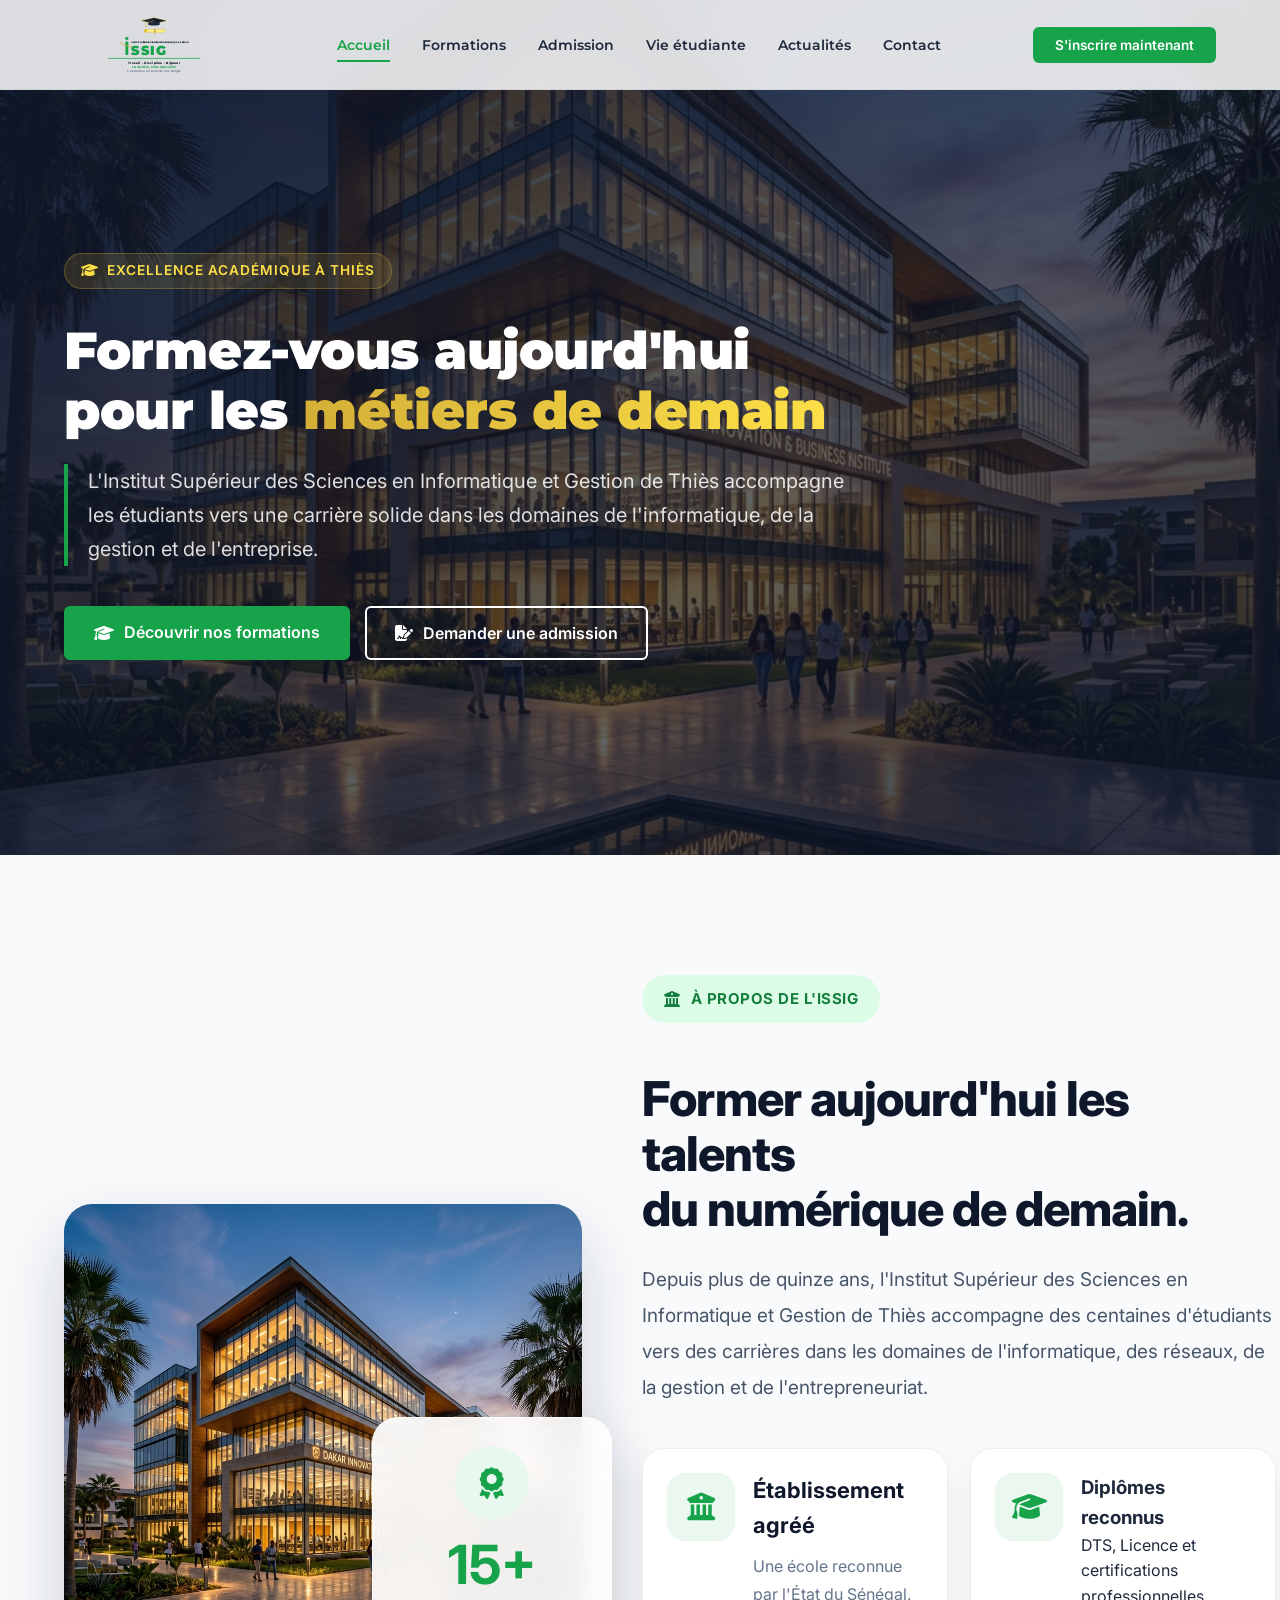
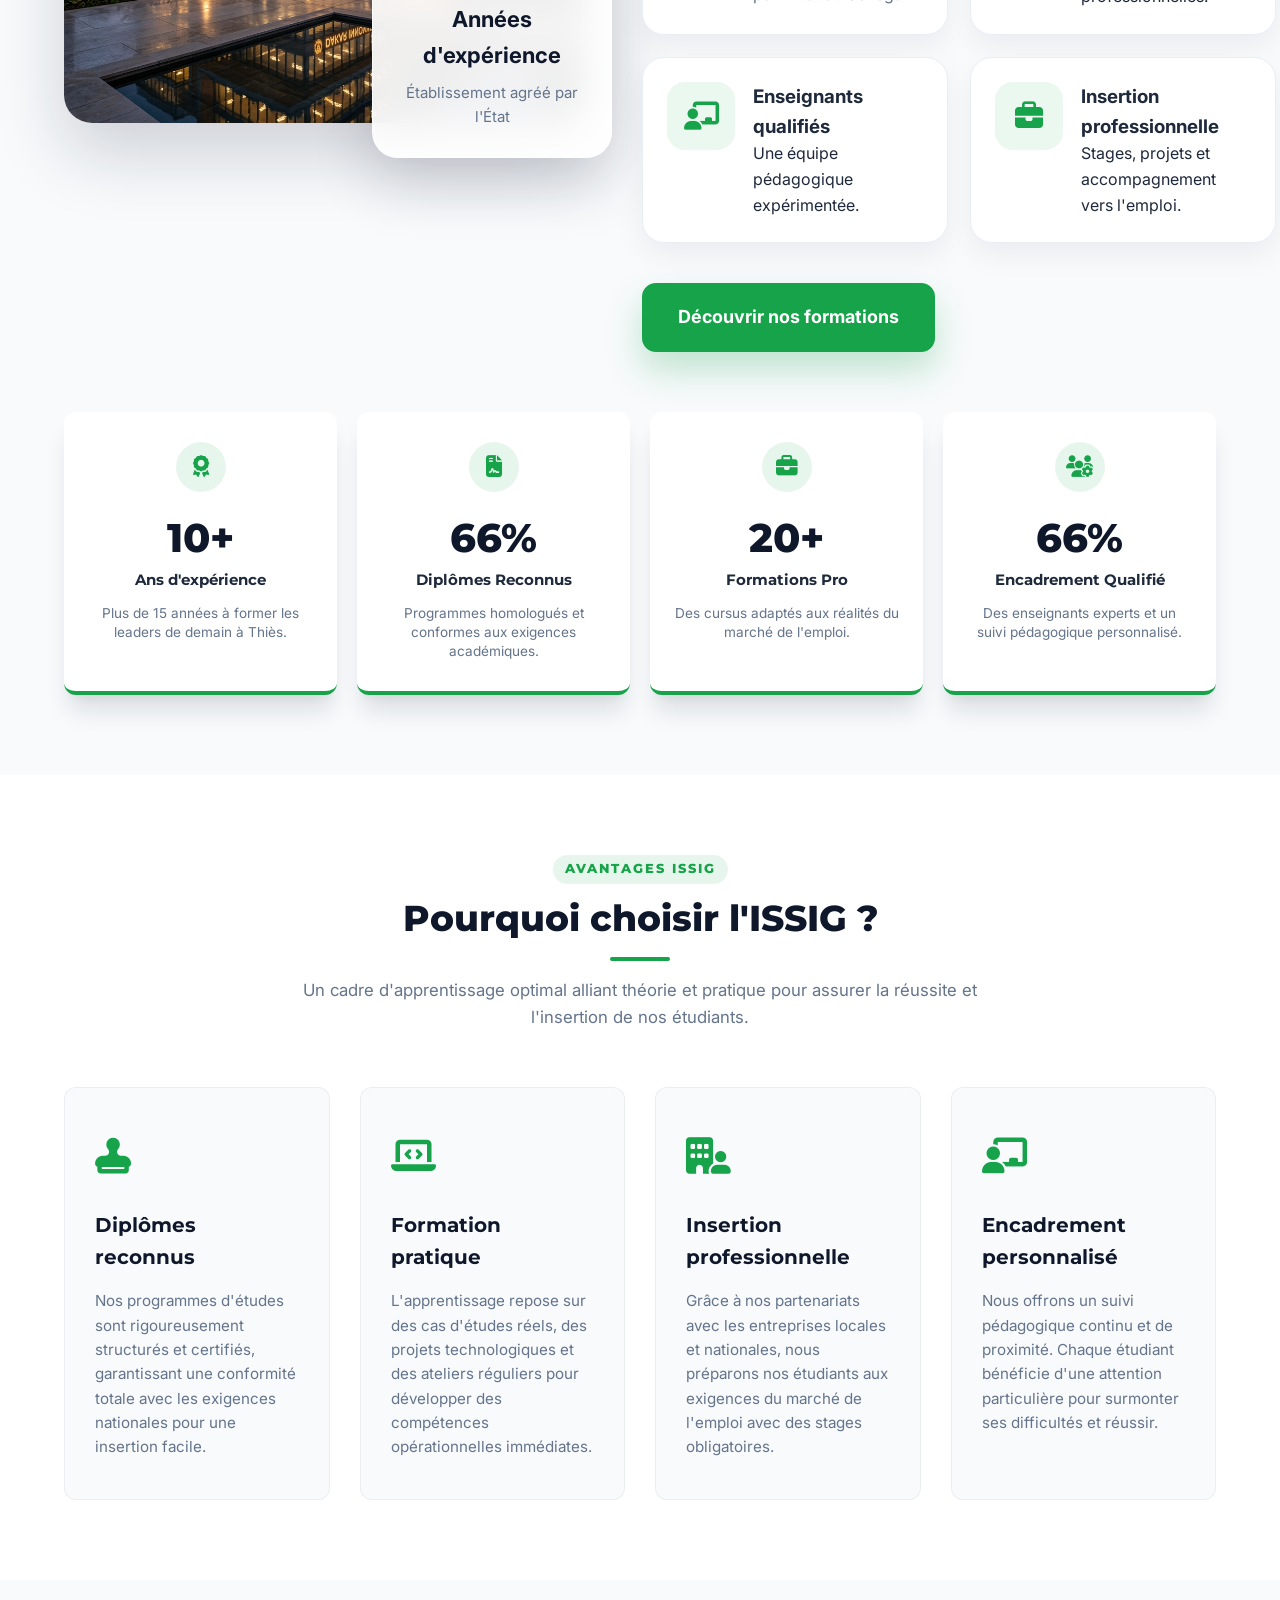
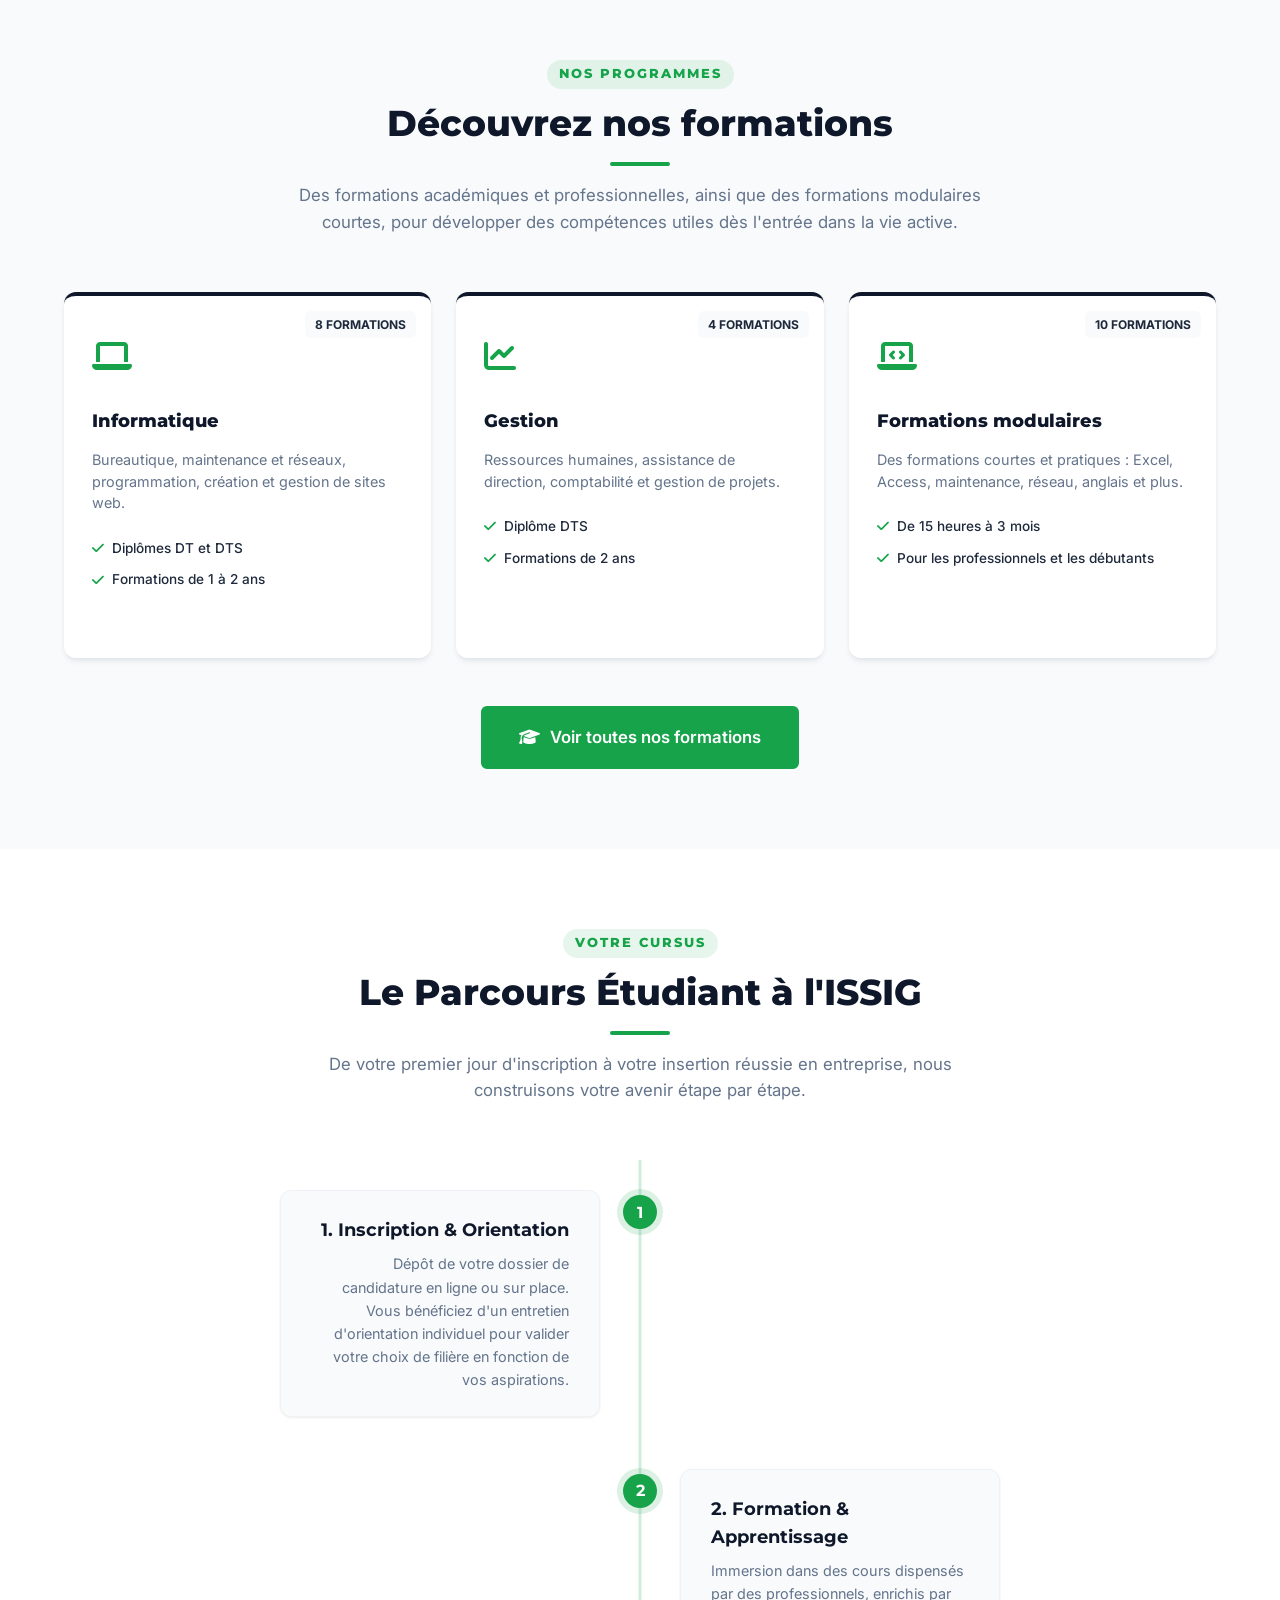
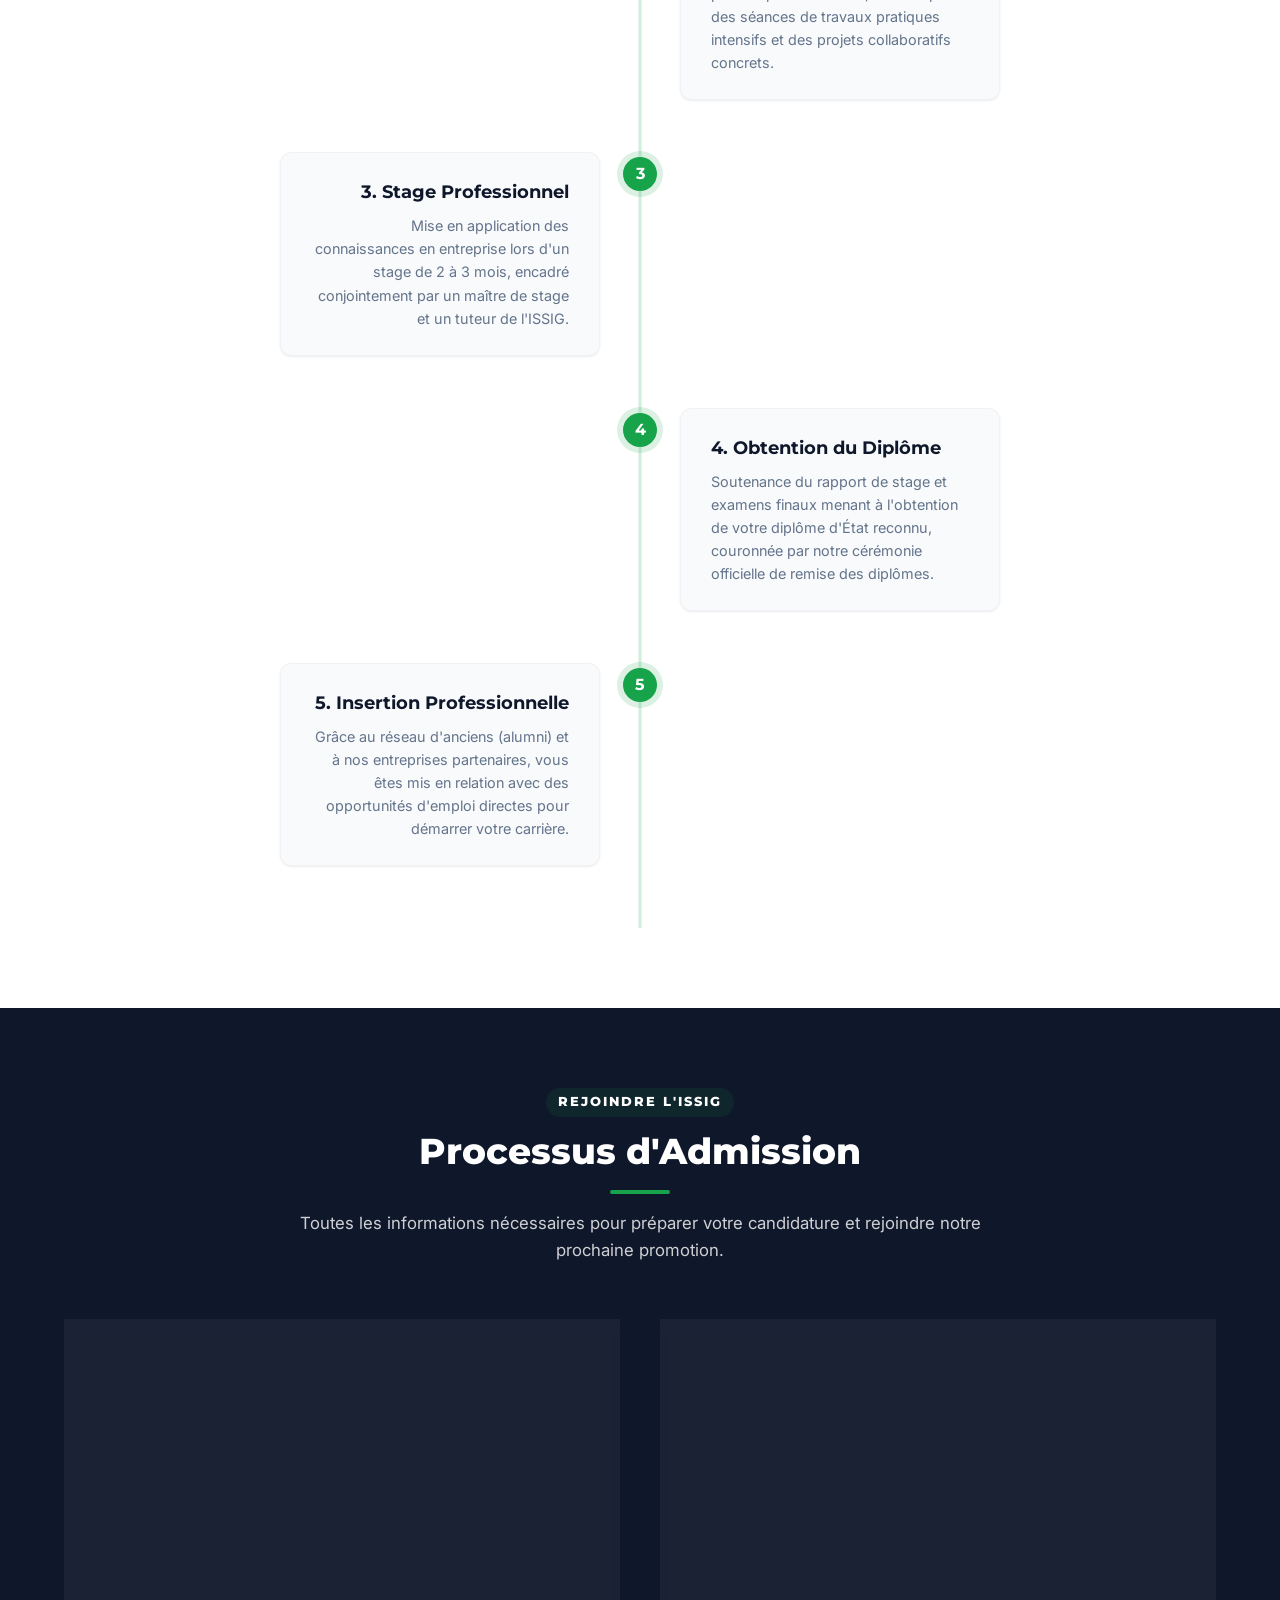
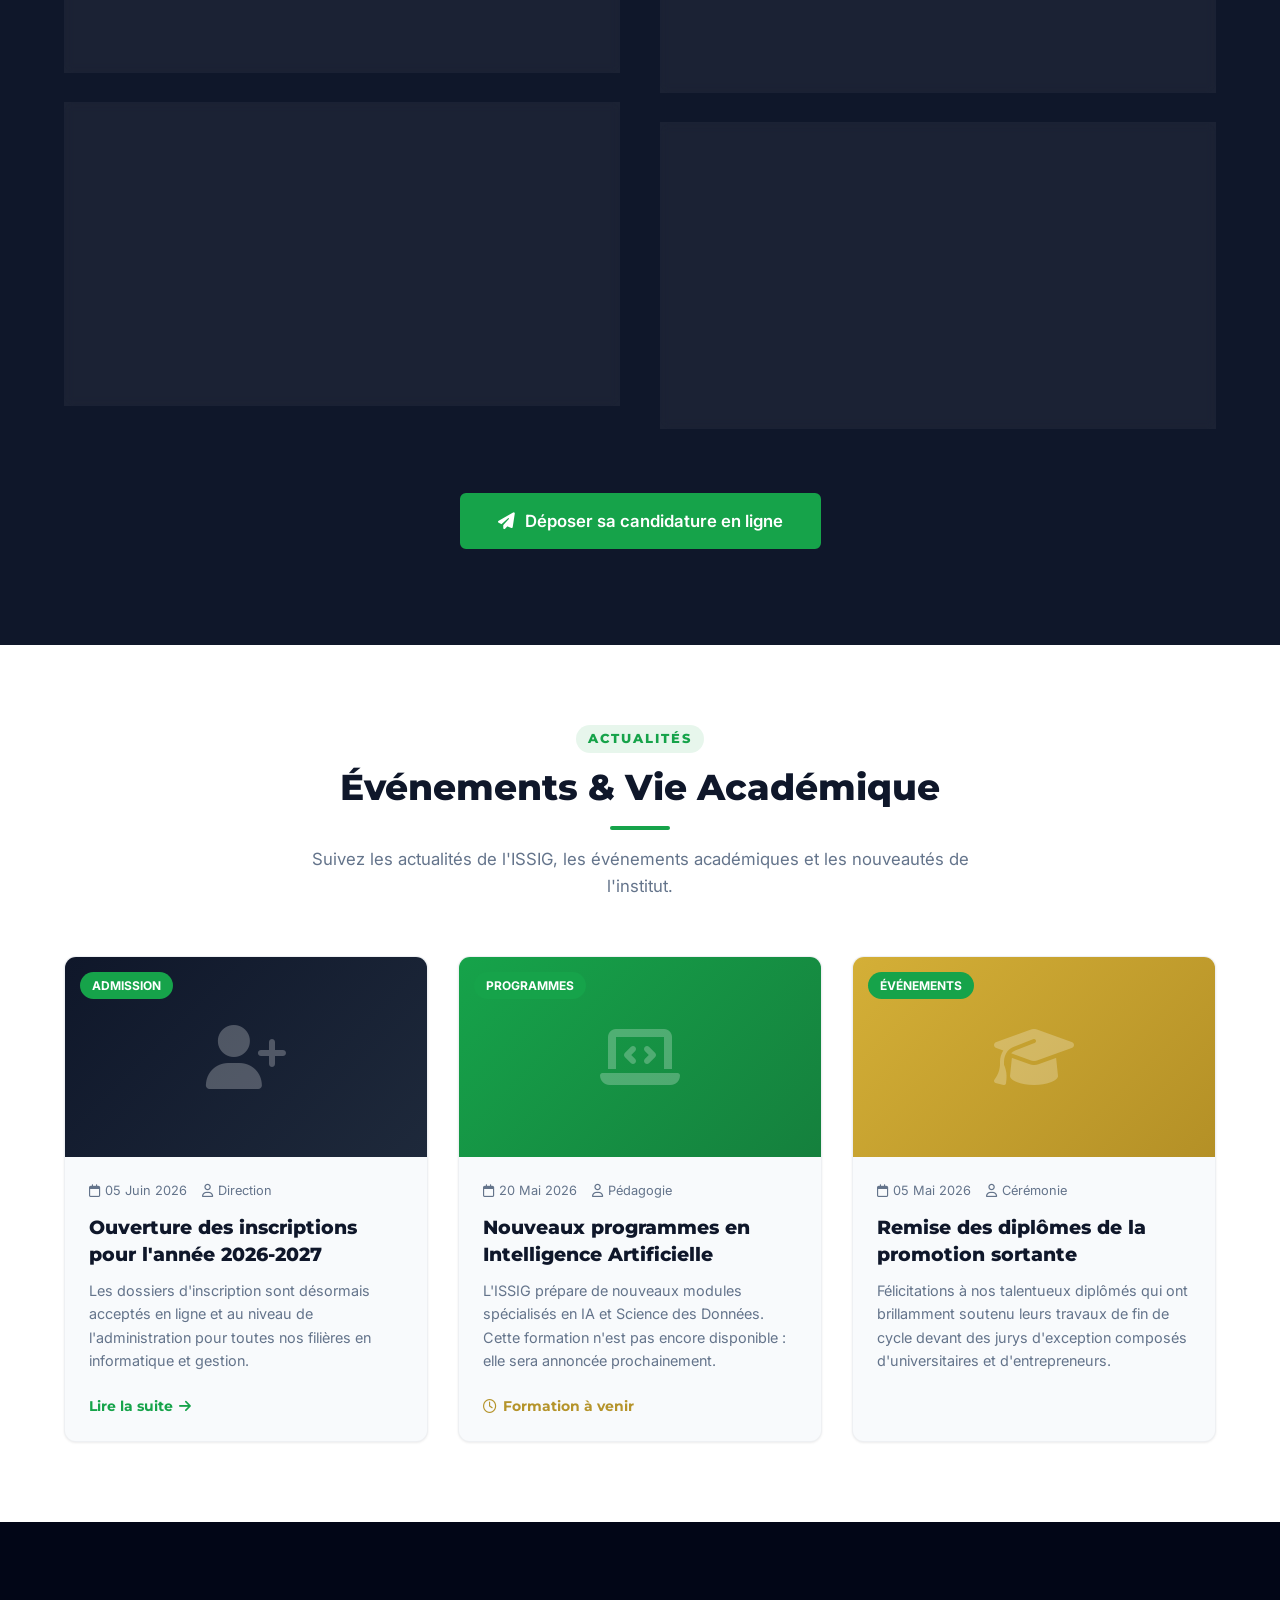
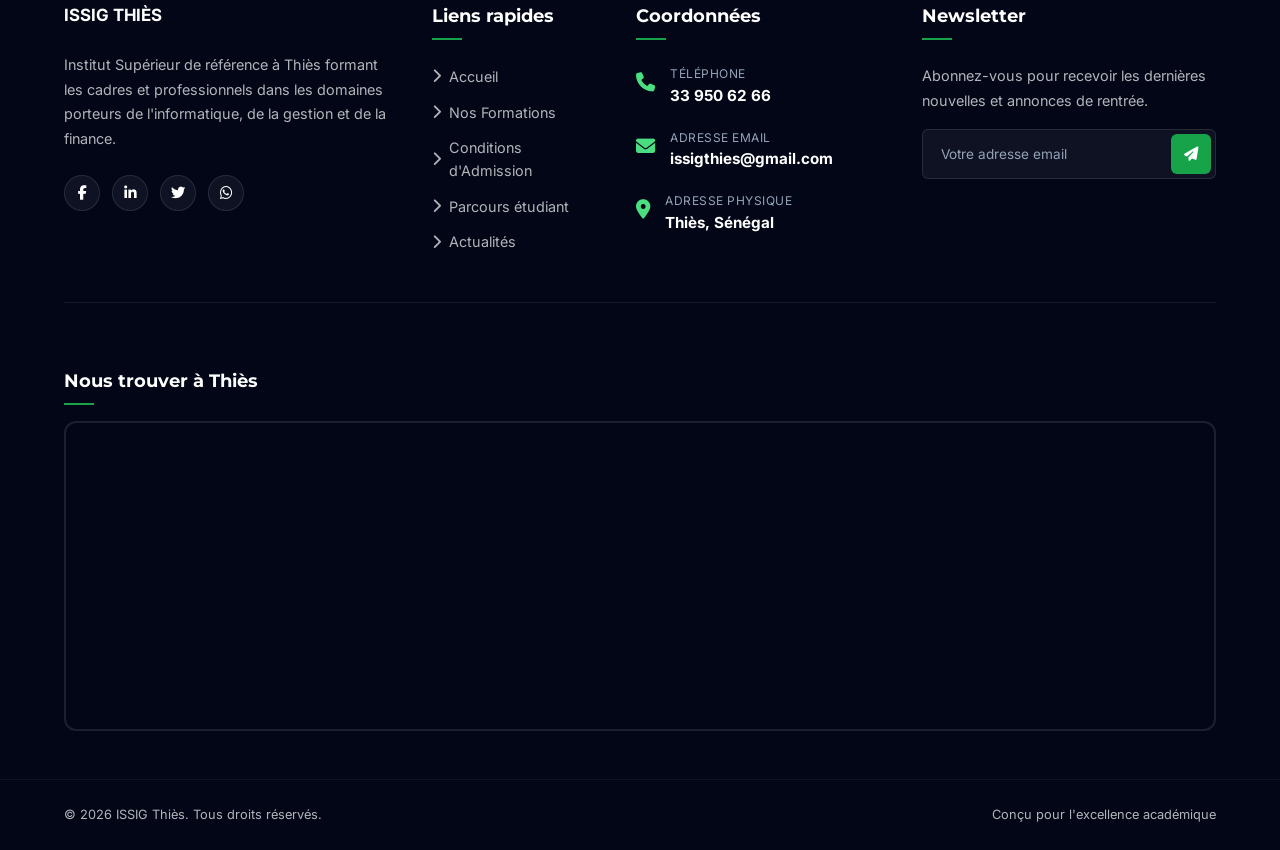
==== commit baf93891: "Ajout de la page formations, présélection de la formation dans le formulaire et aperçu des formation" ====
--- a/index.html
+++ b/index.html
@@ -1,27 +1,34 @@
 <!DOCTYPE html>
 <html lang="fr">
+
 <head>
   <meta charset="UTF-8">
   <meta name="viewport" content="width=device-width, initial-scale=1.0">
   <title>ISSIG Thiès - Institut Supérieur des Sciences en Informatique et Gestion</title>
-  <meta name="description" content="Rejoignez l'ISSIG de Thiès, l'institut supérieur d'excellence en Informatique, Gestion et Administration au Sénégal. Formations reconnues, stages garantis et insertion professionnelle.">
-  <meta name="keywords" content="ISSIG, ISSIG Thiès, école informatique Sénégal, école gestion Sénégal, université Thiès, formation informatique, gestion d'entreprise, comptabilité Sénégal">
+  <meta name="description"
+    content="Rejoignez l'ISSIG de Thiès, l'institut supérieur d'excellence en Informatique, Gestion et Administration au Sénégal. Formations reconnues, stages garantis et insertion professionnelle.">
+  <meta name="keywords"
+    content="ISSIG, ISSIG Thiès, école informatique Sénégal, école gestion Sénégal, université Thiès, formation informatique, gestion d'entreprise, comptabilité Sénégal">
   <meta name="author" content="ISSIG">
-  
+
   <!-- Favicon -->
-  <link rel="icon" type="image/svg+xml" href="data:image/svg+xml,<svg xmlns=%22http://www.w3.org/2000/svg%22 viewBox=%220 0 100 100%22><text y=%22.9em%22 font-size=%2290%22>🎓</text></svg>">
-  
+  <link rel="icon" type="image/svg+xml"
+    href="data:image/svg+xml,<svg xmlns=%22http://www.w3.org/2000/svg%22 viewBox=%220 0 100 100%22><text y=%22.9em%22 font-size=%2290%22>🎓</text></svg>">
+
   <!-- Google Fonts -->
   <link rel="preconnect" href="https://fonts.googleapis.com">
   <link rel="preconnect" href="https://fonts.gstatic.com" crossorigin>
-  <link href="https://fonts.googleapis.com/css2?family=Inter:wght@300;400;500;600;700&family=Montserrat:wght@400;500;600;700;800;900&display=swap" rel="stylesheet">
-  
+  <link
+    href="https://fonts.googleapis.com/css2?family=Inter:wght@300;400;500;600;700&family=Montserrat:wght@400;500;600;700;800;900&display=swap"
+    rel="stylesheet">
+
   <!-- FontAwesome for some standard icons -->
   <link rel="stylesheet" href="https://cdnjs.cloudflare.com/ajax/libs/font-awesome/6.4.0/css/all.min.css">
-  
+
   <!-- Custom CSS -->
   <link rel="stylesheet" href="assets/css/style.css">
 </head>
+
 <body>
 
   <!-- Header Section -->
@@ -33,21 +40,23 @@
           <svg class="issig-logo-svg" viewBox="0 0 400 210" xmlns="http://www.w3.org/2000/svg">
             <!-- Graduation Cap (Mortier) -->
             <g transform="translate(155, 5)">
-              <path d="M 0,15 L 45,5 L 90,15 L 45,25 Z" fill="#0F172A" stroke="#D4AF37" stroke-width="1.2"/>
-              <path d="M 25,19 L 25,28 C 25,33 65,33 65,28 L 65,19" fill="#1E293B"/>
-              <path d="M 45,15 L 18,22 L 18,34" fill="none" stroke="#D4AF37" stroke-width="1.8" stroke-linecap="round"/>
-              <circle cx="18" cy="34" r="2.5" fill="#D4AF37"/>
+              <path d="M 0,15 L 45,5 L 90,15 L 45,25 Z" fill="#0F172A" stroke="#D4AF37" stroke-width="1.2" />
+              <path d="M 25,19 L 25,28 C 25,33 65,33 65,28 L 65,19" fill="#1E293B" />
+              <path d="M 45,15 L 18,22 L 18,34" fill="none" stroke="#D4AF37" stroke-width="1.8"
+                stroke-linecap="round" />
+              <circle cx="18" cy="34" r="2.5" fill="#D4AF37" />
             </g>
-            
+
             <!-- Scroll (Parchemin) -->
             <g transform="translate(160, 38)">
-              <path d="M 10,12 C 5,12 5,22 10,22 L 75,22 C 80,22 80,12 75,12 Z" fill="#FEF08A" stroke="#D4AF37" stroke-width="1.5"/>
-              <path d="M 10,12 C 15,12 15,22 10,22" fill="none" stroke="#D4AF37" stroke-width="1.5"/>
-              <ellipse cx="10" cy="17" rx="3" ry="5" fill="#EAB308" stroke="#D4AF37" stroke-width="1"/>
-              <rect x="40" y="11.5" width="6" height="11" fill="#D4AF37"/>
-              <path d="M 43,22.5 L 40,29 L 46,29 Z" fill="#D4AF37"/>
+              <path d="M 10,12 C 5,12 5,22 10,22 L 75,22 C 80,22 80,12 75,12 Z" fill="#FEF08A" stroke="#D4AF37"
+                stroke-width="1.5" />
+              <path d="M 10,12 C 15,12 15,22 10,22" fill="none" stroke="#D4AF37" stroke-width="1.5" />
+              <ellipse cx="10" cy="17" rx="3" ry="5" fill="#EAB308" stroke="#D4AF37" stroke-width="1" />
+              <rect x="40" y="11.5" width="6" height="11" fill="#D4AF37" />
+              <path d="M 43,22.5 L 40,29 L 46,29 Z" fill="#D4AF37" />
             </g>
-            
+
             <!-- iSSIG Graphic & Text -->
             <g>
               <!-- i dot -->
@@ -55,29 +64,35 @@
               <!-- i body -->
               <rect x="100" y="93" width="10" height="47" rx="2.5" fill="#16A34A" />
               <!-- Gold Arc crossing the "i" -->
-              <path d="M 82,96 C 92,106 115,114 145,114" fill="none" stroke="#D4AF37" stroke-width="3" stroke-linecap="round" />
+              <path d="M 82,96 C 92,106 115,114 145,114" fill="none" stroke="#D4AF37" stroke-width="3"
+                stroke-linecap="round" />
               <!-- School Name -->
-              <text x="120" y="97" font-family="'Montserrat', sans-serif" font-size="7.5" font-weight="800" fill="#0F172A" letter-spacing="0.1" textLength="200" lengthAdjust="spacingAndGlyphs">
+              <text x="120" y="97" font-family="'Montserrat', sans-serif" font-size="7.5" font-weight="800"
+                fill="#0F172A" letter-spacing="0.1" textLength="200" lengthAdjust="spacingAndGlyphs">
                 INSTITUT SUPÉRIEUR DES SCIENCES INFORMATIQUE & GESTION
               </text>
               <!-- SSIG Large Letters -->
-              <text x="120" y="140" font-family="'Montserrat', sans-serif" font-size="44" font-weight="900" fill="#16A34A" letter-spacing="2">
+              <text x="120" y="140" font-family="'Montserrat', sans-serif" font-size="44" font-weight="900"
+                fill="#16A34A" letter-spacing="2">
                 SSIG
               </text>
             </g>
-            
+
             <!-- Separator Line -->
             <line x1="40" y1="152" x2="360" y2="152" stroke="#16A34A" stroke-width="2.5" />
-            
+
             <!-- Mottos (Devises) -->
             <g transform="translate(200, 155)">
-              <text x="0" y="15" font-family="'Montserrat', sans-serif" font-size="10.5" font-weight="800" fill="#0F172A" letter-spacing="0.8" text-anchor="middle">
+              <text x="0" y="15" font-family="'Montserrat', sans-serif" font-size="10.5" font-weight="800"
+                fill="#0F172A" letter-spacing="0.8" text-anchor="middle">
                 Travail - Discipline - Rigueur
               </text>
-              <text x="0" y="29" font-family="'Montserrat', sans-serif" font-size="10.5" font-weight="700" fill="#16A34A" text-anchor="middle" font-style="italic">
+              <text x="0" y="29" font-family="'Montserrat', sans-serif" font-size="10.5" font-weight="700"
+                fill="#16A34A" text-anchor="middle" font-style="italic">
                 La Gestion, notre Spécialité
               </text>
-              <text x="0" y="43" font-family="'Montserrat', sans-serif" font-size="10" font-weight="600" fill="#64748B" text-anchor="middle">
+              <text x="0" y="43" font-family="'Montserrat', sans-serif" font-size="10" font-weight="600" fill="#64748B"
+                text-anchor="middle">
                 L'expertise au bout de nos doigts
               </text>
             </g>
@@ -89,7 +104,7 @@
       <nav class="main-nav" id="main-nav">
         <ul class="nav-list">
           <li><a href="#" class="nav-link active">Accueil</a></li>
-          <li><a href="#formations" class="nav-link">Formations</a></li>
+          <li><a href="formations.html" class="nav-link" target="_blank" rel="noopener noreferrer">Formations</a></li>
           <li><a href="#admission" class="nav-link">Admission</a></li>
           <li><a href="#parcours" class="nav-link">Vie étudiante</a></li>
           <li><a href="#actualites" class="nav-link">Actualités</a></li>
@@ -114,13 +129,14 @@
     <div class="mobile-menu-container">
       <ul class="mobile-nav-list">
         <li><a href="#" class="mobile-nav-link active">Accueil</a></li>
-        <li><a href="#formations" class="mobile-nav-link">Formations</a></li>
+        <li><a href="formations.html" class="mobile-nav-link" target="_blank" rel="noopener noreferrer">Formations</a></li>
         <li><a href="#admission" class="mobile-nav-link">Admission</a></li>
         <li><a href="#parcours" class="mobile-nav-link">Vie étudiante</a></li>
         <li><a href="#actualites" class="mobile-nav-link">Actualités</a></li>
         <li><a href="#contact" class="mobile-nav-link">Contact</a></li>
       </ul>
-      <button class="btn btn-primary open-admission-modal" style="width: 100%; margin-top: 2rem;">S'inscrire maintenant</button>
+      <button class="btn btn-primary open-admission-modal" style="width: 100%; margin-top: 2rem;">S'inscrire
+        maintenant</button>
     </div>
   </div>
 
@@ -132,160 +148,163 @@
         <span class="hero-badge"><i class="fa-solid fa-graduation-cap"></i> Excellence Académique à Thiès</span>
         <h1 class="hero-title">Formez-vous aujourd'hui pour les <span>métiers de demain</span></h1>
         <p class="hero-subtitle">
-          L'Institut Supérieur des Sciences en Informatique et Gestion de Thiès accompagne les étudiants vers une carrière solide dans les domaines de l'informatique, de la gestion et de l'entreprise.
+          L'Institut Supérieur des Sciences en Informatique et Gestion de Thiès accompagne les étudiants vers une
+          carrière solide dans les domaines de l'informatique, de la gestion et de l'entreprise.
         </p>
         <div class="hero-actions">
-          <a href="#formations" class="btn btn-primary"><i class="fa-solid fa-graduation-cap"></i> Découvrir nos formations</a>
-          <button class="btn btn-outline open-admission-modal"><i class="fa-solid fa-file-signature"></i> Demander une admission</button>
+          <a href="formations.html" class="btn btn-primary" target="_blank" rel="noopener noreferrer"><i class="fa-solid fa-graduation-cap"></i> Découvrir nos
+            formations</a>
+          <button class="btn btn-outline open-admission-modal"><i class="fa-solid fa-file-signature"></i> Demander une
+            admission</button>
         </div>
       </div>
     </div>
   </section>
-  
-<!-- =========================================
+
+  <!-- =========================================
      ABOUT SECTION
 ========================================== -->
-<section class="about-section" id="about">
+  <section class="about-section" id="about">
 
     <div class="container about-container">
 
-        <!-- IMAGE -->
-        <div class="about-image scroll-reveal">
-
-            <img src="assets/images/hero_campus_bg.png">
-
-            <div class="about-card">
-
-                <div class="card-icon">
-                    <i class="fa-solid fa-award"></i>
-                </div>
-
-                <h2>15+</h2>
-
-                <h4>Années d'expérience</h4>
-
-                <p>Établissement agréé par l'État</p>
-
-            </div>
-
-        </div>
-
-        <!-- TEXTE -->
-        <div class="about-content scroll-reveal">
-
-            <span class="section-badge">
-
-                <i class="fa-solid fa-building-columns"></i>
-
-                À PROPOS DE L'ISSIG
-
-            </span>
-
-            <h2>
-                Former aujourd'hui les talents<br>
-                du numérique de demain.
-            </h2>
-
-            <p class="about-description">
-
-                Depuis plus de quinze ans, l'Institut Supérieur des Sciences
-                en Informatique et Gestion de Thiès accompagne des centaines
-                d'étudiants vers des carrières dans les domaines de
-                l'informatique, des réseaux, de la gestion et de
-                l'entrepreneuriat.
-
-            </p>
-
-            <!-- AVANTAGES -->
-
-            <div class="features-grid">
-
-                <div class="feature-card">
-
-                    <div class="feature-icon">
-                        <i class="fa-solid fa-building-columns"></i>
-                    </div>
-
-                    <div class="feature-content">
-
-                        <h3>Établissement agréé</h3>
-
-                        <p>
-                            Une école reconnue par l'État du Sénégal.
-                        </p>
-
-                    </div>
-
-                </div>
-
-                <div class="feature-card">
-
-                    <div class="feature-icon">
-                        <i class="fa-solid fa-graduation-cap"></i>
-                    </div>
-
-                    <div class="feature-text">
-
-                        <h3>Diplômes reconnus</h3>
-
-                        <p>
-                            DTS, Licence et certifications professionnelles.
-                        </p>
-
-                    </div>
-
-                </div>
-
-                <div class="feature-card">
-
-                    <div class="feature-icon">
-                        <i class="fa-solid fa-chalkboard-user"></i>
-                    </div>
-
-                    <div class="feature-text">
-
-                        <h3>Enseignants qualifiés</h3>
-
-                        <p>
-                            Une équipe pédagogique expérimentée.
-                        </p>
-
-                    </div>
-
-                </div>
-
-                <div class="feature-card">
-
-                    <div class="feature-icon">
-                        <i class="fa-solid fa-briefcase"></i>
-                    </div>
-
-                    <div class="feature-text">
-
-                        <h3>Insertion professionnelle</h3>
-
-                        <p>
-                            Stages, projets et accompagnement vers l'emploi.
-                        </p>
-
-                    </div>
-
-                </div>
-
-            </div>
-
-            <a href="#formations" class="about-btn btn btn-primary">
-
-                Découvrir nos formations
-
-            </a>
-
-        </div>
-
-    </div>
-
-
-</section>
+      <!-- IMAGE -->
+      <div class="about-image scroll-reveal">
+
+        <img src="assets/images/hero_campus_bg.png">
+
+        <div class="about-card">
+
+          <div class="card-icon">
+            <i class="fa-solid fa-award"></i>
+          </div>
+
+          <h2>15+</h2>
+
+          <h4>Années d'expérience</h4>
+
+          <p>Établissement agréé par l'État</p>
+
+        </div>
+
+      </div>
+
+      <!-- TEXTE -->
+      <div class="about-content scroll-reveal">
+
+        <span class="section-badge">
+
+          <i class="fa-solid fa-building-columns"></i>
+
+          À PROPOS DE L'ISSIG
+
+        </span>
+
+        <h2>
+          Former aujourd'hui les talents<br>
+          du numérique de demain.
+        </h2>
+
+        <p class="about-description">
+
+          Depuis plus de quinze ans, l'Institut Supérieur des Sciences
+          en Informatique et Gestion de Thiès accompagne des centaines
+          d'étudiants vers des carrières dans les domaines de
+          l'informatique, des réseaux, de la gestion et de
+          l'entrepreneuriat.
+
+        </p>
+
+        <!-- AVANTAGES -->
+
+        <div class="features-grid">
+
+          <div class="feature-card">
+
+            <div class="feature-icon">
+              <i class="fa-solid fa-building-columns"></i>
+            </div>
+
+            <div class="feature-content">
+
+              <h3>Établissement agréé</h3>
+
+              <p>
+                Une école reconnue par l'État du Sénégal.
+              </p>
+
+            </div>
+
+          </div>
+
+          <div class="feature-card">
+
+            <div class="feature-icon">
+              <i class="fa-solid fa-graduation-cap"></i>
+            </div>
+
+            <div class="feature-text">
+
+              <h3>Diplômes reconnus</h3>
+
+              <p>
+                DTS, Licence et certifications professionnelles.
+              </p>
+
+            </div>
+
+          </div>
+
+          <div class="feature-card">
+
+            <div class="feature-icon">
+              <i class="fa-solid fa-chalkboard-user"></i>
+            </div>
+
+            <div class="feature-text">
+
+              <h3>Enseignants qualifiés</h3>
+
+              <p>
+                Une équipe pédagogique expérimentée.
+              </p>
+
+            </div>
+
+          </div>
+
+          <div class="feature-card">
+
+            <div class="feature-icon">
+              <i class="fa-solid fa-briefcase"></i>
+            </div>
+
+            <div class="feature-text">
+
+              <h3>Insertion professionnelle</h3>
+
+              <p>
+                Stages, projets et accompagnement vers l'emploi.
+              </p>
+
+            </div>
+
+          </div>
+
+        </div>
+
+        <a href="formations.html" class="about-btn btn btn-primary" target="_blank" rel="noopener noreferrer">
+
+          Découvrir nos formations
+
+        </a>
+
+      </div>
+
+    </div>
+
+
+  </section>
   <!-- Key Figures Section -->
   <section class="figures-section" id="figures">
     <div class="container">
@@ -326,7 +345,8 @@
         <h2 class="section-title">Pourquoi choisir l'ISSIG ?</h2>
         <div class="section-line"></div>
         <p class="section-subtitle">
-          Un cadre d'apprentissage optimal alliant théorie et pratique pour assurer la réussite et l'insertion de nos étudiants.
+          Un cadre d'apprentissage optimal alliant théorie et pratique pour assurer la réussite et l'insertion de nos
+          étudiants.
         </p>
       </div>
 
@@ -336,17 +356,19 @@
           <div class="why-card-icon"><i class="fa-solid fa-stamp"></i></div>
           <h3 class="why-card-title">Diplômes reconnus</h3>
           <p class="why-card-text">
-            Nos programmes d'études sont rigoureusement structurés et certifiés, garantissant une conformité totale avec les exigences nationales pour une insertion facile.
+            Nos programmes d'études sont rigoureusement structurés et certifiés, garantissant une conformité totale avec
+            les exigences nationales pour une insertion facile.
           </p>
           <span class="why-card-gold-corner"></span>
         </div>
-        
+
         <!-- Benefit 2 -->
         <div class="why-card scroll-reveal" style="animation-delay: 0.1s;">
           <div class="why-card-icon"><i class="fa-solid fa-laptop-code"></i></div>
           <h3 class="why-card-title">Formation pratique</h3>
           <p class="why-card-text">
-            L'apprentissage repose sur des cas d'études réels, des projets technologiques et des ateliers réguliers pour développer des compétences opérationnelles immédiates.
+            L'apprentissage repose sur des cas d'études réels, des projets technologiques et des ateliers réguliers pour
+            développer des compétences opérationnelles immédiates.
           </p>
           <span class="why-card-gold-corner"></span>
         </div>
@@ -356,7 +378,8 @@
           <div class="why-card-icon"><i class="fa-solid fa-building-user"></i></div>
           <h3 class="why-card-title">Insertion professionnelle</h3>
           <p class="why-card-text">
-            Grâce à nos partenariats avec les entreprises locales et nationales, nous préparons nos étudiants aux exigences du marché de l'emploi avec des stages obligatoires.
+            Grâce à nos partenariats avec les entreprises locales et nationales, nous préparons nos étudiants aux
+            exigences du marché de l'emploi avec des stages obligatoires.
           </p>
           <span class="why-card-gold-corner"></span>
         </div>
@@ -366,7 +389,8 @@
           <div class="why-card-icon"><i class="fa-solid fa-chalkboard-user"></i></div>
           <h3 class="why-card-title">Encadrement personnalisé</h3>
           <p class="why-card-text">
-            Nous offrons un suivi pédagogique continu et de proximité. Chaque étudiant bénéficie d'une attention particulière pour surmonter ses difficultés et réussir.
+            Nous offrons un suivi pédagogique continu et de proximité. Chaque étudiant bénéficie d'une attention
+            particulière pour surmonter ses difficultés et réussir.
           </p>
           <span class="why-card-gold-corner"></span>
         </div>
@@ -374,173 +398,60 @@
     </div>
   </section>
 
-  <!-- Formations Section -->
+  <!-- Formations Section (aperçu : le catalogue complet est dans formations.html) -->
   <section class="formations-section" id="formations">
     <div class="container">
       <div class="section-header scroll-reveal">
         <span class="section-tag">Nos Programmes</span>
-        <h2 class="section-title">Découvrez nos filières de formation</h2>
+        <h2 class="section-title">Découvrez nos formations</h2>
         <div class="section-line"></div>
         <p class="section-subtitle">
-          Des cursus adaptés, de niveau DTS à la Licence, conçus pour faire de vous un professionnel recherché.
+          Des formations académiques et professionnelles, ainsi que des formations modulaires courtes, pour
+          développer des compétences utiles dès l'entrée dans la vie active.
         </p>
       </div>
 
-      <!-- Tab Buttons -->
-      <div class="tab-container scroll-reveal">
-        <button class="tab-btn active" data-tab="informatique"><i class="fa-solid fa-laptop"></i> Informatique</button>
-        <button class="tab-btn" data-tab="gestion"><i class="fa-solid fa-chart-line"></i> Gestion</button>
-        <button class="tab-btn" data-tab="administration"><i class="fa-solid fa-folder-open"></i> Administration</button>
-      </div>
-
-      <!-- Tab Content Area -->
-      <div class="tab-content-wrapper scroll-reveal">
-        
-        <!-- INFORMATIQUE TAB -->
-        <div class="tab-content active" id="tab-informatique">
-          <div class="programs-grid">
-            <div class="program-card">
-              <div class="program-badge">Technologie</div>
-              <div class="program-icon"><i class="fa-solid fa-screwdriver-wrench"></i></div>
-              <h4 class="program-title">Maintenance informatique</h4>
-              <p class="program-text">Maîtrisez le diagnostic, le dépannage matériel et logiciel, et l'optimisation des architectures d'ordinateurs.</p>
-              <ul class="program-details">
-                <li><i class="fa-solid fa-check text-green"></i> Diagnostic de pannes</li>
-                <li><i class="fa-solid fa-check text-green"></i> Support technique</li>
-                <li><i class="fa-solid fa-check text-green"></i> Gestion de parc</li>
-              </ul>
-              <button class="btn btn-card open-admission-modal">Postuler</button>
-            </div>
-            
-            <div class="program-card">
-              <div class="program-badge">Technologie</div>
-              <div class="program-icon"><i class="fa-solid fa-network-wired"></i></div>
-              <h4 class="program-title">Réseaux & Télécoms</h4>
-              <p class="program-text">Apprenez à concevoir, déployer, sécuriser et administrer les infrastructures réseaux d'entreprise.</p>
-              <ul class="program-details">
-                <li><i class="fa-solid fa-check text-green"></i> Routage & Commutation</li>
-                <li><i class="fa-solid fa-check text-green"></i> Administration Systèmes</li>
-                <li><i class="fa-solid fa-check text-green"></i> Cloud & Virtualisation</li>
-              </ul>
-              <button class="btn btn-card open-admission-modal">Postuler</button>
-            </div>
-
-            <div class="program-card">
-              <div class="program-badge">Technologie</div>
-              <div class="program-icon"><i class="fa-solid fa-code"></i></div>
-              <h4 class="program-title">Développement Web & Mobile</h4>
-              <p class="program-text">Devenez développeur Full-Stack capable de créer des applications web modernes, dynamiques et évolutives.</p>
-              <ul class="program-details">
-                <li><i class="fa-solid fa-check text-green"></i> HTML, CSS, JS, React</li>
-                <li><i class="fa-solid fa-check text-green"></i> Backend & APIs (Node, PHP)</li>
-                <li><i class="fa-solid fa-check text-green"></i> Bases de données</li>
-              </ul>
-              <button class="btn btn-card open-admission-modal">Postuler</button>
-            </div>
-
-            <div class="program-card">
-              <div class="program-badge">Technologie</div>
-              <div class="program-icon"><i class="fa-solid fa-shield-halved"></i></div>
-              <h4 class="program-title">Cybersécurité</h4>
-              <p class="program-text">Formez-vous à la protection des données et à la sécurisation des systèmes face aux cybermenaces modernes.</p>
-              <ul class="program-details">
-                <li><i class="fa-solid fa-check text-green"></i> Audit de sécurité</li>
-                <li><i class="fa-solid fa-check text-green"></i> Cryptographie</li>
-                <li><i class="fa-solid fa-check text-green"></i> Gestion des incidents</li>
-              </ul>
-              <button class="btn btn-card open-admission-modal">Postuler</button>
-            </div>
-          </div>
-        </div>
-
-        <!-- GESTION TAB -->
-        <div class="tab-content" id="tab-gestion">
-          <div class="programs-grid">
-            <div class="program-card">
-              <div class="program-badge">Business</div>
-              <div class="program-icon"><i class="fa-solid fa-briefcase"></i></div>
-              <h4 class="program-title">Gestion d'entreprise</h4>
-              <p class="program-text">Développez des compétences polyvalentes pour diriger des équipes, piloter des projets et optimiser l'organisation.</p>
-              <ul class="program-details">
-                <li><i class="fa-solid fa-check text-green"></i> Stratégie managériale</li>
-                <li><i class="fa-solid fa-check text-green"></i> Entreprenariat</li>
-                <li><i class="fa-solid fa-check text-green"></i> Gestion de projet</li>
-              </ul>
-              <button class="btn btn-card open-admission-modal">Postuler</button>
-            </div>
-
-            <div class="program-card">
-              <div class="program-badge">Business</div>
-              <div class="program-icon"><i class="fa-solid fa-calculator"></i></div>
-              <h4 class="program-title">Comptabilité</h4>
-              <p class="program-text">Maîtrisez les normes comptables, la gestion fiscale et la préparation des états financiers de l'entreprise.</p>
-              <ul class="program-details">
-                <li><i class="fa-solid fa-check text-green"></i> Saisie & Bilan comptable</li>
-                <li><i class="fa-solid fa-check text-green"></i> Comptabilité analytique</li>
-                <li><i class="fa-solid fa-check text-green"></i> Fiscalité sénégalaise</li>
-              </ul>
-              <button class="btn btn-card open-admission-modal">Postuler</button>
-            </div>
-
-            <div class="program-card">
-              <div class="program-badge">Business</div>
-              <div class="program-icon"><i class="fa-solid fa-coins"></i></div>
-              <h4 class="program-title">Finance d'entreprise</h4>
-              <p class="program-text">Apprenez à analyser la santé financière d'une organisation, à structurer des investissements et gérer la trésorerie.</p>
-              <ul class="program-details">
-                <li><i class="fa-solid fa-check text-green"></i> Analyse financière</li>
-                <li><i class="fa-solid fa-check text-green"></i> Gestion de trésorerie</li>
-                <li><i class="fa-solid fa-check text-green"></i> Choix d'investissement</li>
-              </ul>
-              <button class="btn btn-card open-admission-modal">Postuler</button>
-            </div>
-
-            <div class="program-card">
-              <div class="program-badge">Business</div>
-              <div class="program-icon"><i class="fa-solid fa-bullhorn"></i></div>
-              <h4 class="program-title">Marketing & Vente</h4>
-              <p class="program-text">Maîtrisez les techniques de vente, l'analyse comportementale de marché et les leviers du marketing digital.</p>
-              <ul class="program-details">
-                <li><i class="fa-solid fa-check text-green"></i> Stratégie marketing</li>
-                <li><i class="fa-solid fa-check text-green"></i> Marketing Digital</li>
-                <li><i class="fa-solid fa-check text-green"></i> Techniques de négociation</li>
-              </ul>
-              <button class="btn btn-card open-admission-modal">Postuler</button>
-            </div>
-          </div>
-        </div>
-
-        <!-- ADMINISTRATION TAB -->
-        <div class="tab-content" id="tab-administration">
-          <div class="programs-grid" style="grid-template-columns: repeat(auto-fit, minmax(280px, 1fr)); max-width: 900px; margin: 0 auto;">
-            <div class="program-card">
-              <div class="program-badge">Administration</div>
-              <div class="program-icon"><i class="fa-solid fa-users"></i></div>
-              <h4 class="program-title">Gestion administrative</h4>
-              <p class="program-text">Devenez le pivot d'une organisation en gérant l'administration générale, les RH et la communication interne.</p>
-              <ul class="program-details">
-                <li><i class="fa-solid fa-check text-green"></i> Secrétariat de direction</li>
-                <li><i class="fa-solid fa-check text-green"></i> Gestion du personnel</li>
-                <li><i class="fa-solid fa-check text-green"></i> Rédaction administrative</li>
-              </ul>
-              <button class="btn btn-card open-admission-modal">Postuler</button>
-            </div>
-
-            <div class="program-card">
-              <div class="program-badge">Administration</div>
-              <div class="program-icon"><i class="fa-solid fa-landmark"></i></div>
-              <h4 class="program-title">Banque & Finance</h4>
-              <p class="program-text">Spécialisez-vous dans les opérations bancaires, la gestion de portefeuille et le conseil financier client.</p>
-              <ul class="program-details">
-                <li><i class="fa-solid fa-check text-green"></i> Opérations de guichet</li>
-                <li><i class="fa-solid fa-check text-green"></i> Analyse des crédits</li>
-                <li><i class="fa-solid fa-check text-green"></i> Épargne & Produits bancaires</li>
-              </ul>
-              <button class="btn btn-card open-admission-modal">Postuler</button>
-            </div>
-          </div>
-        </div>
-
+      <div class="programs-grid scroll-reveal">
+
+        <div class="program-card">
+          <div class="program-badge">8 formations</div>
+          <div class="program-icon"><i class="fa-solid fa-laptop"></i></div>
+          <h4 class="program-title">Informatique</h4>
+          <p class="program-text">Bureautique, maintenance et réseaux, programmation, création et gestion de sites web.</p>
+          <ul class="program-details">
+            <li><i class="fa-solid fa-check text-green"></i> Diplômes DT et DTS</li>
+            <li><i class="fa-solid fa-check text-green"></i> Formations de 1 à 2 ans</li>
+          </ul>
+        </div>
+
+        <div class="program-card">
+          <div class="program-badge">4 formations</div>
+          <div class="program-icon"><i class="fa-solid fa-chart-line"></i></div>
+          <h4 class="program-title">Gestion</h4>
+          <p class="program-text">Ressources humaines, assistance de direction, comptabilité et gestion de projets.</p>
+          <ul class="program-details">
+            <li><i class="fa-solid fa-check text-green"></i> Diplôme DTS</li>
+            <li><i class="fa-solid fa-check text-green"></i> Formations de 2 ans</li>
+          </ul>
+        </div>
+
+        <div class="program-card">
+          <div class="program-badge">10 formations</div>
+          <div class="program-icon"><i class="fa-solid fa-laptop-code"></i></div>
+          <h4 class="program-title">Formations modulaires</h4>
+          <p class="program-text">Des formations courtes et pratiques : Excel, Access, maintenance, réseau, anglais et plus.</p>
+          <ul class="program-details">
+            <li><i class="fa-solid fa-check text-green"></i> De 15 heures à 3 mois</li>
+            <li><i class="fa-solid fa-check text-green"></i> Pour les professionnels et les débutants</li>
+          </ul>
+        </div>
+
+      </div>
+
+      <div class="scroll-reveal" style="text-align: center; margin-top: 3rem;">
+        <a href="formations.html" class="btn btn-primary btn-large" target="_blank" rel="noopener noreferrer">
+          <i class="fa-solid fa-graduation-cap"></i> Voir toutes nos formations
+        </a>
       </div>
     </div>
   </section>
@@ -553,7 +464,8 @@
         <h2 class="section-title">Le Parcours Étudiant à l'ISSIG</h2>
         <div class="section-line"></div>
         <p class="section-subtitle">
-          De votre premier jour d'inscription à votre insertion réussie en entreprise, nous construisons votre avenir étape par étape.
+          De votre premier jour d'inscription à votre insertion réussie en entreprise, nous construisons votre avenir
+          étape par étape.
         </p>
       </div>
 
@@ -564,7 +476,8 @@
           <div class="timeline-content">
             <h3 class="timeline-title">1. Inscription & Orientation</h3>
             <p class="timeline-text">
-              Dépôt de votre dossier de candidature en ligne ou sur place. Vous bénéficiez d'un entretien d'orientation individuel pour valider votre choix de filière en fonction de vos aspirations.
+              Dépôt de votre dossier de candidature en ligne ou sur place. Vous bénéficiez d'un entretien d'orientation
+              individuel pour valider votre choix de filière en fonction de vos aspirations.
             </p>
           </div>
         </div>
@@ -575,7 +488,8 @@
           <div class="timeline-content">
             <h3 class="timeline-title">2. Formation & Apprentissage</h3>
             <p class="timeline-text">
-              Immersion dans des cours dispensés par des professionnels, enrichis par des séances de travaux pratiques intensifs et des projets collaboratifs concrets.
+              Immersion dans des cours dispensés par des professionnels, enrichis par des séances de travaux pratiques
+              intensifs et des projets collaboratifs concrets.
             </p>
           </div>
         </div>
@@ -586,7 +500,8 @@
           <div class="timeline-content">
             <h3 class="timeline-title">3. Stage Professionnel</h3>
             <p class="timeline-text">
-              Mise en application des connaissances en entreprise lors d'un stage de 2 à 3 mois, encadré conjointement par un maître de stage et un tuteur de l'ISSIG.
+              Mise en application des connaissances en entreprise lors d'un stage de 2 à 3 mois, encadré conjointement
+              par un maître de stage et un tuteur de l'ISSIG.
             </p>
           </div>
         </div>
@@ -597,7 +512,8 @@
           <div class="timeline-content">
             <h3 class="timeline-title">4. Obtention du Diplôme</h3>
             <p class="timeline-text">
-              Soutenance du rapport de stage et examens finaux menant à l'obtention de votre diplôme d'État reconnu, couronnée par notre cérémonie officielle de remise des diplômes.
+              Soutenance du rapport de stage et examens finaux menant à l'obtention de votre diplôme d'État reconnu,
+              couronnée par notre cérémonie officielle de remise des diplômes.
             </p>
           </div>
         </div>
@@ -608,7 +524,8 @@
           <div class="timeline-content">
             <h3 class="timeline-title">5. Insertion Professionnelle</h3>
             <p class="timeline-text">
-              Grâce au réseau d'anciens (alumni) et à nos entreprises partenaires, vous êtes mis en relation avec des opportunités d'emploi directes pour démarrer votre carrière.
+              Grâce au réseau d'anciens (alumni) et à nos entreprises partenaires, vous êtes mis en relation avec des
+              opportunités d'emploi directes pour démarrer votre carrière.
             </p>
           </div>
         </div>
@@ -634,16 +551,20 @@
           <div class="admission-card">
             <h3 class="admission-card-title"><i class="fa-solid fa-list-check text-green"></i> Conditions d'accès</h3>
             <ul class="admission-list">
-              <li><strong>Première Année (DTS / Licence 1) :</strong> Être titulaire du Baccalauréat (toutes séries admissibles selon la filière demandée) ou d'un diplôme équivalent.</li>
-              <li><strong>Admission Parallèle (Licence 3) :</strong> Être titulaire d'un diplôme de niveau Bac+2 (BTS, DTS, DUT) dans une filière correspondante.</li>
-              <li><strong>Admission sur dossier :</strong> Sélection rigoureuse après examen du dossier scolaire et entretien de motivation devant le comité pédagogique.</li>
+              <li><strong>Première Année (DTS / Licence 1) :</strong> Être titulaire du Baccalauréat (toutes séries
+                admissibles selon la filière demandée) ou d'un diplôme équivalent.</li>
+              <li><strong>Admission Parallèle (Licence 3) :</strong> Être titulaire d'un diplôme de niveau Bac+2 (BTS,
+                DTS, DUT) dans une filière correspondante.</li>
+              <li><strong>Admission sur dossier :</strong> Sélection rigoureuse après examen du dossier scolaire et
+                entretien de motivation devant le comité pédagogique.</li>
             </ul>
           </div>
 
           <div class="admission-card">
             <h3 class="admission-card-title"><i class="fa-solid fa-wallet text-green"></i> Scolarité & Financement</h3>
             <p class="admission-text">
-              L'ISSIG s'engage à proposer des frais de scolarité compétitifs et adaptés afin de rendre l'excellence académique accessible à tous.
+              L'ISSIG s'engage à proposer des frais de scolarité compétitifs et adaptés afin de rendre l'excellence
+              académique accessible à tous.
             </p>
             <ul class="admission-list">
               <li>Facilités de paiement échelonnées sur l'année.</li>
@@ -658,17 +579,22 @@
           <div class="admission-card">
             <h3 class="admission-card-title"><i class="fa-solid fa-folder-open text-green"></i> Documents Requis</h3>
             <ul class="admission-list">
-              <li><i class="fa-regular fa-square-check text-green"></i> Une demande d'admission adressée au Directeur</li>
-              <li><i class="fa-regular fa-square-check text-green"></i> Une copie légalisée du diplôme du Baccalauréat (ou attestation)</li>
-              <li><i class="fa-regular fa-square-check text-green"></i> Les bulletins de notes des classes de Seconde, Première et Terminale</li>
+              <li><i class="fa-regular fa-square-check text-green"></i> Une demande d'admission adressée au Directeur
+              </li>
+              <li><i class="fa-regular fa-square-check text-green"></i> Une copie légalisée du diplôme du Baccalauréat
+                (ou attestation)</li>
+              <li><i class="fa-regular fa-square-check text-green"></i> Les bulletins de notes des classes de Seconde,
+                Première et Terminale</li>
               <li><i class="fa-regular fa-square-check text-green"></i> Un extrait de naissance de moins de 3 mois</li>
               <li><i class="fa-regular fa-square-check text-green"></i> Deux photos d'identité récentes</li>
-              <li><i class="fa-regular fa-square-check text-green"></i> Une copie de la carte nationale d'identité (ou passeport)</li>
+              <li><i class="fa-regular fa-square-check text-green"></i> Une copie de la carte nationale d'identité (ou
+                passeport)</li>
             </ul>
           </div>
 
           <div class="admission-card">
-            <h3 class="admission-card-title"><i class="fa-solid fa-calendar-days text-green"></i> Calendrier d'Inscription</h3>
+            <h3 class="admission-card-title"><i class="fa-solid fa-calendar-days text-green"></i> Calendrier
+              d'Inscription</h3>
             <ul class="admission-timeline">
               <li>
                 <span class="timeline-date">Début Juin</span>
@@ -688,7 +614,8 @@
       </div>
 
       <div class="admission-footer scroll-reveal">
-        <button class="btn btn-primary btn-large open-admission-modal"><i class="fa-solid fa-paper-plane"></i> Déposer sa candidature en ligne</button>
+        <button class="btn btn-primary btn-large open-admission-modal"><i class="fa-solid fa-paper-plane"></i> Déposer
+          sa candidature en ligne</button>
       </div>
     </div>
   </section>
@@ -721,7 +648,8 @@
             </div>
             <h3 class="blog-title"><a href="#admission">Ouverture des inscriptions pour l'année 2026-2027</a></h3>
             <p class="blog-excerpt">
-              Les dossiers d'inscription sont désormais acceptés en ligne et au niveau de l'administration pour toutes nos filières en informatique et gestion.
+              Les dossiers d'inscription sont désormais acceptés en ligne et au niveau de l'administration pour toutes
+              nos filières en informatique et gestion.
             </p>
             <a href="#admission" class="blog-more-link">Lire la suite <i class="fa-solid fa-arrow-right"></i></a>
           </div>
@@ -740,11 +668,19 @@
               <span><i class="fa-regular fa-calendar"></i> 20 Mai 2026</span>
               <span><i class="fa-regular fa-user"></i> Pédagogie</span>
             </div>
-            <h3 class="blog-title"><a href="#formations">Nouveaux programmes en Intelligence Artificielle</a></h3>
+            <h3 class="blog-title">Nouveaux programmes en Intelligence Artificielle</h3>
             <p class="blog-excerpt">
-              L'ISSIG enrichit son offre de formation dans le domaine informatique avec de nouveaux modules spécialisés en IA et Science des Données applicables dès la rentrée.
+              L'ISSIG prépare de nouveaux modules spécialisés en IA et Science des Données. Cette formation n'est pas
+              encore disponible : elle sera annoncée prochainement.
             </p>
-            <a href="#formations" class="blog-more-link">Lire la suite <i class="fa-solid fa-arrow-right"></i></a>
+            <span class="blog-coming-soon"><i class="fa-regular fa-clock"></i> Formation à venir</span>
+            <!-- QUAND LA FORMATION IA SERA DISPONIBLE :
+                 1. Supprimer la ligne "Formation à venir" juste au-dessus.
+                 2. Supprimer le commentaire HTML qui entoure le lien "Lire la suite" juste en dessous.
+                 3. Mettre à jour le texte de l'actualité. -->
+            <!--
+            <a href="formations.html" class="blog-more-link" target="_blank" rel="noopener noreferrer">Lire la suite <i class="fa-solid fa-arrow-right"></i></a>
+            -->
           </div>
         </article>
 
@@ -761,11 +697,11 @@
               <span><i class="fa-regular fa-calendar"></i> 05 Mai 2026</span>
               <span><i class="fa-regular fa-user"></i> Cérémonie</span>
             </div>
-            <h3 class="blog-title"><a href="#">Remise des diplômes de la promotion sortante</a></h3>
+            <h3 class="blog-title">Remise des diplômes de la promotion sortante</h3>
             <p class="blog-excerpt">
-              Félicitations à nos talentueux diplômés qui ont brillamment soutenu leurs travaux de fin de cycle devant des jurys d'exception composés d'universitaires et d'entrepreneurs.
+              Félicitations à nos talentueux diplômés qui ont brillamment soutenu leurs travaux de fin de cycle devant
+              des jurys d'exception composés d'universitaires et d'entrepreneurs.
             </p>
-            <a href="#" class="blog-more-link">Lire la suite <i class="fa-solid fa-arrow-right"></i></a>
           </div>
         </article>
       </div>
@@ -783,13 +719,15 @@
             <h3 class="footer-title text-white">ISSIG THIÈS</h3>
           </div>
           <p class="footer-about">
-            Institut Supérieur de référence à Thiès formant les cadres et professionnels dans les domaines porteurs de l'informatique, de la gestion et de la finance.
+            Institut Supérieur de référence à Thiès formant les cadres et professionnels dans les domaines porteurs de
+            l'informatique, de la gestion et de la finance.
           </p>
           <div class="social-links">
-            <a href="#" aria-label="Facebook"><i class="fa-brands fa-facebook-f"></i></a>
-            <a href="#" aria-label="LinkedIn"><i class="fa-brands fa-linkedin-in"></i></a>
-            <a href="#" aria-label="Twitter"><i class="fa-brands fa-twitter"></i></a>
-            <a href="#" aria-label="WhatsApp"><i class="fa-brands fa-whatsapp"></i></a>
+            <!-- Réseaux sociaux : ajouter href="lien de la page" sur chaque icône quand les pages de l'ISSIG existeront -->
+            <a aria-label="Facebook"><i class="fa-brands fa-facebook-f"></i></a>
+            <a aria-label="LinkedIn"><i class="fa-brands fa-linkedin-in"></i></a>
+            <a aria-label="Twitter"><i class="fa-brands fa-twitter"></i></a>
+            <a aria-label="WhatsApp"><i class="fa-brands fa-whatsapp"></i></a>
           </div>
         </div>
 
@@ -798,7 +736,7 @@
           <h4 class="footer-col-title">Liens rapides</h4>
           <ul class="footer-links">
             <li><a href="#"><i class="fa-solid fa-chevron-right"></i> Accueil</a></li>
-            <li><a href="#formations"><i class="fa-solid fa-chevron-right"></i> Nos Formations</a></li>
+            <li><a href="formations.html" target="_blank" rel="noopener noreferrer"><i class="fa-solid fa-chevron-right"></i> Nos Formations</a></li>
             <li><a href="#admission"><i class="fa-solid fa-chevron-right"></i> Conditions d'Admission</a></li>
             <li><a href="#parcours"><i class="fa-solid fa-chevron-right"></i> Parcours étudiant</a></li>
             <li><a href="#actualites"><i class="fa-solid fa-chevron-right"></i> Actualités</a></li>
@@ -813,7 +751,7 @@
               <div class="contact-icon"><i class="fa-solid fa-phone"></i></div>
               <div class="contact-text">
                 <span>Téléphone</span>
-                <strong><a href="tel:339506266">33 950 62 66</a></strong>
+                <strong><a href="tel:+221339506266">33 950 62 66</a></strong>
               </div>
             </li>
             <li>
@@ -836,9 +774,11 @@
         <!-- Col 4: Newsletter -->
         <div class="footer-col scroll-reveal" style="animation-delay: 0.3s;">
           <h4 class="footer-col-title">Newsletter</h4>
-          <p class="footer-about" style="margin-bottom: 1rem;">Abonnez-vous pour recevoir les dernières nouvelles et annonces de rentrée.</p>
+          <p class="footer-about" style="margin-bottom: 1rem;">Abonnez-vous pour recevoir les dernières nouvelles et
+            annonces de rentrée.</p>
           <form class="newsletter-form" id="newsletter-form">
-            <input type="email" placeholder="Votre adresse email" aria-label="Adresse email pour la newsletter" required>
+            <input type="email" placeholder="Votre adresse email" aria-label="Adresse email pour la newsletter"
+              required>
             <button type="submit" aria-label="S'abonner"><i class="fa-solid fa-paper-plane"></i></button>
           </form>
           <div class="newsletter-msg" id="newsletter-msg"></div>
@@ -852,14 +792,9 @@
       <div class="map-wrapper">
         <!-- Elegant dark theme styled OpenStreetMap or Google Map embed -->
         <!-- Center coordinates for Thiès, Sénégal -->
-        <iframe 
-          title="Google Map ISSIG Thiès"
-          src="https://www.google.com/maps/embed?pb=!1m18!1m12!1m3!1d15426.685984635848!2d-16.93883395!3d14.8146666!2m3!1f0!2f0!3f0!3m2!1i1024!2i768!4f13.1!3m3!1m2!1s0xec1bf4df5bbaea1%3A0x633390cbf5c026cb!2sThi%C3%A8s!5e0!3m2!1sfr!2ssn!4v1680000000000!5m2!1sfr!2ssn" 
-          width="100%" 
-          height="300" 
-          style="border:0;" 
-          allowfullscreen="" 
-          loading="lazy" 
+        <iframe title="Google Map ISSIG Thiès"
+          src="https://www.google.com/maps/embed?pb=!1m18!1m12!1m3!1d15426.685984635848!2d-16.93883395!3d14.8146666!2m3!1f0!2f0!3f0!3m2!1i1024!2i768!4f13.1!3m3!1m2!1s0xec1bf4df5bbaea1%3A0x633390cbf5c026cb!2sThi%C3%A8s!5e0!3m2!1sfr!2ssn!4v1680000000000!5m2!1sfr!2ssn"
+          width="100%" height="300" style="border:0;" allowfullscreen="" loading="lazy"
           referrerpolicy="no-referrer-when-downgrade">
         </iframe>
       </div>
@@ -878,18 +813,14 @@
   <div class="modal-overlay" id="admission-modal">
     <div class="modal-box">
       <button class="modal-close" id="modal-close" aria-label="Fermer le formulaire">&times;</button>
-      
+
       <div class="modal-header">
         <div class="modal-icon"><i class="fa-solid fa-graduation-cap"></i></div>
         <h3 class="modal-title">Candidature en Ligne</h3>
         <p class="modal-subtitle">Déposez votre dossier de candidature en quelques clics</p>
       </div>
-      
-      <form
-    class="modal-form"
-    id="candidacy-form"
-    action="https://formspree.io/f/mgojllzp"
-    method="POST">
+
+      <form class="modal-form" id="candidacy-form" action="https://formspree.io/f/mgojllzp" method="POST">
         <div class="form-row">
           <div class="form-group">
             <label for="cand-lastname">Nom <span class="required">*</span></label>
@@ -927,30 +858,44 @@
           <div class="form-group">
             <label for="cand-program">Filière d'intérêt souhaitée <span class="required">*</span></label>
             <select id="cand-program" name="program" required>
-              <option value="" disabled selected>Sélectionner une filière...</option>
-              <optgroup label="Informatique">
-                <option value="maintenance">Maintenance informatique</option>
-                <option value="reseaux">Réseaux & Télécoms</option>
-                <option value="developpement">Développement Web & Mobile</option>
-                <option value="cyber">Cybersécurité</option>
+              <option value="" disabled selected>Sélectionner une formation...</option>
+              <optgroup label="Formations académiques : Informatique">
+                <option value="Académique : Informatique générale et bureautique">Informatique générale et bureautique</option>
+                <option value="Académique : Assistance de direction">Assistance de direction</option>
+                <option value="Académique : Maintenance informatique et réseaux">Maintenance informatique et réseaux</option>
+                <option value="Académique : Analyste programmeur">Analyste programmeur</option>
+                <option value="Académique : Création et gestion de site web">Création et gestion de site web</option>
+                <option value="Académique : Technicien en bureautique informatique">Technicien en bureautique informatique</option>
+                <option value="Académique : Technicien en maintenance informatique / réseaux">Technicien en maintenance informatique / réseaux</option>
+                <option value="Académique : DTS Maintenance réseaux">DTS Maintenance réseaux</option>
               </optgroup>
-              <optgroup label="Gestion">
-                <option value="gestion_ent">Gestion d'entreprise</option>
-                <option value="compta">Comptabilité</option>
-                <option value="finance">Finance d'entreprise</option>
-                <option value="marketing">Marketing & Vente</option>
+              <optgroup label="Formations académiques : Gestion">
+                <option value="Académique : Gestion des ressources humaines">Gestion des ressources humaines</option>
+                <option value="Académique : Assistant de direction">Assistant de direction</option>
+                <option value="Académique : Comptabilité et gestion des entreprises et des administrations">Comptabilité et gestion des entreprises et des administrations</option>
+                <option value="Académique : Gestion des projets">Gestion des projets</option>
               </optgroup>
-              <optgroup label="Administration & Finance">
-                <option value="gestion_admin">Gestion administrative</option>
-                <option value="banque_finance">Banque & Finance</option>
+              <optgroup label="Formations modulaires">
+                <option value="Modulaire : Bureautique professionnelle">Bureautique professionnelle</option>
+                <option value="Modulaire : Microsoft Access">Microsoft Access</option>
+                <option value="Modulaire : Excel niveau 2">Excel niveau 2</option>
+                <option value="Modulaire : Maintenance informatique, niveau 1">Maintenance informatique, niveau 1</option>
+                <option value="Modulaire : Maintenance informatique, niveau 2">Maintenance informatique, niveau 2</option>
+                <option value="Modulaire : Réseau informatique">Réseau informatique</option>
+                <option value="Modulaire : Comptabilité">Comptabilité</option>
+                <option value="Modulaire : Gestion des ressources humaines">Gestion des ressources humaines</option>
+                <option value="Modulaire : Anglais, tous niveaux">Anglais, tous niveaux</option>
+                <option value="Modulaire : Gestion des projets">Gestion des projets</option>
               </optgroup>
             </select>
           </div>
         </div>
 
         <div class="form-group">
-          <label for="cand-message">Pourquoi souhaitez-vous rejoindre l'ISSIG ? (Lettre de motivation facultative)</label>
-          <textarea id="cand-message" name="message" rows="4" placeholder="Présentez brièvement vos motivations..."></textarea>
+          <label for="cand-message">Pourquoi souhaitez-vous rejoindre l'ISSIG ? (Lettre de motivation
+            facultative)</label>
+          <textarea id="cand-message" name="message" rows="4"
+            placeholder="Présentez brièvement vos motivations..."></textarea>
         </div>
 
         <input type="hidden" name="_subject" value="Nouvelle candidature ISSIG">
@@ -960,13 +905,15 @@
           <span class="btn-spinner hidden"><i class="fa-solid fa-circle-notch fa-spin"></i> Traitement...</span>
         </button>
       </form>
-      
+
       <!-- Success message panel -->
       <div class="modal-success hidden" id="candidacy-success">
         <div class="success-icon"><i class="fa-solid fa-circle-check"></i></div>
         <h4 class="success-title">Candidature Soumise avec Succès !</h4>
         <p class="success-text">
-          Merci, <strong id="success-user-name">Moussa</strong> ! Votre demande de candidature a été enregistrée. Un conseiller pédagogique de l'ISSIG prendra contact avec vous par e-mail ou téléphone sous 48 heures ouvrées pour valider les prochaines étapes.
+          Merci, <strong id="success-user-name">Moussa</strong> ! Votre demande de candidature a été enregistrée. Un
+          conseiller pédagogique de l'ISSIG prendra contact avec vous par e-mail ou téléphone sous 48 heures ouvrées
+          pour valider les prochaines étapes.
         </p>
         <button class="btn btn-outline" id="success-close">Fermer la fenêtre</button>
       </div>
@@ -976,4 +923,5 @@
   <!-- Main JavaScript File -->
   <script src="assets/js/app.js"></script>
 </body>
-</html>
+
+</html>
--- a/assets/css/style.css
+++ b/assets/css/style.css
@@ -2233,4 +2233,783 @@
     text-align:center;
 }
 
+}/* =========================================
+   PAGE FORMATIONS - HERO
+   ========================================= */
+
+.page-hero {
+    background: linear-gradient(
+        135deg,
+        #0F172A 0%,
+        #1E293B 100%
+    );
+    padding: 90px 0 80px;
+    color: #FFFFFF;
+    text-align: center;
+}
+
+.page-hero-content {
+    max-width: 850px;
+    margin: 0 auto;
+}
+
+.page-hero .hero-badge {
+    display: inline-flex;
+    align-items: center;
+    gap: 8px;
+    padding: 8px 16px;
+    margin-bottom: 20px;
+
+    background-color: rgba(22, 163, 74, 0.15);
+    border: 1px solid rgba(74, 222, 128, 0.35);
+    border-radius: 50px;
+
+    color: #4ADE80;
+    font-size: 0.85rem;
+    font-weight: 600;
+}
+
+.page-hero h1 {
+    margin: 0 0 18px;
+
+    color: #FFFFFF;
+    font-family: 'Montserrat', sans-serif;
+    font-size: clamp(2.2rem, 5vw, 3.5rem);
+    font-weight: 700;
+    line-height: 1.15;
+}
+
+.page-hero p {
+    max-width: 750px;
+    margin: 0 auto;
+
+    color: #E2E8F0;
+    font-size: 1.05rem;
+    line-height: 1.7;
+}
+
+
+/* =========================================
+   RESPONSIVE - HERO FORMATIONS
+   ========================================= */
+
+@media (max-width: 768px) {
+    .page-hero {
+        padding: 70px 20px 60px;
+    }
+
+    .page-hero h1 {
+        font-size: 2.2rem;
+    }
+
+    .page-hero p {
+        font-size: 0.98rem;
+    }
+}
+
+@media (max-width: 480px) {
+    .page-hero {
+        padding: 55px 15px 50px;
+    }
+
+    .page-hero h1 {
+        font-size: 1.9rem;
+    }
+
+    .page-hero .hero-badge {
+        font-size: 0.78rem;
+        padding: 7px 13px;
+    }
+}/* =========================================
+   PAGE FORMATIONS
+   FORMATIONS ACADÉMIQUES ET PROFESSIONNELLES
+   ========================================= */
+
+.formations-academiques {
+    padding: 80px 0;
+    background-color: #F8FAFC;
+}
+
+.formations-section-header {
+    max-width: 800px;
+    margin: 0 auto 60px;
+    text-align: center;
+}
+
+.formations-section-header .section-kicker {
+    display: inline-flex;
+    align-items: center;
+    gap: 8px;
+    margin-bottom: 12px;
+
+    color: #1E293B;
+    font-size: 0.9rem;
+    font-weight: 600;
+}
+
+.formations-section-header .section-kicker i {
+    color: #16A34A;
+}
+
+.formations-section-header h2 {
+    margin: 0 0 14px;
+
+    color: #0F172A;
+    font-family: 'Montserrat', sans-serif;
+    font-size: clamp(1.8rem, 4vw, 2.5rem);
+    font-weight: 700;
+    line-height: 1.2;
+}
+
+.formations-section-header > p {
+    max-width: 700px;
+    margin: 0 auto;
+
+    color: #64748B;
+    font-size: 1rem;
+    line-height: 1.7;
+}
+
+
+/* =========================================
+   CATÉGORIE
+   ========================================= */
+
+.formation-category {
+    margin-bottom: 70px;
+}
+
+.category-heading {
+    display: flex;
+    align-items: flex-start;
+    gap: 18px;
+
+    margin-bottom: 30px;
+}
+
+.category-icon {
+    display: flex;
+    align-items: center;
+    justify-content: center;
+
+    width: 52px;
+    height: 52px;
+    flex-shrink: 0;
+
+    background-color: #E8F5EC;
+    border-radius: 12px;
+
+    color: #16A34A;
+    font-size: 1.3rem;
+}
+
+.category-heading h3 {
+    margin: 0 0 6px;
+
+    color: #0F172A;
+    font-family: 'Montserrat', sans-serif;
+    font-size: 1.5rem;
+    font-weight: 700;
+}
+
+.category-heading p {
+    max-width: none;
+    margin: 0;
+
+    color: #64748B;
+    font-size: 0.95rem;
+    line-height: 1.6;
+}
+
+
+
+/* =========================================
+   GRILLE DES FORMATIONS
+   ========================================= */
+
+.formations-grid {
+    display: grid;
+    grid-template-columns: repeat(3, 1fr);
+    gap: 24px;
+}
+
+
+/* =========================================
+   CARTE FORMATION
+   ========================================= */
+
+.formation-card {
+    position: relative;
+    display: flex;
+    flex-direction: column;
+
+    min-height: 300px;
+    padding: 26px;
+
+    background-color: #FFFFFF;
+    border: 1px solid #E2E8F0;
+    border-radius: 14px;
+
+    box-shadow: 0 4px 15px rgba(15, 23, 42, 0.05);
+
+    overflow: hidden;
+
+    transition:
+        transform 0.3s ease,
+        box-shadow 0.3s ease,
+        border-color 0.3s ease;
+}
+
+
+/* Bordure dorée animée */
+
+.formation-card::before {
+    content: "";
+
+    position: absolute;
+    inset: 0;
+
+    border: 1px solid #D4AF37;
+    border-radius: 14px;
+
+    opacity: 0;
+    transform: scale(0.97);
+
+    transition:
+        opacity 0.3s ease,
+        transform 0.3s ease;
+
+    pointer-events: none;
+}
+
+
+/* Petit reflet doré */
+
+.formation-card::after {
+    content: "";
+
+    position: absolute;
+    top: 0;
+    left: -100%;
+
+    width: 60%;
+    height: 2px;
+
+    background: linear-gradient(
+        90deg,
+        transparent,
+        #D4AF37,
+        transparent
+    );
+
+    transition: left 0.5s ease;
+
+    pointer-events: none;
+}
+
+
+.formation-card:hover {
+    transform: translateY(-8px);
+
+    border-color: rgba(212, 175, 55, 0.45);
+
+    box-shadow:
+        0 18px 35px rgba(15, 23, 42, 0.12),
+        0 0 0 1px rgba(212, 175, 55, 0.08);
+}
+
+
+.formation-card:hover::before {
+    opacity: 1;
+    transform: scale(1);
+}
+
+
+.formation-card:hover::after {
+    left: 120%;
+}
+
+
+/* Badge de catégorie */
+
+.formation-card-top {
+    margin-bottom: 18px;
+}
+
+.formation-tag {
+    display: inline-block;
+
+    padding: 5px 10px;
+
+    background-color: #F0FDF4;
+    border-radius: 6px;
+
+    color: #15803D;
+    font-size: 0.72rem;
+    font-weight: 700;
+    text-transform: uppercase;
+    letter-spacing: 0.03em;
+}
+
+
+/* Titre */
+
+.formation-card h4 {
+    min-height: 58px;
+    margin: 0 0 20px;
+
+    color: #0F172A;
+    font-family: 'Montserrat', sans-serif;
+    font-size: 1.05rem;
+    font-weight: 700;
+    line-height: 1.4;
+}
+/* Description courte de la formation */
+
+.formation-description {
+    margin: -8px 0 20px;
+
+    color: #64748B;
+    font-size: 0.88rem;
+    line-height: 1.6;
+}
+
+
+/* Informations */
+
+.formation-info {
+    display: flex;
+    flex-direction: column;
+    gap: 10px;
+
+    margin-top: auto;
+    padding-top: 18px;
+
+    border-top: 1px solid #E2E8F0;
+}
+
+.formation-info div {
+    display: flex;
+    align-items: flex-start;
+    gap: 9px;
+
+    color: #475569;
+    font-size: 0.88rem;
+    line-height: 1.4;
+}
+
+.formation-info i {
+    width: 16px;
+    margin-top: 2px;
+
+    color: #16A34A;
+    text-align: center;
+}
+
+.formation-info strong {
+    color: #1E293B;
+}
+
+
+/* =========================================
+   RESPONSIVE
+   ========================================= */
+
+@media (max-width: 1024px) {
+
+    .formations-grid {
+        grid-template-columns: repeat(2, 1fr);
+    }
+
+}
+
+@media (max-width: 768px) {
+
+    .formations-academiques {
+        padding: 60px 0;
+    }
+
+    .formations-section-header {
+        margin-bottom: 45px;
+    }
+
+    .category-heading {
+        gap: 14px;
+    }
+
+    .formations-grid {
+        grid-template-columns: 1fr;
+        gap: 18px;
+    }
+
+    .formation-card {
+        min-height: auto;
+    }
+
+}
+
+@media (max-width: 480px) {
+
+    .formations-academiques {
+        padding: 50px 0;
+    }
+
+    .category-heading {
+        align-items: flex-start;
+    }
+
+    .category-icon {
+        width: 45px;
+        height: 45px;
+        font-size: 1.1rem;
+    }
+
+    .category-heading h3 {
+        font-size: 1.3rem;
+    }
+@media (max-width: 768px) {
+
+    .category-heading p {
+        white-space: normal;
+    }
+
+}
+
+    .formation-card {
+        padding: 22px;
+    }
+
+}/* =========================================
+   ANIMATION CATÉGORIE
+   ========================================= */
+
+.category-heading {
+    transition: transform 0.3s ease;
+}
+
+.category-heading:hover {
+    transform: translateX(5px);
+}
+
+.category-icon {
+    transition:
+        transform 0.35s ease,
+        background-color 0.35s ease,
+        color 0.35s ease;
+}
+
+.category-heading:hover .category-icon {
+    transform: translateY(-4px) rotate(-4deg);
+
+    background-color: #16A34A;
+    color: #FFFFFF;
+}
+
+.category-heading h3 {
+    transition: color 0.3s ease;
+}
+
+.category-heading:hover h3 {
+    color: #16A34A;
+}
+
+/* En-têtes de l'accordéon des formations */
+.category-toggle {
+    width: 100%;
+    border: 0;
+    background: transparent;
+    font: inherit;
+    text-align: left;
+    cursor: pointer;
+}
+
+.category-heading-text {
+    display: flex;
+    flex-direction: column;
+    gap: 6px;
+    flex: 1;
+    min-width: 0;
+}
+
+.category-chevron {
+    margin-left: auto;
+    color: #D4AF37;
+    transition: transform 0.3s ease;
+}
+
+.category-toggle[aria-expanded="true"] .category-chevron {
+    transform: rotate(180deg);
+}
+
+.category-panel[hidden] {
+    display: none !important;
+}
+
+/* Navigation par catégories de formations */
+.formation-tabs {
+    display: flex;
+    justify-content: center;
+    align-items: stretch;
+    flex-wrap: wrap;
+    gap: 16px;
+    margin: 30px auto 36px;
+}
+
+.formation-tab {
+    display: inline-flex;
+    align-items: center;
+    justify-content: center;
+    gap: 12px;
+    padding: 18px 30px;
+    min-height: 62px;
+    border: 1px solid #e8edf0;
+    border-radius: 10px;
+    background: #fff;
+    color: #1e293b;
+    font: inherit;
+    font-weight: 700;
+    font-size: 1.05rem;
+    cursor: pointer;
+    box-shadow: 0 3px 8px rgba(15, 23, 42, 0.05);
+    transition: background .25s ease, color .25s ease,
+                transform .25s ease, box-shadow .25s ease;
+}
+
+.formation-tab i {
+    font-size: 1.15rem;
+}
+
+.formation-tab:hover {
+    transform: translateY(-2px);
+    box-shadow: 0 6px 16px rgba(15, 23, 42, 0.09);
+}
+
+.formation-tab.active {
+    background: #16a34a;
+    border-color: #16a34a;
+    color: #fff;
+    box-shadow: 0 6px 16px rgba(22, 163, 74, 0.22);
+}
+
+.formation-category[hidden] {
+    display: none !important;
+}
+
+@media (max-width: 640px) {
+    .formation-tabs {
+        display: grid;
+        grid-template-columns: 1fr;
+        gap: 10px;
+        margin: 24px auto;
+    }
+
+    .formation-tab {
+        justify-content: flex-start;
+        padding: 15px 20px;
+    }
+}
+
+
+/* =====================================================
+   FORMATIONS MODULAIRES
+   ===================================================== */
+
+.formations-modulaires {
+    padding: 80px 0;
+    background-color: #F8FAFC;
+}
+
+.formations-modulaires .formations-section-header {
+    text-align: center;
+    max-width: 760px;
+    margin: 0 auto 45px;
+}
+
+.formations-modulaires-grid {
+    display: grid;
+    grid-template-columns: repeat(3, minmax(0, 1fr));
+    gap: 25px;
+}
+
+.formation-modulaire-card {
+    display: flex;
+    flex-direction: column;
+    padding: 28px 24px;
+    background: #FFFFFF;
+    border: 1px solid #E2E8F0;
+    border-radius: 16px;
+    box-shadow: 0 5px 18px rgba(15, 23, 42, 0.05);
+    transition: transform 0.25s ease, box-shadow 0.25s ease,
+                border-color 0.25s ease;
+}
+
+.formation-modulaire-card:hover {
+    transform: translateY(-5px);
+    border-color: #D4AF37;
+    box-shadow: 0 12px 28px rgba(15, 23, 42, 0.10);
+}
+
+.formation-modulaire-icon {
+    display: flex;
+    align-items: center;
+    justify-content: center;
+    width: 54px;
+    height: 54px;
+    margin-bottom: 20px;
+    color: #15803D;
+    background: #DCFCE7;
+    border-radius: 14px;
+    font-size: 23px;
+}
+
+.formation-modulaire-card h3 {
+    margin: 0 0 12px;
+    color: #0F172A;
+    font-size: 19px;
+    line-height: 1.45;
+}
+
+.formation-modulaire-card p {
+    margin: 0 0 24px;
+    color: #64748B;
+    font-size: 14px;
+    line-height: 1.7;
+}
+
+.formation-modulaire-details {
+    display: flex;
+    flex-wrap: wrap;
+    align-items: center;
+    justify-content: space-between;
+    gap: 12px;
+    margin-top: auto;
+    padding-top: 18px;
+    border-top: 1px solid #E2E8F0;
+}
+
+.formation-modulaire-details span {
+    display: inline-flex;
+    align-items: center;
+    gap: 7px;
+    color: #475569;
+    font-size: 13px;
+}
+
+.formation-modulaire-details strong {
+    color: #15803D;
+    font-size: 15px;
+    font-weight: 700;
+}
+
+/* Tablettes */
+@media (max-width: 992px) {
+    .formations-modulaires-grid {
+        grid-template-columns: repeat(2, minmax(0, 1fr));
+    }
+
+    .formations-modulaires {
+        padding: 65px 0;
+    }
+}
+
+/* Mobiles */
+@media (max-width: 600px) {
+    .formations-modulaires {
+        padding: 50px 0;
+    }
+
+    .formations-modulaires-grid {
+        grid-template-columns: 1fr;
+        gap: 18px;
+    }
+
+    .formation-modulaire-card {
+        padding: 24px 20px;
+    }
+
+    .formations-modulaires .formations-section-header {
+        margin-bottom: 30px;
+    }
+}
+
+
+/* Boutons Postuler des formations modulaires */
+
+.btn-postuler {
+    display: inline-flex;
+    align-items: center;
+    justify-content: center;
+    gap: 9px;
+    width: 100%;
+    margin-top: 20px;
+    padding: 13px 18px;
+    border: 2px solid  #0F172A;
+    border-radius: 8px;
+    background-color:  #0F172A;
+    color: #FFFFFF;
+    font-size: 15px;
+    font-weight: 600;
+    cursor: pointer;
+    transition: background-color 0.3s ease,
+                border-color 0.3s ease,
+                transform 0.3s ease;
+}
+
+.btn-postuler:hover {
+    background-color: #16A34A;
+    border-color: #16A34A;
+    transform: translateY(-2px);
+}
+
+.btn-postuler:focus-visible {
+    outline: 3px solid #D4AF37;
+    outline-offset: 3px;
+}
+
+/* Actualité "formation à venir" */
+.blog-coming-soon {
+  font-family: var(--font-title);
+  font-size: 0.85rem;
+  font-weight: 700;
+  color: var(--color-accent-dark);
+  display: inline-flex;
+  align-items: center;
+  gap: 6px;
+  margin-top: auto;
+}
+
+/* Icônes de réseaux sociaux sans lien (en attente des vraies pages) : pas d'effet au survol */
+.social-links a:not([href]) {
+  cursor: default;
+}
+
+.social-links a:not([href]):hover {
+  background-color: rgba(255, 255, 255, 0.05);
+  border-color: rgba(255, 255, 255, 0.1);
+  transform: none;
+}
+
+/* Catégorie de formations sans carte pour le moment */
+.formations-bientot {
+  display: flex;
+  flex-direction: column;
+  align-items: center;
+  gap: 14px;
+  padding: 48px 24px;
+  text-align: center;
+  background-color: #FFFFFF;
+  border: 2px dashed #CBD5E1;
+  border-radius: 12px;
+  color: #64748B;
+}
+
+.formations-bientot i {
+  font-size: 2rem;
+  color: #D4AF37;
+}
+
+.formations-bientot p {
+  margin: 0;
+  font-size: 1.05rem;
+  font-weight: 600;
 }
